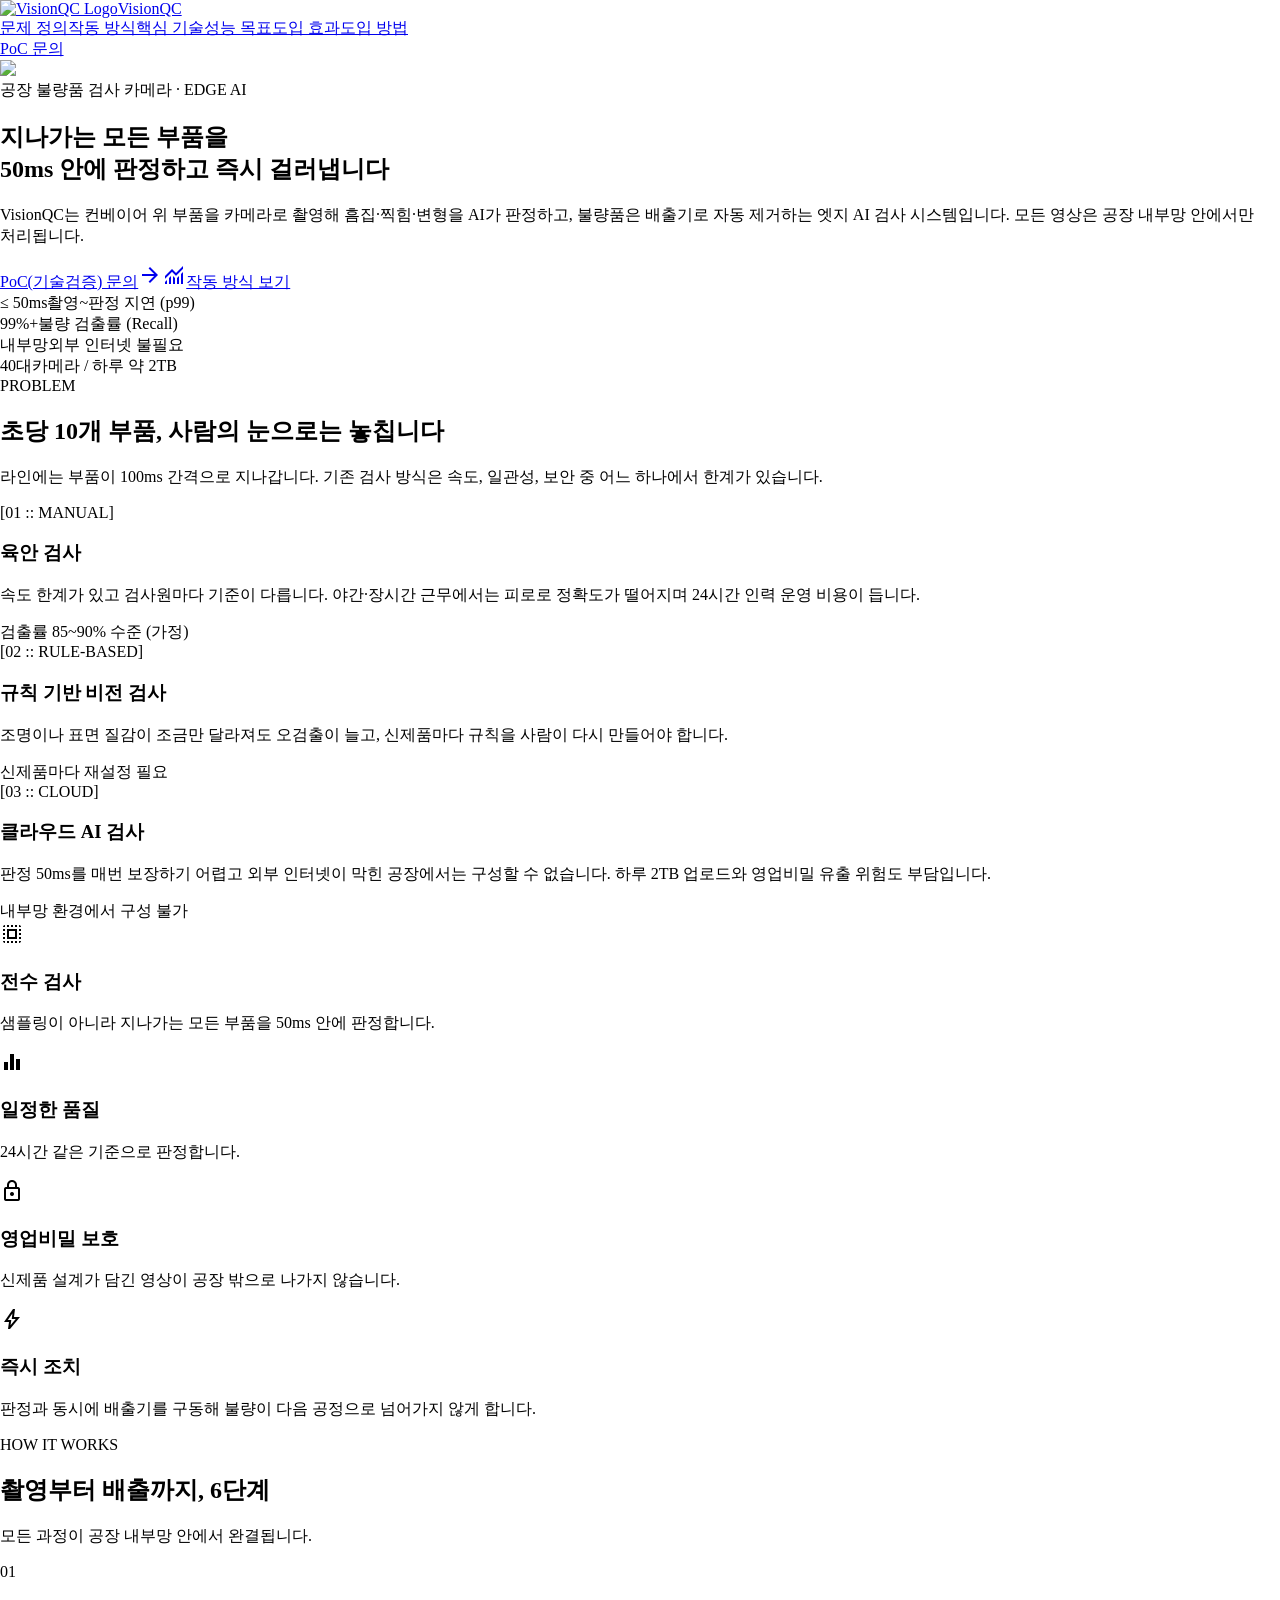
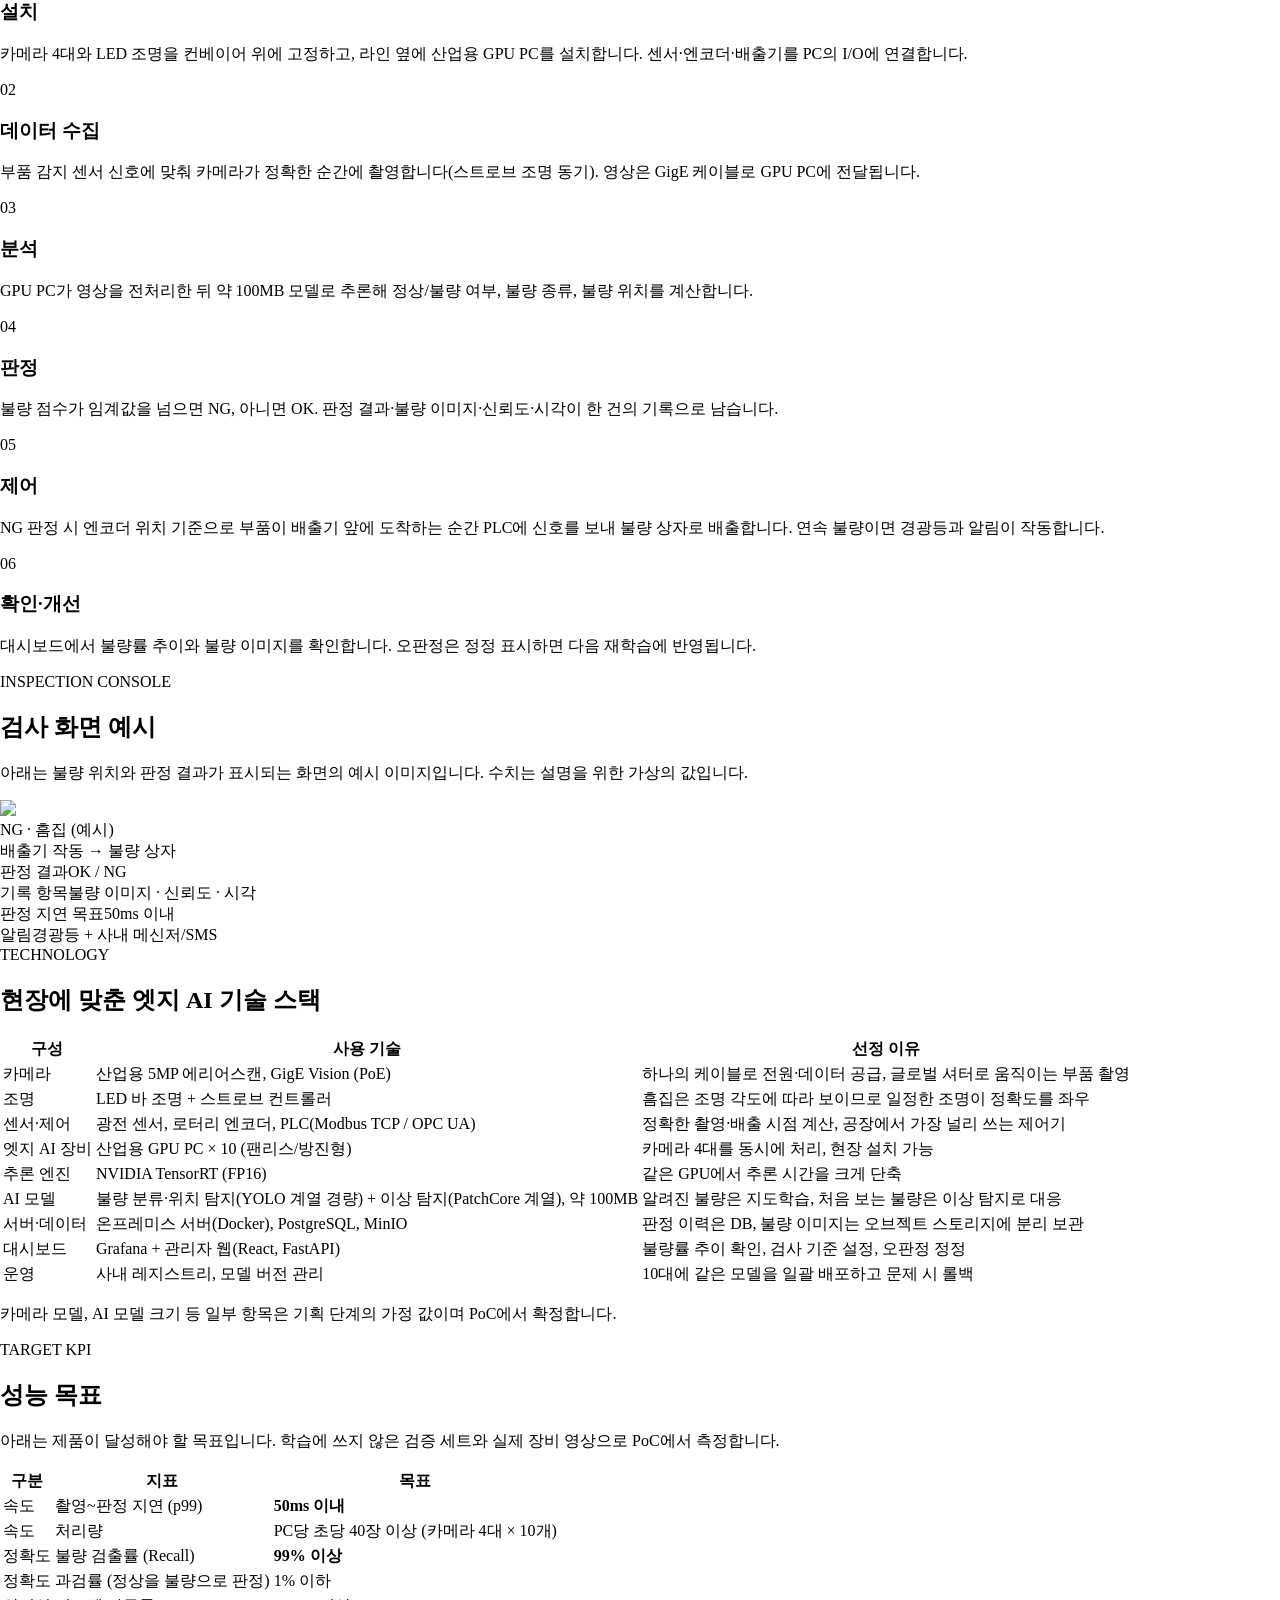
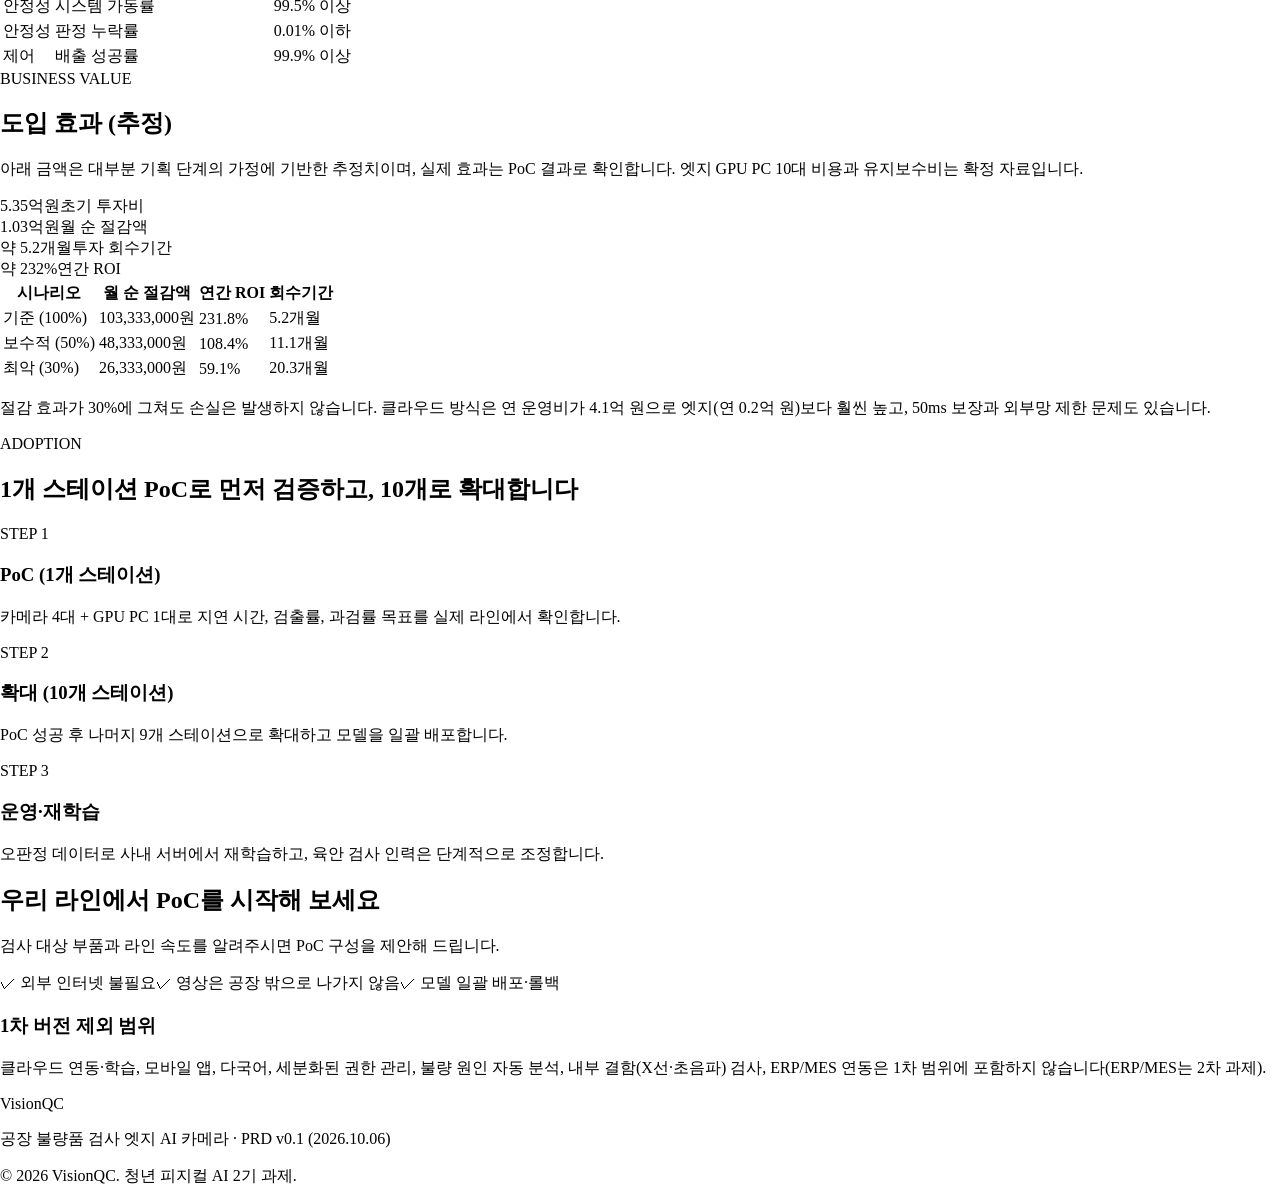
==== index.html @ b46a0034 "first commit" ====
<!DOCTYPE html><html class="dark" lang="ko"><head><title>VisionQC | 공장 불량품 검사 엣지 AI 카메라</title><meta name="description" content="초당 10개 부품을 50ms 안에 판정하고 불량품을 즉시 배출하는 공장 내부망 완결형 엣지 AI 비전 검사 시스템"><meta charset="utf-8"><meta content="width=device-width, initial-scale=1.0" name="viewport"><meta content="web_standard" name="shell-type"><link href="https://fonts.googleapis.com/css2?family=Material+Symbols+Outlined:opsz,wght,FILL,GRAD@20..48,100..700,0..1,-50..200" rel="stylesheet"><link href="https://fonts.googleapis.com" rel="preconnect"><link crossorigin="" href="https://fonts.gstatic.com" rel="preconnect"><link href="https://fonts.googleapis.com/css2?family=Hanken+Grotesk:wght@300;400;500;600;700&amp;family=JetBrains+Mono:wght@400;500;600;700&amp;family=Space+Grotesk:wght@400;500;600;700&amp;display=swap" rel="stylesheet">
<link href="https://fonts.googleapis.com/css2?family=Material+Symbols+Outlined:wght,FILL@100..700,0..1&amp;display=swap" rel="stylesheet"><style>@layer base{html,body{margin:0;padding:0;}body{overscroll-behavior:none;}main>:first-child{margin-top:0!important;}main>:last-child{margin-bottom:0!important;}}::-webkit-scrollbar{display:none;}</style><script src="https://cdn.tailwindcss.com"></script><script id="tailwind-config">tailwind.config={darkMode:"class",theme:{extend:{colors:{"surface":"#10131a","surface-tint":"#dec800","tertiary-container":"#ffdad8","surface-dim":"#10131a","on-surface-variant":"#cdc7aa","on-secondary":"#00363a","secondary-fixed":"#7df4ff","surface-container-low":"#191b23","on-primary-fixed":"#201c00","on-error":"#690005","on-secondary-fixed":"#002022","inverse-surface":"#e1e2ec","on-secondary-fixed-variant":"#004f54","inverse-primary":"#6a5f00","primary-container":"#fde400","on-surface":"#e1e2ec","on-background":"#e1e2ec","on-primary":"#373100","error-container":"#93000a","primary-fixed":"#fde400","on-error-container":"#ffdad6","on-primary-container":"#716500","on-tertiary-fixed":"#410006","outline-variant":"#4b4731","on-tertiary-fixed-variant":"#93001a","secondary":"#d3fbff","surface-container":"#1d1f27","surface-container-highest":"#32353d","on-secondary-container":"#00686f","on-primary-fixed-variant":"#504700","background":"#10131a","tertiary-fixed":"#ffdad8","surface-bright":"#363941","primary":"#ffffff","tertiary-fixed-dim":"#ffb3b0","error":"#ffb4ab","surface-container-lowest":"#0b0e15","surface-container-high":"#272a32","surface-variant":"#32353d","on-tertiary":"#68000f","tertiary":"#ffffff","secondary-container":"#00eefc","on-tertiary-container":"#cb0028","inverse-on-surface":"#2d3038","secondary-fixed-dim":"#00dbe9","primary-fixed-dim":"#dec800","outline":"#979177"},borderRadius:{"DEFAULT":"0.125rem","lg":"0.25rem","xl":"0.5rem","full":"0.75rem"},spacing:{"space-xl":"2.5rem","margin":"2rem","gutter":"1.25rem","space-md":"1rem","space-lg":"1.5rem","space-xs":"0.25rem","space-sm":"0.5rem"},fontFamily:{"display":["Space Grotesk"],"headline-lg-mobile":["Space Grotesk"],"headline-lg":["Space Grotesk"],"body-sm":["Hanken Grotesk"],"body-lg":["Hanken Grotesk"],"headline-sm":["Space Grotesk"],"headline-md":["Space Grotesk"],"label-md":["JetBrains Mono"],"label-sm":["JetBrains Mono"],"label-lg":["JetBrains Mono"],"body-md":["Hanken Grotesk"]},fontSize:{"display":["56px",{lineHeight:"64px",letterSpacing:"-0.03em",fontWeight:"700"}],"headline-lg-mobile":["30px",{lineHeight:"38px",letterSpacing:"-0.01em",fontWeight:"600"}],"headline-lg":["40px",{lineHeight:"48px",letterSpacing:"-0.02em",fontWeight:"600"}],"body-sm":["12px",{lineHeight:"18px",letterSpacing:"0.01em",fontWeight:"400"}],"body-lg":["18px",{lineHeight:"28px",letterSpacing:"0em",fontWeight:"400"}],"headline-sm":["20px",{lineHeight:"28px",letterSpacing:"0em",fontWeight:"500"}],"headline-md":["28px",{lineHeight:"36px",letterSpacing:"-0.01em",fontWeight:"600"}],"label-md":["11px",{lineHeight:"14px",letterSpacing:"0.1em",fontWeight:"500"}],"label-sm":["9px",{lineHeight:"12px",letterSpacing:"0.12em",fontWeight:"500"}],"label-lg":["13px",{lineHeight:"16px",letterSpacing:"0.08em",fontWeight:"600"}],"body-md":["14px",{lineHeight:"22px",letterSpacing:"0.01em",fontWeight:"400"}]}}}}</script></head><body class="bg-surface font-body-md text-on-surface antialiased selection:bg-primary-container selection:text-on-primary-container" style="scroll-behavior:smooth"><header class="fixed top-0 left-0 right-0 z-50 bg-[#0a0d14]/80 backdrop-blur-xl border-b border-white/10"><div class="h-16 max-w-7xl mx-auto px-margin flex items-center justify-between"><a href="#top" class="flex items-center gap-space-md"><img alt="VisionQC Logo" class="h-8 w-auto object-contain" src="https://lh3.googleusercontent.com/aida/[base64]"><span class="font-display text-headline-sm font-bold tracking-tight text-primary uppercase">Vision<span class="text-primary-container">QC</span></span></a><nav class="hidden md:flex items-center gap-space-lg font-body-md text-body-md"><a class="text-on-surface-variant hover:text-primary-container transition-colors tracking-wide" href="#problem">문제 정의</a><a class="text-on-surface-variant hover:text-primary-container transition-colors tracking-wide" href="#how">작동 방식</a><a class="text-on-surface-variant hover:text-primary-container transition-colors tracking-wide" href="#tech">핵심 기술</a><a class="text-on-surface-variant hover:text-primary-container transition-colors tracking-wide" href="#kpi">성능 목표</a><a class="text-on-surface-variant hover:text-primary-container transition-colors tracking-wide" href="#roi">도입 효과</a><a class="text-on-surface-variant hover:text-primary-container transition-colors tracking-wide" href="#poc">도입 방법</a></nav><a href="#poc" class="inline-flex items-center font-label-md text-label-md px-space-md py-2 rounded bg-primary-container text-on-primary font-bold uppercase tracking-wider hover:bg-surface-tint transition-all">PoC 문의</a></div></header><main class="w-full pt-16 bg-surface"><div class="flex flex-col w-full"><section id="top" class="relative w-full overflow-hidden bg-surface-container-lowest -mt-16 pt-16"><div class="absolute inset-0 z-0"><img class="w-full h-full object-cover object-center filter brightness-[0.78] contrast-125" data-alt="Cinematic ultra-detailed factory inspection conveyor belt system with advanced industrial camera scanning carbon composite automotive parts under precise yellow optical beams in a high-tech smart manufacturing facility. Dramatic shadows, brushed dark metal machinery, cybernetic ambient illumination." src="https://lh3.googleusercontent.com/aida-public/[base64]"><div class="absolute inset-0 bg-gradient-to-b from-[#0a0d14]/90 via-[#0a0d14]/75 to-[#0b0e15]"></div><div class="absolute inset-0 opacity-[0.03] pointer-events-none" style="background-image:radial-gradient(#fff 1px,transparent 1px);background-size:24px 24px"></div></div><div class="relative z-10 max-w-7xl mx-auto px-margin pt-24 pb-24 md:pt-32 md:pb-32 flex flex-col items-center text-center"><div class="inline-flex items-center gap-space-xs px-space-md py-1.5 rounded-full bg-surface-container/80 backdrop-blur-md mb-space-lg"><span class="relative flex h-2 w-2"><span class="animate-ping absolute inline-flex h-full w-full rounded-full bg-primary-container opacity-75"></span><span class="relative inline-flex rounded-full h-2 w-2 bg-primary-container"></span></span><span class="font-label-md text-label-md text-primary-container tracking-wider uppercase">공장 불량품 검사 카메라 · EDGE AI</span></div><h1 class="font-display text-headline-lg-mobile md:text-[60px] md:leading-[68px] text-primary tracking-tight mb-space-md max-w-5xl" style="word-break:keep-all">지나가는 모든 부품을<br><span class="text-primary-container drop-shadow-[0_0_24px_rgba(253,228,0,0.35)]">50ms 안에 판정</span>하고 즉시 걸러냅니다</h1><p class="font-body-lg text-body-lg text-on-surface-variant max-w-3xl mb-space-xl" style="word-break:keep-all">VisionQC는 컨베이어 위 부품을 카메라로 촬영해 흠집·찍힘·변형을 AI가 판정하고, 불량품은 배출기로 자동 제거하는 엣지 AI 검사 시스템입니다. 모든 영상은 공장 내부망 안에서만 처리됩니다.</p><div class="flex flex-col sm:flex-row items-center gap-space-md mb-space-xl w-full sm:w-auto"><a class="w-full sm:w-auto inline-flex items-center justify-center gap-space-sm font-label-lg text-label-lg px-8 py-4 rounded bg-primary-container text-on-primary hover:bg-surface-tint hover:shadow-[0_0_24px_rgba(253,228,0,0.5)] transition-all uppercase font-bold tracking-wider" href="#poc"><span>PoC(기술검증) 문의</span><span class="material-symbols-outlined text-[18px]">arrow_forward</span></a><a class="w-full sm:w-auto inline-flex items-center justify-center gap-space-sm font-label-lg text-label-lg px-8 py-4 rounded bg-surface-container-high/70 hover:bg-surface-container-highest text-primary hover:text-primary-container transition-all uppercase tracking-wider backdrop-blur-md" href="#how"><span class="material-symbols-outlined text-[18px]">monitoring</span><span>작동 방식 보기</span></a></div><div class="w-full max-w-4xl grid grid-cols-2 md:grid-cols-4 gap-gutter pt-space-lg"><div class="flex flex-col items-center p-space-md rounded bg-surface-container-low/70 backdrop-blur-md shadow-md"><span class="font-display text-headline-sm md:text-headline-md font-bold text-primary-container">≤ 50ms</span><span class="font-label-sm text-label-sm text-on-surface-variant uppercase mt-1 text-center">촬영~판정 지연 (p99)</span></div><div class="flex flex-col items-center p-space-md rounded bg-surface-container-low/70 backdrop-blur-md shadow-md"><span class="font-display text-headline-sm md:text-headline-md font-bold text-primary">99%+</span><span class="font-label-sm text-label-sm text-on-surface-variant uppercase mt-1 text-center">불량 검출률 (Recall)</span></div><div class="flex flex-col items-center p-space-md rounded bg-surface-container-low/70 backdrop-blur-md shadow-md"><span class="font-display text-headline-sm md:text-headline-md font-bold text-secondary-container">내부망</span><span class="font-label-sm text-label-sm text-on-surface-variant uppercase mt-1 text-center">외부 인터넷 불필요</span></div><div class="flex flex-col items-center p-space-md rounded bg-surface-container-low/70 backdrop-blur-md shadow-md"><span class="font-display text-headline-sm md:text-headline-md font-bold text-primary">40대</span><span class="font-label-sm text-label-sm text-on-surface-variant uppercase mt-1 text-center">카메라 / 하루 약 2TB</span></div></div></div><div class="w-full h-1 bg-gradient-to-r from-transparent via-primary-container/40 to-transparent"></div></section><section id="problem" class="w-full bg-surface-container-lowest py-space-xl md:py-28"><div class="max-w-7xl mx-auto px-margin"><div class="mb-space-xl"><span class="font-label-md text-label-md text-primary-container uppercase tracking-widest block mb-space-xs">PROBLEM</span><h2 class="font-display text-headline-md md:text-headline-lg font-bold text-primary tracking-tight" style="word-break:keep-all">초당 10개 부품, 사람의 눈으로는 놓칩니다</h2><p class="font-body-md text-body-md text-on-surface-variant max-w-2xl mt-space-sm">라인에는 부품이 100ms 간격으로 지나갑니다. 기존 검사 방식은 속도, 일관성, 보안 중 어느 하나에서 한계가 있습니다.</p></div><div class="grid grid-cols-1 md:grid-cols-3 gap-gutter mb-space-xl"><div class="relative flex flex-col p-space-lg rounded-lg bg-surface-container-low hover:bg-surface-container shadow-xl transition-all"><div class="absolute top-3 right-3 font-label-sm text-label-sm text-on-surface-variant/40">[01 :: MANUAL]</div><h3 class="font-display text-headline-sm text-primary font-semibold mb-space-sm leading-snug">육안 검사</h3><p class="font-body-md text-body-md text-on-surface-variant leading-relaxed mb-space-md">속도 한계가 있고 검사원마다 기준이 다릅니다. 야간·장시간 근무에서는 피로로 정확도가 떨어지며 24시간 인력 운영 비용이 듭니다.</p><div class="mt-auto pt-space-sm font-label-sm text-label-sm text-primary-container">검출률 85~90% 수준 (가정)</div></div><div class="relative flex flex-col p-space-lg rounded-lg bg-surface-container-low hover:bg-surface-container shadow-xl transition-all"><div class="absolute top-3 right-3 font-label-sm text-label-sm text-on-surface-variant/40">[02 :: RULE-BASED]</div><h3 class="font-display text-headline-sm text-primary font-semibold mb-space-sm leading-snug">규칙 기반 비전 검사</h3><p class="font-body-md text-body-md text-on-surface-variant leading-relaxed mb-space-md">조명이나 표면 질감이 조금만 달라져도 오검출이 늘고, 신제품마다 규칙을 사람이 다시 만들어야 합니다.</p><div class="mt-auto pt-space-sm font-label-sm text-label-sm text-primary-container">신제품마다 재설정 필요</div></div><div class="relative flex flex-col p-space-lg rounded-lg bg-surface-container-low hover:bg-surface-container shadow-xl transition-all"><div class="absolute top-3 right-3 font-label-sm text-label-sm text-on-surface-variant/40">[03 :: CLOUD]</div><h3 class="font-display text-headline-sm text-primary font-semibold mb-space-sm leading-snug">클라우드 AI 검사</h3><p class="font-body-md text-body-md text-on-surface-variant leading-relaxed mb-space-md">판정 50ms를 매번 보장하기 어렵고 외부 인터넷이 막힌 공장에서는 구성할 수 없습니다. 하루 2TB 업로드와 영업비밀 유출 위험도 부담입니다.</p><div class="mt-auto pt-space-sm font-label-sm text-label-sm text-primary-container">내부망 환경에서 구성 불가</div></div></div><div class="grid grid-cols-1 md:grid-cols-2 lg:grid-cols-4 gap-gutter"><div class="p-space-md rounded-lg bg-surface-container-low"><span class="material-symbols-outlined text-primary-container">select_all</span><h3 class="font-display text-headline-sm text-primary mt-space-xs">전수 검사</h3><p class="font-body-md text-body-md text-on-surface-variant mt-1">샘플링이 아니라 지나가는 모든 부품을 50ms 안에 판정합니다.</p></div><div class="p-space-md rounded-lg bg-surface-container-low"><span class="material-symbols-outlined text-primary-container">equalizer</span><h3 class="font-display text-headline-sm text-primary mt-space-xs">일정한 품질</h3><p class="font-body-md text-body-md text-on-surface-variant mt-1">24시간 같은 기준으로 판정합니다.</p></div><div class="p-space-md rounded-lg bg-surface-container-low"><span class="material-symbols-outlined text-primary-container">lock</span><h3 class="font-display text-headline-sm text-primary mt-space-xs">영업비밀 보호</h3><p class="font-body-md text-body-md text-on-surface-variant mt-1">신제품 설계가 담긴 영상이 공장 밖으로 나가지 않습니다.</p></div><div class="p-space-md rounded-lg bg-surface-container-low"><span class="material-symbols-outlined text-primary-container">bolt</span><h3 class="font-display text-headline-sm text-primary mt-space-xs">즉시 조치</h3><p class="font-body-md text-body-md text-on-surface-variant mt-1">판정과 동시에 배출기를 구동해 불량이 다음 공정으로 넘어가지 않게 합니다.</p></div></div></div></section><section id="how" class="w-full bg-surface-container py-space-xl md:py-28"><div class="max-w-7xl mx-auto px-margin"><div class="mb-space-xl"><span class="font-label-md text-label-md text-primary-container uppercase tracking-widest block mb-space-xs">HOW IT WORKS</span><h2 class="font-display text-headline-md md:text-headline-lg font-bold text-primary tracking-tight" style="word-break:keep-all">촬영부터 배출까지, 6단계</h2><p class="font-body-md text-body-md text-on-surface-variant max-w-2xl mt-space-sm">모든 과정이 공장 내부망 안에서 완결됩니다.</p></div><div class="grid grid-cols-1 md:grid-cols-3 gap-gutter"><div class="p-space-lg rounded-lg bg-surface-container-low shadow-lg"><span class="font-display text-headline-lg text-primary-container/40 font-black">01</span><h3 class="font-display text-headline-sm text-primary font-semibold my-space-sm">설치</h3><p class="font-body-md text-body-md text-on-surface-variant leading-relaxed">카메라 4대와 LED 조명을 컨베이어 위에 고정하고, 라인 옆에 산업용 GPU PC를 설치합니다. 센서·엔코더·배출기를 PC의 I/O에 연결합니다.</p></div><div class="p-space-lg rounded-lg bg-surface-container-low shadow-lg"><span class="font-display text-headline-lg text-primary-container/40 font-black">02</span><h3 class="font-display text-headline-sm text-primary font-semibold my-space-sm">데이터 수집</h3><p class="font-body-md text-body-md text-on-surface-variant leading-relaxed">부품 감지 센서 신호에 맞춰 카메라가 정확한 순간에 촬영합니다(스트로브 조명 동기). 영상은 GigE 케이블로 GPU PC에 전달됩니다.</p></div><div class="p-space-lg rounded-lg bg-surface-container-low shadow-lg"><span class="font-display text-headline-lg text-primary-container/40 font-black">03</span><h3 class="font-display text-headline-sm text-primary font-semibold my-space-sm">분석</h3><p class="font-body-md text-body-md text-on-surface-variant leading-relaxed">GPU PC가 영상을 전처리한 뒤 약 100MB 모델로 추론해 정상/불량 여부, 불량 종류, 불량 위치를 계산합니다.</p></div><div class="p-space-lg rounded-lg bg-surface-container-low shadow-lg"><span class="font-display text-headline-lg text-primary-container/40 font-black">04</span><h3 class="font-display text-headline-sm text-primary font-semibold my-space-sm">판정</h3><p class="font-body-md text-body-md text-on-surface-variant leading-relaxed">불량 점수가 임계값을 넘으면 NG, 아니면 OK. 판정 결과·불량 이미지·신뢰도·시각이 한 건의 기록으로 남습니다.</p></div><div class="p-space-lg rounded-lg bg-surface-container-low shadow-lg"><span class="font-display text-headline-lg text-primary-container/40 font-black">05</span><h3 class="font-display text-headline-sm text-primary font-semibold my-space-sm">제어</h3><p class="font-body-md text-body-md text-on-surface-variant leading-relaxed">NG 판정 시 엔코더 위치 기준으로 부품이 배출기 앞에 도착하는 순간 PLC에 신호를 보내 불량 상자로 배출합니다. 연속 불량이면 경광등과 알림이 작동합니다.</p></div><div class="p-space-lg rounded-lg bg-surface-container-low shadow-lg"><span class="font-display text-headline-lg text-primary-container/40 font-black">06</span><h3 class="font-display text-headline-sm text-primary font-semibold my-space-sm">확인·개선</h3><p class="font-body-md text-body-md text-on-surface-variant leading-relaxed">대시보드에서 불량률 추이와 불량 이미지를 확인합니다. 오판정은 정정 표시하면 다음 재학습에 반영됩니다.</p></div></div></div></section><section class="w-full bg-surface-container-lowest py-space-xl"><div class="max-w-7xl mx-auto px-margin"><div class="mb-space-xl"><span class="font-label-md text-label-md text-primary-container uppercase tracking-widest block mb-space-xs">INSPECTION CONSOLE</span><h2 class="font-display text-headline-md md:text-headline-lg font-bold text-primary tracking-tight" style="word-break:keep-all">검사 화면 예시</h2><p class="font-body-md text-body-md text-on-surface-variant max-w-2xl mt-space-sm">아래는 불량 위치와 판정 결과가 표시되는 화면의 예시 이미지입니다. 수치는 설명을 위한 가상의 값입니다.</p></div><div class="grid grid-cols-1 lg:grid-cols-12 gap-gutter bg-surface-container rounded-xl p-space-md"><div class="lg:col-span-8 relative bg-surface-container-high rounded-lg overflow-hidden min-h-[360px]"><img class="w-full h-full object-cover opacity-60" data-alt="Technical macro close-up view of an aluminum cast turbine gear part on an industrial inspection conveyor track under cold cyan and yellow laser line illumination with digital bounding box overlay aesthetics." src="https://lh3.googleusercontent.com/aida-public/[base64]"><div class="absolute top-[28%] left-[32%] w-[38%] h-[44%] shadow-[0_0_15px_rgba(253,228,0,0.3)]"><div class="absolute -top-1 -left-1 w-3 h-3 bg-primary-container"></div><div class="absolute -top-1 -right-1 w-3 h-3 bg-primary-container"></div><div class="absolute -bottom-1 -left-1 w-3 h-3 bg-primary-container"></div><div class="absolute -bottom-1 -right-1 w-3 h-3 bg-primary-container"></div><div class="absolute -top-6 left-0 bg-primary-container text-on-primary font-label-sm text-label-sm font-bold px-2 py-0.5 rounded">NG · 흠집 (예시)</div></div><div class="absolute bottom-3 left-3 bg-black/60 backdrop-blur px-2.5 py-1 rounded font-label-sm text-label-sm text-error font-bold">배출기 작동 → 불량 상자</div></div><div class="lg:col-span-4 flex flex-col gap-space-sm font-label-sm text-label-sm"><div class="p-space-md rounded-lg bg-surface-container-high/60"><span class="text-on-surface-variant block mb-1">판정 결과</span><span class="font-display text-headline-sm font-bold text-primary">OK / NG</span></div><div class="p-space-md rounded-lg bg-surface-container-high/60"><span class="text-on-surface-variant block mb-1">기록 항목</span><span class="font-display text-headline-sm font-bold text-primary-container">불량 이미지 · 신뢰도 · 시각</span></div><div class="p-space-md rounded-lg bg-surface-container-high/60"><span class="text-on-surface-variant block mb-1">판정 지연 목표</span><span class="font-display text-headline-sm font-bold text-secondary-container">50ms 이내</span></div><div class="p-space-md rounded-lg bg-surface-container-high/60"><span class="text-on-surface-variant block mb-1">알림</span><span class="font-display text-headline-sm font-bold text-primary">경광등 + 사내 메신저/SMS</span></div></div></div></div></section><section id="tech" class="w-full bg-surface-container py-space-xl md:py-28"><div class="max-w-7xl mx-auto px-margin"><div class="mb-space-xl"><span class="font-label-md text-label-md text-primary-container uppercase tracking-widest block mb-space-xs">TECHNOLOGY</span><h2 class="font-display text-headline-md md:text-headline-lg font-bold text-primary tracking-tight" style="word-break:keep-all">현장에 맞춘 엣지 AI 기술 스택</h2></div><div class="overflow-x-auto rounded-lg bg-surface-container-low"><table class="w-full min-w-[640px]"><thead class="bg-surface-container-high"><tr><th class="text-left font-label-md text-label-md text-on-surface-variant uppercase px-space-md py-space-sm">구성</th><th class="text-left font-label-md text-label-md text-on-surface-variant uppercase px-space-md py-space-sm">사용 기술</th><th class="text-left font-label-md text-label-md text-on-surface-variant uppercase px-space-md py-space-sm">선정 이유</th></tr></thead><tbody><tr class="border-t border-white/5"><td class="px-space-md py-space-sm font-body-md text-body-md text-primary align-top">카메라</td><td class="px-space-md py-space-sm font-body-md text-body-md text-on-surface-variant align-top">산업용 5MP 에리어스캔, GigE Vision (PoE)</td><td class="px-space-md py-space-sm font-body-md text-body-md text-on-surface-variant align-top">하나의 케이블로 전원·데이터 공급, 글로벌 셔터로 움직이는 부품 촬영</td></tr><tr class="border-t border-white/5"><td class="px-space-md py-space-sm font-body-md text-body-md text-primary align-top">조명</td><td class="px-space-md py-space-sm font-body-md text-body-md text-on-surface-variant align-top">LED 바 조명 + 스트로브 컨트롤러</td><td class="px-space-md py-space-sm font-body-md text-body-md text-on-surface-variant align-top">흠집은 조명 각도에 따라 보이므로 일정한 조명이 정확도를 좌우</td></tr><tr class="border-t border-white/5"><td class="px-space-md py-space-sm font-body-md text-body-md text-primary align-top">센서·제어</td><td class="px-space-md py-space-sm font-body-md text-body-md text-on-surface-variant align-top">광전 센서, 로터리 엔코더, PLC(Modbus TCP / OPC UA)</td><td class="px-space-md py-space-sm font-body-md text-body-md text-on-surface-variant align-top">정확한 촬영·배출 시점 계산, 공장에서 가장 널리 쓰는 제어기</td></tr><tr class="border-t border-white/5"><td class="px-space-md py-space-sm font-body-md text-body-md text-primary align-top">엣지 AI 장비</td><td class="px-space-md py-space-sm font-body-md text-body-md text-on-surface-variant align-top">산업용 GPU PC × 10 (팬리스/방진형)</td><td class="px-space-md py-space-sm font-body-md text-body-md text-on-surface-variant align-top">카메라 4대를 동시에 처리, 현장 설치 가능</td></tr><tr class="border-t border-white/5"><td class="px-space-md py-space-sm font-body-md text-body-md text-primary align-top">추론 엔진</td><td class="px-space-md py-space-sm font-body-md text-body-md text-on-surface-variant align-top">NVIDIA TensorRT (FP16)</td><td class="px-space-md py-space-sm font-body-md text-body-md text-on-surface-variant align-top">같은 GPU에서 추론 시간을 크게 단축</td></tr><tr class="border-t border-white/5"><td class="px-space-md py-space-sm font-body-md text-body-md text-primary align-top">AI 모델</td><td class="px-space-md py-space-sm font-body-md text-body-md text-on-surface-variant align-top">불량 분류·위치 탐지(YOLO 계열 경량) + 이상 탐지(PatchCore 계열), 약 100MB</td><td class="px-space-md py-space-sm font-body-md text-body-md text-on-surface-variant align-top">알려진 불량은 지도학습, 처음 보는 불량은 이상 탐지로 대응</td></tr><tr class="border-t border-white/5"><td class="px-space-md py-space-sm font-body-md text-body-md text-primary align-top">서버·데이터</td><td class="px-space-md py-space-sm font-body-md text-body-md text-on-surface-variant align-top">온프레미스 서버(Docker), PostgreSQL, MinIO</td><td class="px-space-md py-space-sm font-body-md text-body-md text-on-surface-variant align-top">판정 이력은 DB, 불량 이미지는 오브젝트 스토리지에 분리 보관</td></tr><tr class="border-t border-white/5"><td class="px-space-md py-space-sm font-body-md text-body-md text-primary align-top">대시보드</td><td class="px-space-md py-space-sm font-body-md text-body-md text-on-surface-variant align-top">Grafana + 관리자 웹(React, FastAPI)</td><td class="px-space-md py-space-sm font-body-md text-body-md text-on-surface-variant align-top">불량률 추이 확인, 검사 기준 설정, 오판정 정정</td></tr><tr class="border-t border-white/5"><td class="px-space-md py-space-sm font-body-md text-body-md text-primary align-top">운영</td><td class="px-space-md py-space-sm font-body-md text-body-md text-on-surface-variant align-top">사내 레지스트리, 모델 버전 관리</td><td class="px-space-md py-space-sm font-body-md text-body-md text-on-surface-variant align-top">10대에 같은 모델을 일괄 배포하고 문제 시 롤백</td></tr></tbody></table></div><p class="font-body-sm text-body-sm text-on-surface-variant mt-space-sm">카메라 모델, AI 모델 크기 등 일부 항목은 기획 단계의 가정 값이며 PoC에서 확정합니다.</p></div></section><section id="kpi" class="w-full bg-surface-container-lowest py-space-xl md:py-28"><div class="max-w-7xl mx-auto px-margin"><div class="mb-space-xl"><span class="font-label-md text-label-md text-primary-container uppercase tracking-widest block mb-space-xs">TARGET KPI</span><h2 class="font-display text-headline-md md:text-headline-lg font-bold text-primary tracking-tight" style="word-break:keep-all">성능 목표</h2><p class="font-body-md text-body-md text-on-surface-variant max-w-2xl mt-space-sm">아래는 제품이 달성해야 할 목표입니다. 학습에 쓰지 않은 검증 세트와 실제 장비 영상으로 PoC에서 측정합니다.</p></div><div class="overflow-x-auto rounded-lg bg-surface-container-low"><table class="w-full min-w-[640px]"><thead class="bg-surface-container-high"><tr><th class="text-left font-label-md text-label-md text-on-surface-variant uppercase px-space-md py-space-sm">구분</th><th class="text-left font-label-md text-label-md text-on-surface-variant uppercase px-space-md py-space-sm">지표</th><th class="text-left font-label-md text-label-md text-on-surface-variant uppercase px-space-md py-space-sm">목표</th></tr></thead><tbody><tr class="border-t border-white/5"><td class="px-space-md py-space-sm font-body-md text-body-md text-primary align-top">속도</td><td class="px-space-md py-space-sm font-body-md text-body-md text-on-surface-variant align-top">촬영~판정 지연 (p99)</td><td class="px-space-md py-space-sm font-body-md text-body-md text-on-surface-variant align-top"><b class="text-primary-container">50ms 이내</b></td></tr><tr class="border-t border-white/5"><td class="px-space-md py-space-sm font-body-md text-body-md text-primary align-top">속도</td><td class="px-space-md py-space-sm font-body-md text-body-md text-on-surface-variant align-top">처리량</td><td class="px-space-md py-space-sm font-body-md text-body-md text-on-surface-variant align-top">PC당 초당 40장 이상 (카메라 4대 × 10개)</td></tr><tr class="border-t border-white/5"><td class="px-space-md py-space-sm font-body-md text-body-md text-primary align-top">정확도</td><td class="px-space-md py-space-sm font-body-md text-body-md text-on-surface-variant align-top">불량 검출률 (Recall)</td><td class="px-space-md py-space-sm font-body-md text-body-md text-on-surface-variant align-top"><b class="text-primary-container">99% 이상</b></td></tr><tr class="border-t border-white/5"><td class="px-space-md py-space-sm font-body-md text-body-md text-primary align-top">정확도</td><td class="px-space-md py-space-sm font-body-md text-body-md text-on-surface-variant align-top">과검률 (정상을 불량으로 판정)</td><td class="px-space-md py-space-sm font-body-md text-body-md text-on-surface-variant align-top">1% 이하</td></tr><tr class="border-t border-white/5"><td class="px-space-md py-space-sm font-body-md text-body-md text-primary align-top">안정성</td><td class="px-space-md py-space-sm font-body-md text-body-md text-on-surface-variant align-top">시스템 가동률</td><td class="px-space-md py-space-sm font-body-md text-body-md text-on-surface-variant align-top">99.5% 이상</td></tr><tr class="border-t border-white/5"><td class="px-space-md py-space-sm font-body-md text-body-md text-primary align-top">안정성</td><td class="px-space-md py-space-sm font-body-md text-body-md text-on-surface-variant align-top">판정 누락률</td><td class="px-space-md py-space-sm font-body-md text-body-md text-on-surface-variant align-top">0.01% 이하</td></tr><tr class="border-t border-white/5"><td class="px-space-md py-space-sm font-body-md text-body-md text-primary align-top">제어</td><td class="px-space-md py-space-sm font-body-md text-body-md text-on-surface-variant align-top">배출 성공률</td><td class="px-space-md py-space-sm font-body-md text-body-md text-on-surface-variant align-top">99.9% 이상</td></tr></tbody></table></div></div></section><section id="roi" class="w-full bg-surface-container py-space-xl md:py-28"><div class="max-w-7xl mx-auto px-margin"><div class="mb-space-xl"><span class="font-label-md text-label-md text-primary-container uppercase tracking-widest block mb-space-xs">BUSINESS VALUE</span><h2 class="font-display text-headline-md md:text-headline-lg font-bold text-primary tracking-tight" style="word-break:keep-all">도입 효과 (추정)</h2><p class="font-body-md text-body-md text-on-surface-variant max-w-2xl mt-space-sm">아래 금액은 대부분 기획 단계의 가정에 기반한 추정치이며, 실제 효과는 PoC 결과로 확인합니다. 엣지 GPU PC 10대 비용과 유지보수비는 확정 자료입니다.</p></div><div class="grid grid-cols-2 lg:grid-cols-4 gap-gutter mb-space-lg"><div class="p-space-lg rounded-lg bg-surface-container-low text-center"><span class="font-display text-headline-md font-bold text-primary">5.35억원</span><span class="block font-label-sm text-label-sm text-on-surface-variant uppercase mt-1">초기 투자비</span></div><div class="p-space-lg rounded-lg bg-surface-container-low text-center"><span class="font-display text-headline-md font-bold text-primary-container">1.03억원</span><span class="block font-label-sm text-label-sm text-on-surface-variant uppercase mt-1">월 순 절감액</span></div><div class="p-space-lg rounded-lg bg-surface-container-low text-center"><span class="font-display text-headline-md font-bold text-secondary-container">약 5.2개월</span><span class="block font-label-sm text-label-sm text-on-surface-variant uppercase mt-1">투자 회수기간</span></div><div class="p-space-lg rounded-lg bg-surface-container-low text-center"><span class="font-display text-headline-md font-bold text-primary-container">약 232%</span><span class="block font-label-sm text-label-sm text-on-surface-variant uppercase mt-1">연간 ROI</span></div></div><div class="overflow-x-auto rounded-lg bg-surface-container-low"><table class="w-full min-w-[640px]"><thead class="bg-surface-container-high"><tr><th class="text-left font-label-md text-label-md text-on-surface-variant uppercase px-space-md py-space-sm">시나리오</th><th class="text-left font-label-md text-label-md text-on-surface-variant uppercase px-space-md py-space-sm">월 순 절감액</th><th class="text-left font-label-md text-label-md text-on-surface-variant uppercase px-space-md py-space-sm">연간 ROI</th><th class="text-left font-label-md text-label-md text-on-surface-variant uppercase px-space-md py-space-sm">회수기간</th></tr></thead><tbody><tr class="border-t border-white/5"><td class="px-space-md py-space-sm font-body-md text-body-md text-primary align-top">기준 (100%)</td><td class="px-space-md py-space-sm font-body-md text-body-md text-on-surface-variant align-top">103,333,000원</td><td class="px-space-md py-space-sm font-body-md text-body-md text-on-surface-variant align-top">231.8%</td><td class="px-space-md py-space-sm font-body-md text-body-md text-on-surface-variant align-top">5.2개월</td></tr><tr class="border-t border-white/5"><td class="px-space-md py-space-sm font-body-md text-body-md text-primary align-top">보수적 (50%)</td><td class="px-space-md py-space-sm font-body-md text-body-md text-on-surface-variant align-top">48,333,000원</td><td class="px-space-md py-space-sm font-body-md text-body-md text-on-surface-variant align-top">108.4%</td><td class="px-space-md py-space-sm font-body-md text-body-md text-on-surface-variant align-top">11.1개월</td></tr><tr class="border-t border-white/5"><td class="px-space-md py-space-sm font-body-md text-body-md text-primary align-top">최악 (30%)</td><td class="px-space-md py-space-sm font-body-md text-body-md text-on-surface-variant align-top">26,333,000원</td><td class="px-space-md py-space-sm font-body-md text-body-md text-on-surface-variant align-top">59.1%</td><td class="px-space-md py-space-sm font-body-md text-body-md text-on-surface-variant align-top">20.3개월</td></tr></tbody></table></div><p class="font-body-md text-body-md text-on-surface-variant mt-space-md">절감 효과가 30%에 그쳐도 손실은 발생하지 않습니다. 클라우드 방식은 연 운영비가 4.1억 원으로 엣지(연 0.2억 원)보다 훨씬 높고, 50ms 보장과 외부망 제한 문제도 있습니다.</p></div></section><section id="poc" class="w-full bg-surface-container-lowest py-space-xl md:py-28"><div class="max-w-5xl mx-auto px-margin"><div class="mb-space-xl"><span class="font-label-md text-label-md text-primary-container uppercase tracking-widest block mb-space-xs">ADOPTION</span><h2 class="font-display text-headline-md md:text-headline-lg font-bold text-primary tracking-tight" style="word-break:keep-all">1개 스테이션 PoC로 먼저 검증하고, 10개로 확대합니다</h2></div><div class="grid grid-cols-1 md:grid-cols-3 gap-gutter mb-space-xl"><div class="p-space-lg rounded-lg bg-surface-container-low"><span class="font-label-sm text-label-sm px-2 py-0.5 rounded bg-primary-container/10 text-primary-container">STEP 1</span><h3 class="font-display text-headline-sm text-primary font-semibold my-space-sm">PoC (1개 스테이션)</h3><p class="font-body-md text-body-md text-on-surface-variant">카메라 4대 + GPU PC 1대로 지연 시간, 검출률, 과검률 목표를 실제 라인에서 확인합니다.</p></div><div class="p-space-lg rounded-lg bg-surface-container-low"><span class="font-label-sm text-label-sm px-2 py-0.5 rounded bg-primary-container/10 text-primary-container">STEP 2</span><h3 class="font-display text-headline-sm text-primary font-semibold my-space-sm">확대 (10개 스테이션)</h3><p class="font-body-md text-body-md text-on-surface-variant">PoC 성공 후 나머지 9개 스테이션으로 확대하고 모델을 일괄 배포합니다.</p></div><div class="p-space-lg rounded-lg bg-surface-container-low"><span class="font-label-sm text-label-sm px-2 py-0.5 rounded bg-primary-container/10 text-primary-container">STEP 3</span><h3 class="font-display text-headline-sm text-primary font-semibold my-space-sm">운영·재학습</h3><p class="font-body-md text-body-md text-on-surface-variant">오판정 데이터로 사내 서버에서 재학습하고, 육안 검사 인력은 단계적으로 조정합니다.</p></div></div><div class="relative rounded-2xl bg-gradient-to-b from-surface-container-high to-surface-container-low p-space-xl text-center shadow-2xl"><h2 class="font-display text-headline-md md:text-headline-lg font-bold text-primary mb-space-sm" style="word-break:keep-all">우리 라인에서 <span class="text-primary-container">PoC</span>를 시작해 보세요</h2><p class="font-body-md text-body-md text-on-surface-variant max-w-xl mx-auto">검사 대상 부품과 라인 속도를 알려주시면 PoC 구성을 제안해 드립니다.</p><div class="mt-space-lg flex flex-wrap items-center justify-center gap-space-md text-on-surface-variant font-label-sm text-label-sm"><span>✓ 외부 인터넷 불필요</span><span>✓ 영상은 공장 밖으로 나가지 않음</span><span>✓ 모델 일괄 배포·롤백</span></div></div><div class="mt-space-xl"><h3 class="font-label-md text-label-md text-on-surface-variant uppercase tracking-widest mb-space-sm">1차 버전 제외 범위</h3><p class="font-body-md text-body-md text-on-surface-variant">클라우드 연동·학습, 모바일 앱, 다국어, 세분화된 권한 관리, 불량 원인 자동 분석, 내부 결함(X선·초음파) 검사, ERP/MES 연동은 1차 범위에 포함하지 않습니다(ERP/MES는 2차 과제).</p></div></div></section></div></main><footer class="w-full bg-surface-container-lowest border-t border-white/10"><div class="max-w-7xl mx-auto px-margin py-space-xl flex flex-col sm:flex-row justify-between gap-space-md font-body-sm text-body-sm text-on-surface-variant"><div><span class="font-display font-bold text-primary uppercase">Vision<span class="text-primary-container">QC</span></span><p class="mt-1">공장 불량품 검사 엣지 AI 카메라 · PRD v0.1 (2026.10.06)</p></div><p>© 2026 VisionQC. 청년 피지컬 AI 2기 과제.</p></div></footer></body></html>
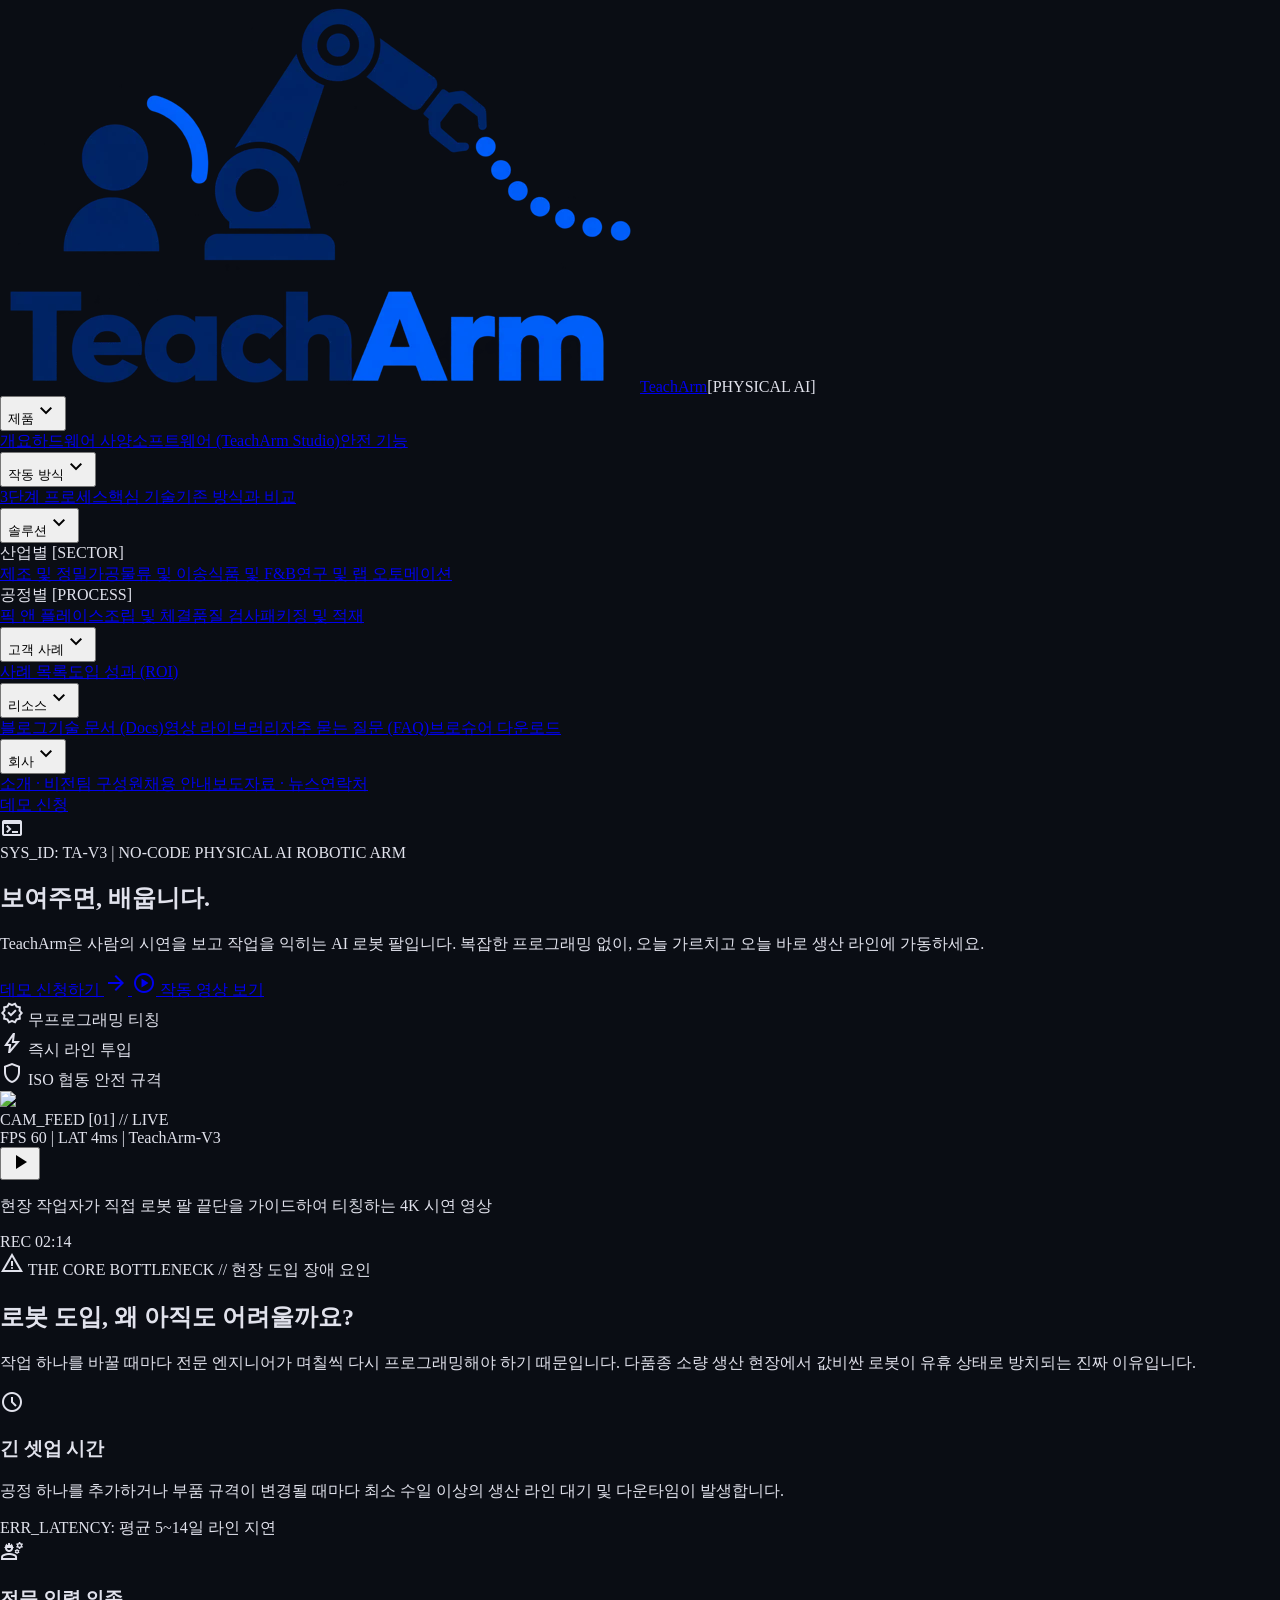
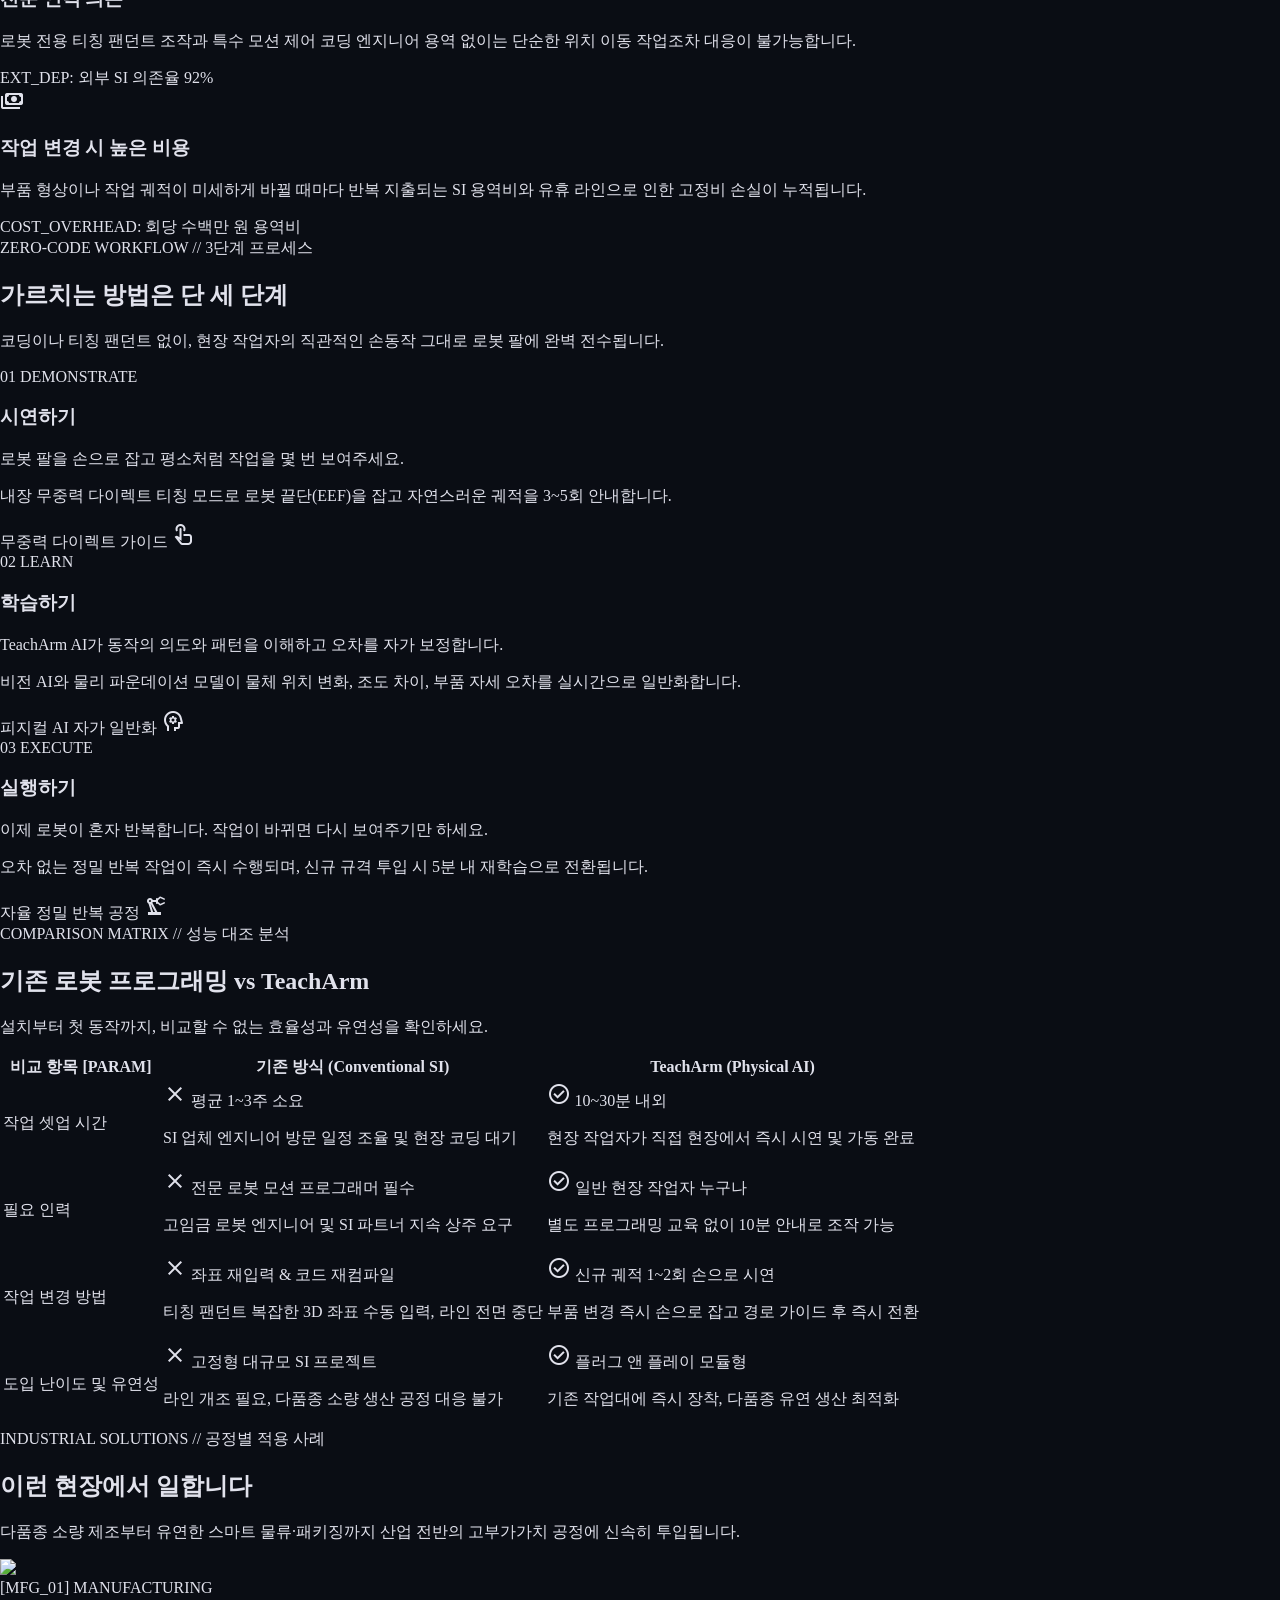
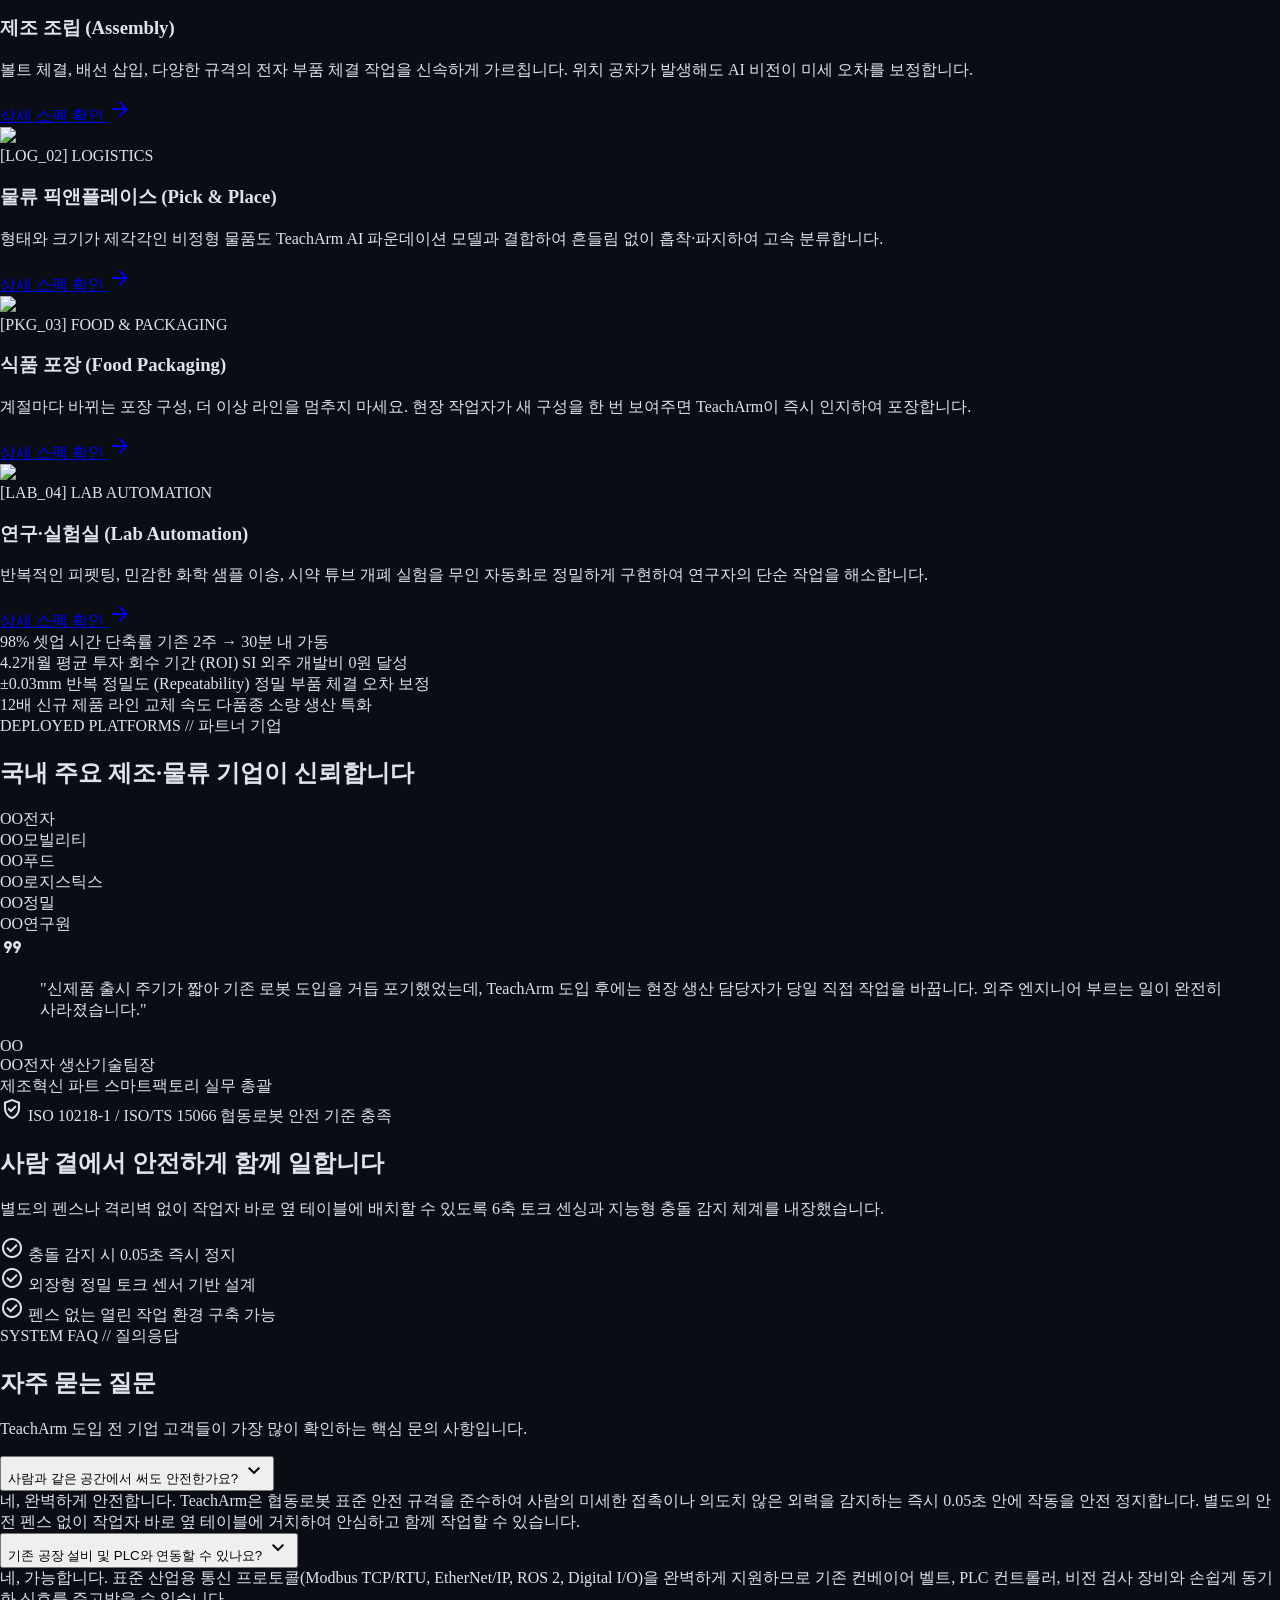
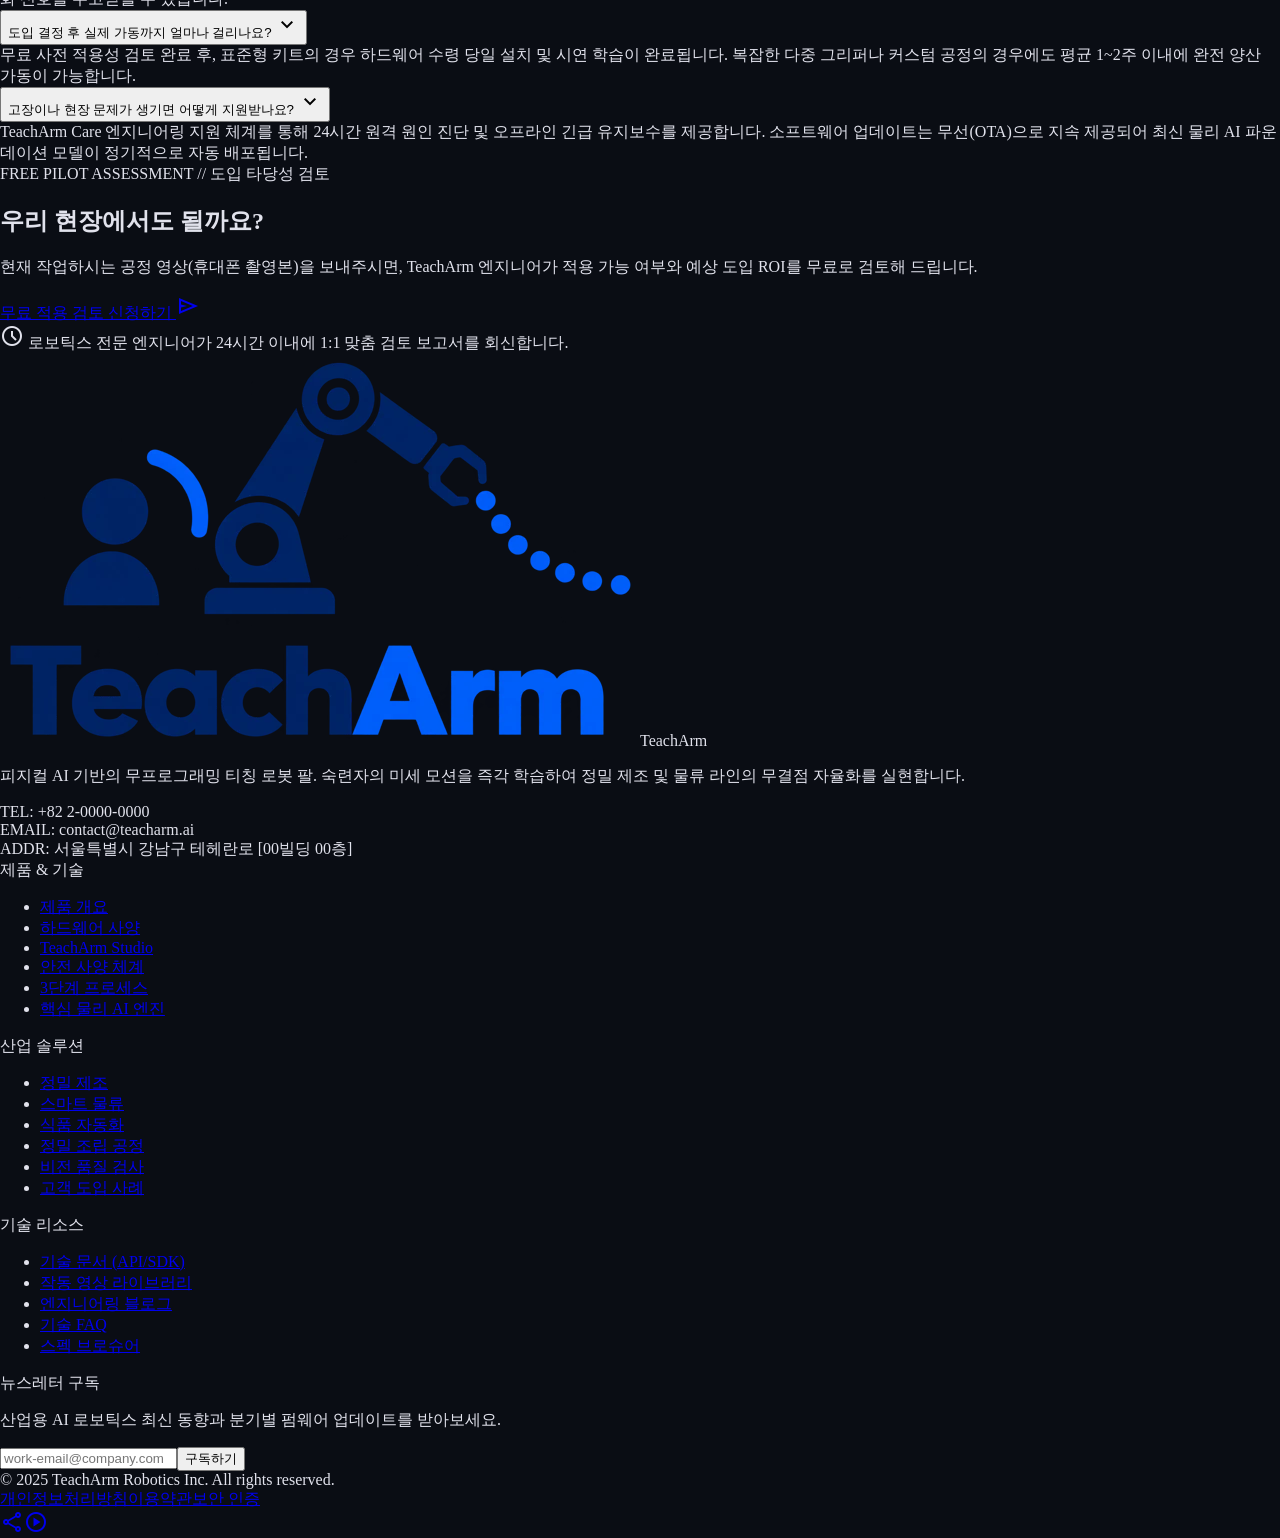
==== commit 02c61a12: "feat: TeachArm 랜딩 페이지와 기술(전처리) 페이지 추가 - Stitch에서 가져온 TeachArm 랜딩 페이지를 메인 index.html로 적용하고 로고 교체 - 파이" ====
--- a/index.html
+++ b/index.html
@@ -1,2 +1,759 @@
-<!DOCTYPE html><html class="dark" lang="ko"><head><title>VisionQC | 공장 불량품 검사 엣지 AI 카메라</title><meta name="description" content="초당 10개 부품을 50ms 안에 판정하고 불량품을 즉시 배출하는 공장 내부망 완결형 엣지 AI 비전 검사 시스템"><meta charset="utf-8"><meta content="width=device-width, initial-scale=1.0" name="viewport"><meta content="web_standard" name="shell-type"><link href="https://fonts.googleapis.com/css2?family=Material+Symbols+Outlined:opsz,wght,FILL,GRAD@20..48,100..700,0..1,-50..200" rel="stylesheet"><link href="https://fonts.googleapis.com" rel="preconnect"><link crossorigin="" href="https://fonts.gstatic.com" rel="preconnect"><link href="https://fonts.googleapis.com/css2?family=Hanken+Grotesk:wght@300;400;500;600;700&amp;family=JetBrains+Mono:wght@400;500;600;700&amp;family=Space+Grotesk:wght@400;500;600;700&amp;display=swap" rel="stylesheet">
-<link href="https://fonts.googleapis.com/css2?family=Material+Symbols+Outlined:wght,FILL@100..700,0..1&amp;display=swap" rel="stylesheet"><style>@layer base{html,body{margin:0;padding:0;}body{overscroll-behavior:none;}main>:first-child{margin-top:0!important;}main>:last-child{margin-bottom:0!important;}}::-webkit-scrollbar{display:none;}</style><script src="https://cdn.tailwindcss.com"></script><script id="tailwind-config">tailwind.config={darkMode:"class",theme:{extend:{colors:{"surface":"#10131a","surface-tint":"#dec800","tertiary-container":"#ffdad8","surface-dim":"#10131a","on-surface-variant":"#cdc7aa","on-secondary":"#00363a","secondary-fixed":"#7df4ff","surface-container-low":"#191b23","on-primary-fixed":"#201c00","on-error":"#690005","on-secondary-fixed":"#002022","inverse-surface":"#e1e2ec","on-secondary-fixed-variant":"#004f54","inverse-primary":"#6a5f00","primary-container":"#fde400","on-surface":"#e1e2ec","on-background":"#e1e2ec","on-primary":"#373100","error-container":"#93000a","primary-fixed":"#fde400","on-error-container":"#ffdad6","on-primary-container":"#716500","on-tertiary-fixed":"#410006","outline-variant":"#4b4731","on-tertiary-fixed-variant":"#93001a","secondary":"#d3fbff","surface-container":"#1d1f27","surface-container-highest":"#32353d","on-secondary-container":"#00686f","on-primary-fixed-variant":"#504700","background":"#10131a","tertiary-fixed":"#ffdad8","surface-bright":"#363941","primary":"#ffffff","tertiary-fixed-dim":"#ffb3b0","error":"#ffb4ab","surface-container-lowest":"#0b0e15","surface-container-high":"#272a32","surface-variant":"#32353d","on-tertiary":"#68000f","tertiary":"#ffffff","secondary-container":"#00eefc","on-tertiary-container":"#cb0028","inverse-on-surface":"#2d3038","secondary-fixed-dim":"#00dbe9","primary-fixed-dim":"#dec800","outline":"#979177"},borderRadius:{"DEFAULT":"0.125rem","lg":"0.25rem","xl":"0.5rem","full":"0.75rem"},spacing:{"space-xl":"2.5rem","margin":"2rem","gutter":"1.25rem","space-md":"1rem","space-lg":"1.5rem","space-xs":"0.25rem","space-sm":"0.5rem"},fontFamily:{"display":["Space Grotesk"],"headline-lg-mobile":["Space Grotesk"],"headline-lg":["Space Grotesk"],"body-sm":["Hanken Grotesk"],"body-lg":["Hanken Grotesk"],"headline-sm":["Space Grotesk"],"headline-md":["Space Grotesk"],"label-md":["JetBrains Mono"],"label-sm":["JetBrains Mono"],"label-lg":["JetBrains Mono"],"body-md":["Hanken Grotesk"]},fontSize:{"display":["56px",{lineHeight:"64px",letterSpacing:"-0.03em",fontWeight:"700"}],"headline-lg-mobile":["30px",{lineHeight:"38px",letterSpacing:"-0.01em",fontWeight:"600"}],"headline-lg":["40px",{lineHeight:"48px",letterSpacing:"-0.02em",fontWeight:"600"}],"body-sm":["12px",{lineHeight:"18px",letterSpacing:"0.01em",fontWeight:"400"}],"body-lg":["18px",{lineHeight:"28px",letterSpacing:"0em",fontWeight:"400"}],"headline-sm":["20px",{lineHeight:"28px",letterSpacing:"0em",fontWeight:"500"}],"headline-md":["28px",{lineHeight:"36px",letterSpacing:"-0.01em",fontWeight:"600"}],"label-md":["11px",{lineHeight:"14px",letterSpacing:"0.1em",fontWeight:"500"}],"label-sm":["9px",{lineHeight:"12px",letterSpacing:"0.12em",fontWeight:"500"}],"label-lg":["13px",{lineHeight:"16px",letterSpacing:"0.08em",fontWeight:"600"}],"body-md":["14px",{lineHeight:"22px",letterSpacing:"0.01em",fontWeight:"400"}]}}}}</script></head><body class="bg-surface font-body-md text-on-surface antialiased selection:bg-primary-container selection:text-on-primary-container" style="scroll-behavior:smooth"><header class="fixed top-0 left-0 right-0 z-50 bg-[#0a0d14]/80 backdrop-blur-xl border-b border-white/10"><div class="h-16 max-w-7xl mx-auto px-margin flex items-center justify-between"><a href="#top" class="flex items-center gap-space-md"><img alt="VisionQC Logo" class="h-8 w-auto object-contain" src="https://lh3.googleusercontent.com/aida/[base64]"><span class="font-display text-headline-sm font-bold tracking-tight text-primary uppercase">Vision<span class="text-primary-container">QC</span></span></a><nav class="hidden md:flex items-center gap-space-lg font-body-md text-body-md"><a class="text-on-surface-variant hover:text-primary-container transition-colors tracking-wide" href="#problem">문제 정의</a><a class="text-on-surface-variant hover:text-primary-container transition-colors tracking-wide" href="#how">작동 방식</a><a class="text-on-surface-variant hover:text-primary-container transition-colors tracking-wide" href="#tech">핵심 기술</a><a class="text-on-surface-variant hover:text-primary-container transition-colors tracking-wide" href="#kpi">성능 목표</a><a class="text-on-surface-variant hover:text-primary-container transition-colors tracking-wide" href="#roi">도입 효과</a><a class="text-on-surface-variant hover:text-primary-container transition-colors tracking-wide" href="#poc">도입 방법</a></nav><a href="#poc" class="inline-flex items-center font-label-md text-label-md px-space-md py-2 rounded bg-primary-container text-on-primary font-bold uppercase tracking-wider hover:bg-surface-tint transition-all">PoC 문의</a></div></header><main class="w-full pt-16 bg-surface"><div class="flex flex-col w-full"><section id="top" class="relative w-full overflow-hidden bg-surface-container-lowest -mt-16 pt-16"><div class="absolute inset-0 z-0"><img class="w-full h-full object-cover object-center filter brightness-[0.78] contrast-125" data-alt="Cinematic ultra-detailed factory inspection conveyor belt system with advanced industrial camera scanning carbon composite automotive parts under precise yellow optical beams in a high-tech smart manufacturing facility. Dramatic shadows, brushed dark metal machinery, cybernetic ambient illumination." src="https://lh3.googleusercontent.com/aida-public/[base64]"><div class="absolute inset-0 bg-gradient-to-b from-[#0a0d14]/90 via-[#0a0d14]/75 to-[#0b0e15]"></div><div class="absolute inset-0 opacity-[0.03] pointer-events-none" style="background-image:radial-gradient(#fff 1px,transparent 1px);background-size:24px 24px"></div></div><div class="relative z-10 max-w-7xl mx-auto px-margin pt-24 pb-24 md:pt-32 md:pb-32 flex flex-col items-center text-center"><div class="inline-flex items-center gap-space-xs px-space-md py-1.5 rounded-full bg-surface-container/80 backdrop-blur-md mb-space-lg"><span class="relative flex h-2 w-2"><span class="animate-ping absolute inline-flex h-full w-full rounded-full bg-primary-container opacity-75"></span><span class="relative inline-flex rounded-full h-2 w-2 bg-primary-container"></span></span><span class="font-label-md text-label-md text-primary-container tracking-wider uppercase">공장 불량품 검사 카메라 · EDGE AI</span></div><h1 class="font-display text-headline-lg-mobile md:text-[60px] md:leading-[68px] text-primary tracking-tight mb-space-md max-w-5xl" style="word-break:keep-all">지나가는 모든 부품을<br><span class="text-primary-container drop-shadow-[0_0_24px_rgba(253,228,0,0.35)]">50ms 안에 판정</span>하고 즉시 걸러냅니다</h1><p class="font-body-lg text-body-lg text-on-surface-variant max-w-3xl mb-space-xl" style="word-break:keep-all">VisionQC는 컨베이어 위 부품을 카메라로 촬영해 흠집·찍힘·변형을 AI가 판정하고, 불량품은 배출기로 자동 제거하는 엣지 AI 검사 시스템입니다. 모든 영상은 공장 내부망 안에서만 처리됩니다.</p><div class="flex flex-col sm:flex-row items-center gap-space-md mb-space-xl w-full sm:w-auto"><a class="w-full sm:w-auto inline-flex items-center justify-center gap-space-sm font-label-lg text-label-lg px-8 py-4 rounded bg-primary-container text-on-primary hover:bg-surface-tint hover:shadow-[0_0_24px_rgba(253,228,0,0.5)] transition-all uppercase font-bold tracking-wider" href="#poc"><span>PoC(기술검증) 문의</span><span class="material-symbols-outlined text-[18px]">arrow_forward</span></a><a class="w-full sm:w-auto inline-flex items-center justify-center gap-space-sm font-label-lg text-label-lg px-8 py-4 rounded bg-surface-container-high/70 hover:bg-surface-container-highest text-primary hover:text-primary-container transition-all uppercase tracking-wider backdrop-blur-md" href="#how"><span class="material-symbols-outlined text-[18px]">monitoring</span><span>작동 방식 보기</span></a></div><div class="w-full max-w-4xl grid grid-cols-2 md:grid-cols-4 gap-gutter pt-space-lg"><div class="flex flex-col items-center p-space-md rounded bg-surface-container-low/70 backdrop-blur-md shadow-md"><span class="font-display text-headline-sm md:text-headline-md font-bold text-primary-container">≤ 50ms</span><span class="font-label-sm text-label-sm text-on-surface-variant uppercase mt-1 text-center">촬영~판정 지연 (p99)</span></div><div class="flex flex-col items-center p-space-md rounded bg-surface-container-low/70 backdrop-blur-md shadow-md"><span class="font-display text-headline-sm md:text-headline-md font-bold text-primary">99%+</span><span class="font-label-sm text-label-sm text-on-surface-variant uppercase mt-1 text-center">불량 검출률 (Recall)</span></div><div class="flex flex-col items-center p-space-md rounded bg-surface-container-low/70 backdrop-blur-md shadow-md"><span class="font-display text-headline-sm md:text-headline-md font-bold text-secondary-container">내부망</span><span class="font-label-sm text-label-sm text-on-surface-variant uppercase mt-1 text-center">외부 인터넷 불필요</span></div><div class="flex flex-col items-center p-space-md rounded bg-surface-container-low/70 backdrop-blur-md shadow-md"><span class="font-display text-headline-sm md:text-headline-md font-bold text-primary">40대</span><span class="font-label-sm text-label-sm text-on-surface-variant uppercase mt-1 text-center">카메라 / 하루 약 2TB</span></div></div></div><div class="w-full h-1 bg-gradient-to-r from-transparent via-primary-container/40 to-transparent"></div></section><section id="problem" class="w-full bg-surface-container-lowest py-space-xl md:py-28"><div class="max-w-7xl mx-auto px-margin"><div class="mb-space-xl"><span class="font-label-md text-label-md text-primary-container uppercase tracking-widest block mb-space-xs">PROBLEM</span><h2 class="font-display text-headline-md md:text-headline-lg font-bold text-primary tracking-tight" style="word-break:keep-all">초당 10개 부품, 사람의 눈으로는 놓칩니다</h2><p class="font-body-md text-body-md text-on-surface-variant max-w-2xl mt-space-sm">라인에는 부품이 100ms 간격으로 지나갑니다. 기존 검사 방식은 속도, 일관성, 보안 중 어느 하나에서 한계가 있습니다.</p></div><div class="grid grid-cols-1 md:grid-cols-3 gap-gutter mb-space-xl"><div class="relative flex flex-col p-space-lg rounded-lg bg-surface-container-low hover:bg-surface-container shadow-xl transition-all"><div class="absolute top-3 right-3 font-label-sm text-label-sm text-on-surface-variant/40">[01 :: MANUAL]</div><h3 class="font-display text-headline-sm text-primary font-semibold mb-space-sm leading-snug">육안 검사</h3><p class="font-body-md text-body-md text-on-surface-variant leading-relaxed mb-space-md">속도 한계가 있고 검사원마다 기준이 다릅니다. 야간·장시간 근무에서는 피로로 정확도가 떨어지며 24시간 인력 운영 비용이 듭니다.</p><div class="mt-auto pt-space-sm font-label-sm text-label-sm text-primary-container">검출률 85~90% 수준 (가정)</div></div><div class="relative flex flex-col p-space-lg rounded-lg bg-surface-container-low hover:bg-surface-container shadow-xl transition-all"><div class="absolute top-3 right-3 font-label-sm text-label-sm text-on-surface-variant/40">[02 :: RULE-BASED]</div><h3 class="font-display text-headline-sm text-primary font-semibold mb-space-sm leading-snug">규칙 기반 비전 검사</h3><p class="font-body-md text-body-md text-on-surface-variant leading-relaxed mb-space-md">조명이나 표면 질감이 조금만 달라져도 오검출이 늘고, 신제품마다 규칙을 사람이 다시 만들어야 합니다.</p><div class="mt-auto pt-space-sm font-label-sm text-label-sm text-primary-container">신제품마다 재설정 필요</div></div><div class="relative flex flex-col p-space-lg rounded-lg bg-surface-container-low hover:bg-surface-container shadow-xl transition-all"><div class="absolute top-3 right-3 font-label-sm text-label-sm text-on-surface-variant/40">[03 :: CLOUD]</div><h3 class="font-display text-headline-sm text-primary font-semibold mb-space-sm leading-snug">클라우드 AI 검사</h3><p class="font-body-md text-body-md text-on-surface-variant leading-relaxed mb-space-md">판정 50ms를 매번 보장하기 어렵고 외부 인터넷이 막힌 공장에서는 구성할 수 없습니다. 하루 2TB 업로드와 영업비밀 유출 위험도 부담입니다.</p><div class="mt-auto pt-space-sm font-label-sm text-label-sm text-primary-container">내부망 환경에서 구성 불가</div></div></div><div class="grid grid-cols-1 md:grid-cols-2 lg:grid-cols-4 gap-gutter"><div class="p-space-md rounded-lg bg-surface-container-low"><span class="material-symbols-outlined text-primary-container">select_all</span><h3 class="font-display text-headline-sm text-primary mt-space-xs">전수 검사</h3><p class="font-body-md text-body-md text-on-surface-variant mt-1">샘플링이 아니라 지나가는 모든 부품을 50ms 안에 판정합니다.</p></div><div class="p-space-md rounded-lg bg-surface-container-low"><span class="material-symbols-outlined text-primary-container">equalizer</span><h3 class="font-display text-headline-sm text-primary mt-space-xs">일정한 품질</h3><p class="font-body-md text-body-md text-on-surface-variant mt-1">24시간 같은 기준으로 판정합니다.</p></div><div class="p-space-md rounded-lg bg-surface-container-low"><span class="material-symbols-outlined text-primary-container">lock</span><h3 class="font-display text-headline-sm text-primary mt-space-xs">영업비밀 보호</h3><p class="font-body-md text-body-md text-on-surface-variant mt-1">신제품 설계가 담긴 영상이 공장 밖으로 나가지 않습니다.</p></div><div class="p-space-md rounded-lg bg-surface-container-low"><span class="material-symbols-outlined text-primary-container">bolt</span><h3 class="font-display text-headline-sm text-primary mt-space-xs">즉시 조치</h3><p class="font-body-md text-body-md text-on-surface-variant mt-1">판정과 동시에 배출기를 구동해 불량이 다음 공정으로 넘어가지 않게 합니다.</p></div></div></div></section><section id="how" class="w-full bg-surface-container py-space-xl md:py-28"><div class="max-w-7xl mx-auto px-margin"><div class="mb-space-xl"><span class="font-label-md text-label-md text-primary-container uppercase tracking-widest block mb-space-xs">HOW IT WORKS</span><h2 class="font-display text-headline-md md:text-headline-lg font-bold text-primary tracking-tight" style="word-break:keep-all">촬영부터 배출까지, 6단계</h2><p class="font-body-md text-body-md text-on-surface-variant max-w-2xl mt-space-sm">모든 과정이 공장 내부망 안에서 완결됩니다.</p></div><div class="grid grid-cols-1 md:grid-cols-3 gap-gutter"><div class="p-space-lg rounded-lg bg-surface-container-low shadow-lg"><span class="font-display text-headline-lg text-primary-container/40 font-black">01</span><h3 class="font-display text-headline-sm text-primary font-semibold my-space-sm">설치</h3><p class="font-body-md text-body-md text-on-surface-variant leading-relaxed">카메라 4대와 LED 조명을 컨베이어 위에 고정하고, 라인 옆에 산업용 GPU PC를 설치합니다. 센서·엔코더·배출기를 PC의 I/O에 연결합니다.</p></div><div class="p-space-lg rounded-lg bg-surface-container-low shadow-lg"><span class="font-display text-headline-lg text-primary-container/40 font-black">02</span><h3 class="font-display text-headline-sm text-primary font-semibold my-space-sm">데이터 수집</h3><p class="font-body-md text-body-md text-on-surface-variant leading-relaxed">부품 감지 센서 신호에 맞춰 카메라가 정확한 순간에 촬영합니다(스트로브 조명 동기). 영상은 GigE 케이블로 GPU PC에 전달됩니다.</p></div><div class="p-space-lg rounded-lg bg-surface-container-low shadow-lg"><span class="font-display text-headline-lg text-primary-container/40 font-black">03</span><h3 class="font-display text-headline-sm text-primary font-semibold my-space-sm">분석</h3><p class="font-body-md text-body-md text-on-surface-variant leading-relaxed">GPU PC가 영상을 전처리한 뒤 약 100MB 모델로 추론해 정상/불량 여부, 불량 종류, 불량 위치를 계산합니다.</p></div><div class="p-space-lg rounded-lg bg-surface-container-low shadow-lg"><span class="font-display text-headline-lg text-primary-container/40 font-black">04</span><h3 class="font-display text-headline-sm text-primary font-semibold my-space-sm">판정</h3><p class="font-body-md text-body-md text-on-surface-variant leading-relaxed">불량 점수가 임계값을 넘으면 NG, 아니면 OK. 판정 결과·불량 이미지·신뢰도·시각이 한 건의 기록으로 남습니다.</p></div><div class="p-space-lg rounded-lg bg-surface-container-low shadow-lg"><span class="font-display text-headline-lg text-primary-container/40 font-black">05</span><h3 class="font-display text-headline-sm text-primary font-semibold my-space-sm">제어</h3><p class="font-body-md text-body-md text-on-surface-variant leading-relaxed">NG 판정 시 엔코더 위치 기준으로 부품이 배출기 앞에 도착하는 순간 PLC에 신호를 보내 불량 상자로 배출합니다. 연속 불량이면 경광등과 알림이 작동합니다.</p></div><div class="p-space-lg rounded-lg bg-surface-container-low shadow-lg"><span class="font-display text-headline-lg text-primary-container/40 font-black">06</span><h3 class="font-display text-headline-sm text-primary font-semibold my-space-sm">확인·개선</h3><p class="font-body-md text-body-md text-on-surface-variant leading-relaxed">대시보드에서 불량률 추이와 불량 이미지를 확인합니다. 오판정은 정정 표시하면 다음 재학습에 반영됩니다.</p></div></div></div></section><section class="w-full bg-surface-container-lowest py-space-xl"><div class="max-w-7xl mx-auto px-margin"><div class="mb-space-xl"><span class="font-label-md text-label-md text-primary-container uppercase tracking-widest block mb-space-xs">INSPECTION CONSOLE</span><h2 class="font-display text-headline-md md:text-headline-lg font-bold text-primary tracking-tight" style="word-break:keep-all">검사 화면 예시</h2><p class="font-body-md text-body-md text-on-surface-variant max-w-2xl mt-space-sm">아래는 불량 위치와 판정 결과가 표시되는 화면의 예시 이미지입니다. 수치는 설명을 위한 가상의 값입니다.</p></div><div class="grid grid-cols-1 lg:grid-cols-12 gap-gutter bg-surface-container rounded-xl p-space-md"><div class="lg:col-span-8 relative bg-surface-container-high rounded-lg overflow-hidden min-h-[360px]"><img class="w-full h-full object-cover opacity-60" data-alt="Technical macro close-up view of an aluminum cast turbine gear part on an industrial inspection conveyor track under cold cyan and yellow laser line illumination with digital bounding box overlay aesthetics." src="https://lh3.googleusercontent.com/aida-public/[base64]"><div class="absolute top-[28%] left-[32%] w-[38%] h-[44%] shadow-[0_0_15px_rgba(253,228,0,0.3)]"><div class="absolute -top-1 -left-1 w-3 h-3 bg-primary-container"></div><div class="absolute -top-1 -right-1 w-3 h-3 bg-primary-container"></div><div class="absolute -bottom-1 -left-1 w-3 h-3 bg-primary-container"></div><div class="absolute -bottom-1 -right-1 w-3 h-3 bg-primary-container"></div><div class="absolute -top-6 left-0 bg-primary-container text-on-primary font-label-sm text-label-sm font-bold px-2 py-0.5 rounded">NG · 흠집 (예시)</div></div><div class="absolute bottom-3 left-3 bg-black/60 backdrop-blur px-2.5 py-1 rounded font-label-sm text-label-sm text-error font-bold">배출기 작동 → 불량 상자</div></div><div class="lg:col-span-4 flex flex-col gap-space-sm font-label-sm text-label-sm"><div class="p-space-md rounded-lg bg-surface-container-high/60"><span class="text-on-surface-variant block mb-1">판정 결과</span><span class="font-display text-headline-sm font-bold text-primary">OK / NG</span></div><div class="p-space-md rounded-lg bg-surface-container-high/60"><span class="text-on-surface-variant block mb-1">기록 항목</span><span class="font-display text-headline-sm font-bold text-primary-container">불량 이미지 · 신뢰도 · 시각</span></div><div class="p-space-md rounded-lg bg-surface-container-high/60"><span class="text-on-surface-variant block mb-1">판정 지연 목표</span><span class="font-display text-headline-sm font-bold text-secondary-container">50ms 이내</span></div><div class="p-space-md rounded-lg bg-surface-container-high/60"><span class="text-on-surface-variant block mb-1">알림</span><span class="font-display text-headline-sm font-bold text-primary">경광등 + 사내 메신저/SMS</span></div></div></div></div></section><section id="tech" class="w-full bg-surface-container py-space-xl md:py-28"><div class="max-w-7xl mx-auto px-margin"><div class="mb-space-xl"><span class="font-label-md text-label-md text-primary-container uppercase tracking-widest block mb-space-xs">TECHNOLOGY</span><h2 class="font-display text-headline-md md:text-headline-lg font-bold text-primary tracking-tight" style="word-break:keep-all">현장에 맞춘 엣지 AI 기술 스택</h2></div><div class="overflow-x-auto rounded-lg bg-surface-container-low"><table class="w-full min-w-[640px]"><thead class="bg-surface-container-high"><tr><th class="text-left font-label-md text-label-md text-on-surface-variant uppercase px-space-md py-space-sm">구성</th><th class="text-left font-label-md text-label-md text-on-surface-variant uppercase px-space-md py-space-sm">사용 기술</th><th class="text-left font-label-md text-label-md text-on-surface-variant uppercase px-space-md py-space-sm">선정 이유</th></tr></thead><tbody><tr class="border-t border-white/5"><td class="px-space-md py-space-sm font-body-md text-body-md text-primary align-top">카메라</td><td class="px-space-md py-space-sm font-body-md text-body-md text-on-surface-variant align-top">산업용 5MP 에리어스캔, GigE Vision (PoE)</td><td class="px-space-md py-space-sm font-body-md text-body-md text-on-surface-variant align-top">하나의 케이블로 전원·데이터 공급, 글로벌 셔터로 움직이는 부품 촬영</td></tr><tr class="border-t border-white/5"><td class="px-space-md py-space-sm font-body-md text-body-md text-primary align-top">조명</td><td class="px-space-md py-space-sm font-body-md text-body-md text-on-surface-variant align-top">LED 바 조명 + 스트로브 컨트롤러</td><td class="px-space-md py-space-sm font-body-md text-body-md text-on-surface-variant align-top">흠집은 조명 각도에 따라 보이므로 일정한 조명이 정확도를 좌우</td></tr><tr class="border-t border-white/5"><td class="px-space-md py-space-sm font-body-md text-body-md text-primary align-top">센서·제어</td><td class="px-space-md py-space-sm font-body-md text-body-md text-on-surface-variant align-top">광전 센서, 로터리 엔코더, PLC(Modbus TCP / OPC UA)</td><td class="px-space-md py-space-sm font-body-md text-body-md text-on-surface-variant align-top">정확한 촬영·배출 시점 계산, 공장에서 가장 널리 쓰는 제어기</td></tr><tr class="border-t border-white/5"><td class="px-space-md py-space-sm font-body-md text-body-md text-primary align-top">엣지 AI 장비</td><td class="px-space-md py-space-sm font-body-md text-body-md text-on-surface-variant align-top">산업용 GPU PC × 10 (팬리스/방진형)</td><td class="px-space-md py-space-sm font-body-md text-body-md text-on-surface-variant align-top">카메라 4대를 동시에 처리, 현장 설치 가능</td></tr><tr class="border-t border-white/5"><td class="px-space-md py-space-sm font-body-md text-body-md text-primary align-top">추론 엔진</td><td class="px-space-md py-space-sm font-body-md text-body-md text-on-surface-variant align-top">NVIDIA TensorRT (FP16)</td><td class="px-space-md py-space-sm font-body-md text-body-md text-on-surface-variant align-top">같은 GPU에서 추론 시간을 크게 단축</td></tr><tr class="border-t border-white/5"><td class="px-space-md py-space-sm font-body-md text-body-md text-primary align-top">AI 모델</td><td class="px-space-md py-space-sm font-body-md text-body-md text-on-surface-variant align-top">불량 분류·위치 탐지(YOLO 계열 경량) + 이상 탐지(PatchCore 계열), 약 100MB</td><td class="px-space-md py-space-sm font-body-md text-body-md text-on-surface-variant align-top">알려진 불량은 지도학습, 처음 보는 불량은 이상 탐지로 대응</td></tr><tr class="border-t border-white/5"><td class="px-space-md py-space-sm font-body-md text-body-md text-primary align-top">서버·데이터</td><td class="px-space-md py-space-sm font-body-md text-body-md text-on-surface-variant align-top">온프레미스 서버(Docker), PostgreSQL, MinIO</td><td class="px-space-md py-space-sm font-body-md text-body-md text-on-surface-variant align-top">판정 이력은 DB, 불량 이미지는 오브젝트 스토리지에 분리 보관</td></tr><tr class="border-t border-white/5"><td class="px-space-md py-space-sm font-body-md text-body-md text-primary align-top">대시보드</td><td class="px-space-md py-space-sm font-body-md text-body-md text-on-surface-variant align-top">Grafana + 관리자 웹(React, FastAPI)</td><td class="px-space-md py-space-sm font-body-md text-body-md text-on-surface-variant align-top">불량률 추이 확인, 검사 기준 설정, 오판정 정정</td></tr><tr class="border-t border-white/5"><td class="px-space-md py-space-sm font-body-md text-body-md text-primary align-top">운영</td><td class="px-space-md py-space-sm font-body-md text-body-md text-on-surface-variant align-top">사내 레지스트리, 모델 버전 관리</td><td class="px-space-md py-space-sm font-body-md text-body-md text-on-surface-variant align-top">10대에 같은 모델을 일괄 배포하고 문제 시 롤백</td></tr></tbody></table></div><p class="font-body-sm text-body-sm text-on-surface-variant mt-space-sm">카메라 모델, AI 모델 크기 등 일부 항목은 기획 단계의 가정 값이며 PoC에서 확정합니다.</p></div></section><section id="kpi" class="w-full bg-surface-container-lowest py-space-xl md:py-28"><div class="max-w-7xl mx-auto px-margin"><div class="mb-space-xl"><span class="font-label-md text-label-md text-primary-container uppercase tracking-widest block mb-space-xs">TARGET KPI</span><h2 class="font-display text-headline-md md:text-headline-lg font-bold text-primary tracking-tight" style="word-break:keep-all">성능 목표</h2><p class="font-body-md text-body-md text-on-surface-variant max-w-2xl mt-space-sm">아래는 제품이 달성해야 할 목표입니다. 학습에 쓰지 않은 검증 세트와 실제 장비 영상으로 PoC에서 측정합니다.</p></div><div class="overflow-x-auto rounded-lg bg-surface-container-low"><table class="w-full min-w-[640px]"><thead class="bg-surface-container-high"><tr><th class="text-left font-label-md text-label-md text-on-surface-variant uppercase px-space-md py-space-sm">구분</th><th class="text-left font-label-md text-label-md text-on-surface-variant uppercase px-space-md py-space-sm">지표</th><th class="text-left font-label-md text-label-md text-on-surface-variant uppercase px-space-md py-space-sm">목표</th></tr></thead><tbody><tr class="border-t border-white/5"><td class="px-space-md py-space-sm font-body-md text-body-md text-primary align-top">속도</td><td class="px-space-md py-space-sm font-body-md text-body-md text-on-surface-variant align-top">촬영~판정 지연 (p99)</td><td class="px-space-md py-space-sm font-body-md text-body-md text-on-surface-variant align-top"><b class="text-primary-container">50ms 이내</b></td></tr><tr class="border-t border-white/5"><td class="px-space-md py-space-sm font-body-md text-body-md text-primary align-top">속도</td><td class="px-space-md py-space-sm font-body-md text-body-md text-on-surface-variant align-top">처리량</td><td class="px-space-md py-space-sm font-body-md text-body-md text-on-surface-variant align-top">PC당 초당 40장 이상 (카메라 4대 × 10개)</td></tr><tr class="border-t border-white/5"><td class="px-space-md py-space-sm font-body-md text-body-md text-primary align-top">정확도</td><td class="px-space-md py-space-sm font-body-md text-body-md text-on-surface-variant align-top">불량 검출률 (Recall)</td><td class="px-space-md py-space-sm font-body-md text-body-md text-on-surface-variant align-top"><b class="text-primary-container">99% 이상</b></td></tr><tr class="border-t border-white/5"><td class="px-space-md py-space-sm font-body-md text-body-md text-primary align-top">정확도</td><td class="px-space-md py-space-sm font-body-md text-body-md text-on-surface-variant align-top">과검률 (정상을 불량으로 판정)</td><td class="px-space-md py-space-sm font-body-md text-body-md text-on-surface-variant align-top">1% 이하</td></tr><tr class="border-t border-white/5"><td class="px-space-md py-space-sm font-body-md text-body-md text-primary align-top">안정성</td><td class="px-space-md py-space-sm font-body-md text-body-md text-on-surface-variant align-top">시스템 가동률</td><td class="px-space-md py-space-sm font-body-md text-body-md text-on-surface-variant align-top">99.5% 이상</td></tr><tr class="border-t border-white/5"><td class="px-space-md py-space-sm font-body-md text-body-md text-primary align-top">안정성</td><td class="px-space-md py-space-sm font-body-md text-body-md text-on-surface-variant align-top">판정 누락률</td><td class="px-space-md py-space-sm font-body-md text-body-md text-on-surface-variant align-top">0.01% 이하</td></tr><tr class="border-t border-white/5"><td class="px-space-md py-space-sm font-body-md text-body-md text-primary align-top">제어</td><td class="px-space-md py-space-sm font-body-md text-body-md text-on-surface-variant align-top">배출 성공률</td><td class="px-space-md py-space-sm font-body-md text-body-md text-on-surface-variant align-top">99.9% 이상</td></tr></tbody></table></div></div></section><section id="roi" class="w-full bg-surface-container py-space-xl md:py-28"><div class="max-w-7xl mx-auto px-margin"><div class="mb-space-xl"><span class="font-label-md text-label-md text-primary-container uppercase tracking-widest block mb-space-xs">BUSINESS VALUE</span><h2 class="font-display text-headline-md md:text-headline-lg font-bold text-primary tracking-tight" style="word-break:keep-all">도입 효과 (추정)</h2><p class="font-body-md text-body-md text-on-surface-variant max-w-2xl mt-space-sm">아래 금액은 대부분 기획 단계의 가정에 기반한 추정치이며, 실제 효과는 PoC 결과로 확인합니다. 엣지 GPU PC 10대 비용과 유지보수비는 확정 자료입니다.</p></div><div class="grid grid-cols-2 lg:grid-cols-4 gap-gutter mb-space-lg"><div class="p-space-lg rounded-lg bg-surface-container-low text-center"><span class="font-display text-headline-md font-bold text-primary">5.35억원</span><span class="block font-label-sm text-label-sm text-on-surface-variant uppercase mt-1">초기 투자비</span></div><div class="p-space-lg rounded-lg bg-surface-container-low text-center"><span class="font-display text-headline-md font-bold text-primary-container">1.03억원</span><span class="block font-label-sm text-label-sm text-on-surface-variant uppercase mt-1">월 순 절감액</span></div><div class="p-space-lg rounded-lg bg-surface-container-low text-center"><span class="font-display text-headline-md font-bold text-secondary-container">약 5.2개월</span><span class="block font-label-sm text-label-sm text-on-surface-variant uppercase mt-1">투자 회수기간</span></div><div class="p-space-lg rounded-lg bg-surface-container-low text-center"><span class="font-display text-headline-md font-bold text-primary-container">약 232%</span><span class="block font-label-sm text-label-sm text-on-surface-variant uppercase mt-1">연간 ROI</span></div></div><div class="overflow-x-auto rounded-lg bg-surface-container-low"><table class="w-full min-w-[640px]"><thead class="bg-surface-container-high"><tr><th class="text-left font-label-md text-label-md text-on-surface-variant uppercase px-space-md py-space-sm">시나리오</th><th class="text-left font-label-md text-label-md text-on-surface-variant uppercase px-space-md py-space-sm">월 순 절감액</th><th class="text-left font-label-md text-label-md text-on-surface-variant uppercase px-space-md py-space-sm">연간 ROI</th><th class="text-left font-label-md text-label-md text-on-surface-variant uppercase px-space-md py-space-sm">회수기간</th></tr></thead><tbody><tr class="border-t border-white/5"><td class="px-space-md py-space-sm font-body-md text-body-md text-primary align-top">기준 (100%)</td><td class="px-space-md py-space-sm font-body-md text-body-md text-on-surface-variant align-top">103,333,000원</td><td class="px-space-md py-space-sm font-body-md text-body-md text-on-surface-variant align-top">231.8%</td><td class="px-space-md py-space-sm font-body-md text-body-md text-on-surface-variant align-top">5.2개월</td></tr><tr class="border-t border-white/5"><td class="px-space-md py-space-sm font-body-md text-body-md text-primary align-top">보수적 (50%)</td><td class="px-space-md py-space-sm font-body-md text-body-md text-on-surface-variant align-top">48,333,000원</td><td class="px-space-md py-space-sm font-body-md text-body-md text-on-surface-variant align-top">108.4%</td><td class="px-space-md py-space-sm font-body-md text-body-md text-on-surface-variant align-top">11.1개월</td></tr><tr class="border-t border-white/5"><td class="px-space-md py-space-sm font-body-md text-body-md text-primary align-top">최악 (30%)</td><td class="px-space-md py-space-sm font-body-md text-body-md text-on-surface-variant align-top">26,333,000원</td><td class="px-space-md py-space-sm font-body-md text-body-md text-on-surface-variant align-top">59.1%</td><td class="px-space-md py-space-sm font-body-md text-body-md text-on-surface-variant align-top">20.3개월</td></tr></tbody></table></div><p class="font-body-md text-body-md text-on-surface-variant mt-space-md">절감 효과가 30%에 그쳐도 손실은 발생하지 않습니다. 클라우드 방식은 연 운영비가 4.1억 원으로 엣지(연 0.2억 원)보다 훨씬 높고, 50ms 보장과 외부망 제한 문제도 있습니다.</p></div></section><section id="poc" class="w-full bg-surface-container-lowest py-space-xl md:py-28"><div class="max-w-5xl mx-auto px-margin"><div class="mb-space-xl"><span class="font-label-md text-label-md text-primary-container uppercase tracking-widest block mb-space-xs">ADOPTION</span><h2 class="font-display text-headline-md md:text-headline-lg font-bold text-primary tracking-tight" style="word-break:keep-all">1개 스테이션 PoC로 먼저 검증하고, 10개로 확대합니다</h2></div><div class="grid grid-cols-1 md:grid-cols-3 gap-gutter mb-space-xl"><div class="p-space-lg rounded-lg bg-surface-container-low"><span class="font-label-sm text-label-sm px-2 py-0.5 rounded bg-primary-container/10 text-primary-container">STEP 1</span><h3 class="font-display text-headline-sm text-primary font-semibold my-space-sm">PoC (1개 스테이션)</h3><p class="font-body-md text-body-md text-on-surface-variant">카메라 4대 + GPU PC 1대로 지연 시간, 검출률, 과검률 목표를 실제 라인에서 확인합니다.</p></div><div class="p-space-lg rounded-lg bg-surface-container-low"><span class="font-label-sm text-label-sm px-2 py-0.5 rounded bg-primary-container/10 text-primary-container">STEP 2</span><h3 class="font-display text-headline-sm text-primary font-semibold my-space-sm">확대 (10개 스테이션)</h3><p class="font-body-md text-body-md text-on-surface-variant">PoC 성공 후 나머지 9개 스테이션으로 확대하고 모델을 일괄 배포합니다.</p></div><div class="p-space-lg rounded-lg bg-surface-container-low"><span class="font-label-sm text-label-sm px-2 py-0.5 rounded bg-primary-container/10 text-primary-container">STEP 3</span><h3 class="font-display text-headline-sm text-primary font-semibold my-space-sm">운영·재학습</h3><p class="font-body-md text-body-md text-on-surface-variant">오판정 데이터로 사내 서버에서 재학습하고, 육안 검사 인력은 단계적으로 조정합니다.</p></div></div><div class="relative rounded-2xl bg-gradient-to-b from-surface-container-high to-surface-container-low p-space-xl text-center shadow-2xl"><h2 class="font-display text-headline-md md:text-headline-lg font-bold text-primary mb-space-sm" style="word-break:keep-all">우리 라인에서 <span class="text-primary-container">PoC</span>를 시작해 보세요</h2><p class="font-body-md text-body-md text-on-surface-variant max-w-xl mx-auto">검사 대상 부품과 라인 속도를 알려주시면 PoC 구성을 제안해 드립니다.</p><div class="mt-space-lg flex flex-wrap items-center justify-center gap-space-md text-on-surface-variant font-label-sm text-label-sm"><span>✓ 외부 인터넷 불필요</span><span>✓ 영상은 공장 밖으로 나가지 않음</span><span>✓ 모델 일괄 배포·롤백</span></div></div><div class="mt-space-xl"><h3 class="font-label-md text-label-md text-on-surface-variant uppercase tracking-widest mb-space-sm">1차 버전 제외 범위</h3><p class="font-body-md text-body-md text-on-surface-variant">클라우드 연동·학습, 모바일 앱, 다국어, 세분화된 권한 관리, 불량 원인 자동 분석, 내부 결함(X선·초음파) 검사, ERP/MES 연동은 1차 범위에 포함하지 않습니다(ERP/MES는 2차 과제).</p></div></div></section></div></main><footer class="w-full bg-surface-container-lowest border-t border-white/10"><div class="max-w-7xl mx-auto px-margin py-space-xl flex flex-col sm:flex-row justify-between gap-space-md font-body-sm text-body-sm text-on-surface-variant"><div><span class="font-display font-bold text-primary uppercase">Vision<span class="text-primary-container">QC</span></span><p class="mt-1">공장 불량품 검사 엣지 AI 카메라 · PRD v0.1 (2026.10.06)</p></div><p>© 2026 VisionQC. 청년 피지컬 AI 2기 과제.</p></div></footer></body></html>+<!DOCTYPE html>
+
+<html class="dark" lang="ko"><head><meta charset="utf-8"/><meta content="width=device-width, initial-scale=1.0" name="viewport"/><meta content="web_standard" name="shell-type"/><title>TeachArm - Physical AI Robotic Arm</title><link href="https://fonts.googleapis.com" rel="preconnect"/><link crossorigin="" href="https://fonts.gstatic.com" rel="preconnect"/><link href="https://fonts.googleapis.com/css2?family=Hanken+Grotesk:ital,wght@0,300..900;1,300..900&amp;family=JetBrains+Mono:ital,wght@0,300..800;1,300..800&amp;family=Space+Grotesk:wght@300..700&amp;display=swap" rel="stylesheet"/><link href="https://fonts.googleapis.com/css2?family=Material+Symbols+Outlined:wght,FILL@100..700,0..1&amp;display=swap" rel="stylesheet"/><style>@layer base{html,body{margin:0;padding:0;background-color:#0A0D14;color:#E1E2EC;}body{overscroll-behavior:none;}main>:first-child{margin-top:0!important;}main>:last-child{margin-bottom:0!important;}}::-webkit-scrollbar{display:none;}</style><script src="https://cdn.tailwindcss.com?plugins=forms,container-queries"></script><script id="tailwind-config">
+  tailwind.config = {
+    darkMode: "class",
+    theme: {
+      extend: {
+        "colors": {
+          "surface-container-lowest": "#0b0e15",
+          "tertiary-container": "#ffdad8",
+          "on-tertiary-container": "#cb0028",
+          "on-tertiary": "#68000f",
+          "tertiary": "#ffffff",
+          "surface-dim": "#10131a",
+          "on-primary": "#0A0D14",
+          "text-primary": "#FFFFFF",
+          "tertiary-fixed-dim": "#ffb3b0",
+          "surface-container-highest": "#32353D",
+          "surface-container-low": "#191b23",
+          "outline-subtle": "rgba(255, 255, 255, 0.08)",
+          "on-surface-variant": "#94A3B8",
+          "background": "#0A0D14",
+          "on-error-container": "#ffdad6",
+          "primary-container": "#fde400",
+          "outline-variant": "rgba(255, 255, 255, 0.12)",
+          "inverse-primary": "#6a5f00",
+          "surface-canvas": "#0A0D14",
+          "inverse-on-surface": "#2d3038",
+          "on-primary-fixed": "#201c00",
+          "on-background": "#e1e2ec",
+          "primary-fixed": "#fde400",
+          "on-secondary-fixed": "#002022",
+          "surface-tint": "#dec800",
+          "primary": "#FFE600",
+          "fault-crimson": "#FF3344",
+          "surface-chassis": "#0F131C",
+          "laser-cyan": "#00F0FF",
+          "outline": "rgba(255, 255, 255, 0.15)",
+          "on-primary-container": "#0A0D14",
+          "secondary-container": "#00eefc",
+          "on-tertiary-fixed": "#410006",
+          "on-secondary-fixed-variant": "#004f54",
+          "surface-container-high": "#272a32",
+          "on-surface": "#e1e2ec",
+          "surface": "#10131a",
+          "inverse-surface": "#e1e2ec",
+          "surface-bright": "#363941",
+          "secondary-fixed-dim": "#00dbe9",
+          "on-secondary-container": "#00686f",
+          "secondary": "#94A3B8",
+          "tertiary-fixed": "#ffdad8",
+          "surface-variant": "#161B26",
+          "on-tertiary-fixed-variant": "#93001a",
+          "error-container": "#93000a",
+          "on-error": "#690005",
+          "on-secondary": "#00363a",
+          "primary-fixed-dim": "#dec800",
+          "error": "#FF3344",
+          "text-muted": "#94A3B8",
+          "surface-container": "#1d1f27",
+          "surface-elevated": "#161B26",
+          "on-primary-fixed-variant": "#504700",
+          "secondary-fixed": "#7df4ff"
+        },
+        "borderRadius": {
+          "DEFAULT": "0.125rem",
+          "lg": "0.25rem",
+          "xl": "0.5rem",
+          "full": "0.75rem"
+        },
+        "spacing": {
+          "space-lg": "1.5rem",
+          "space-xs": "0.25rem",
+          "space-sm": "0.5rem",
+          "gutter": "1.25rem",
+          "margin": "2rem",
+          "space-xl": "2.5rem",
+          "space-md": "1rem"
+        },
+        "fontFamily": {
+          "body-sm": ["Hanken Grotesk", "sans-serif"],
+          "body-lg": ["Hanken Grotesk", "sans-serif"],
+          "label-lg": ["JetBrains Mono", "monospace"],
+          "headline-sm": ["Space Grotesk", "sans-serif"],
+          "body-md": ["Hanken Grotesk", "sans-serif"],
+          "headline-md": ["Space Grotesk", "sans-serif"],
+          "headline-lg": ["Space Grotesk", "sans-serif"],
+          "headline-lg-mobile": ["Space Grotesk", "sans-serif"],
+          "label-md": ["JetBrains Mono", "monospace"],
+          "label-sm": ["JetBrains Mono", "monospace"],
+          "display": ["Space Grotesk", "sans-serif"],
+          "label-mono": ["JetBrains Mono", "monospace"],
+          "metric-code": ["JetBrains Mono", "monospace"],
+          "metric-display": ["JetBrains Mono", "monospace"],
+          "label-ui": ["Hanken Grotesk", "sans-serif"]
+        },
+        "fontSize": {
+          "body-sm": ["12px", { "lineHeight": "18px", "letterSpacing": "0.01em", "fontWeight": "400" }],
+          "body-lg": ["18px", { "lineHeight": "28px", "letterSpacing": "0em", "fontWeight": "400" }],
+          "label-lg": ["13px", { "lineHeight": "16px", "letterSpacing": "0.08em", "fontWeight": "600" }],
+          "headline-sm": ["20px", { "lineHeight": "28px", "letterSpacing": "0em", "fontWeight": "500" }],
+          "body-md": ["14px", { "lineHeight": "22px", "letterSpacing": "0.01em", "fontWeight": "400" }],
+          "headline-md": ["28px", { "lineHeight": "36px", "letterSpacing": "-0.01em", "fontWeight": "600" }],
+          "headline-lg": ["40px", { "lineHeight": "48px", "letterSpacing": "-0.02em", "fontWeight": "600" }],
+          "headline-lg-mobile": ["30px", { "lineHeight": "38px", "letterSpacing": "-0.01em", "fontWeight": "600" }],
+          "label-md": ["11px", { "lineHeight": "14px", "letterSpacing": "0.1em", "fontWeight": "500" }],
+          "label-sm": ["9px", { "lineHeight": "12px", "letterSpacing": "0.12em", "fontWeight": "500" }],
+          "display": ["56px", { "lineHeight": "64px", "letterSpacing": "-0.03em", "fontWeight": "700" }],
+          "label-mono": ["12px", { "lineHeight": "16px", "letterSpacing": "0.06em", "fontWeight": "500" }],
+          "metric-code": ["13px", { "lineHeight": "18px", "letterSpacing": "0.04em", "fontWeight": "500" }],
+          "metric-display": ["36px", { "lineHeight": "40px", "letterSpacing": "-0.02em", "fontWeight": "700" }],
+          "label-ui": ["14px", { "lineHeight": "20px", "fontWeight": "500" }]
+        }
+      }
+    }
+  };
+</script></head><body class="bg-surface-canvas font-body-md text-on-surface antialiased selection:bg-primary selection:text-surface-canvas"><header class="fixed top-0 left-0 right-0 z-50 bg-[#0A0D14]/90 backdrop-blur-md border-b border-white/[0.08] shadow-[0_4px_24px_rgba(0,0,0,0.6)]"><div class="max-w-[1200px] mx-auto px-6 h-20 flex items-center justify-between gap-4"><div class="flex items-center gap-3 shrink-0"><a class="flex items-center gap-3 group" data-path="landing" href="#"><img alt="TeachArm Logo" class="h-10 w-auto object-contain" src="images/teacharm-logo.webp"/><span class="font-headline-sm text-headline-sm font-bold text-text-primary tracking-tight group-hover:text-primary transition-colors">TeachArm</span></a><span class="hidden sm:inline-flex items-center px-2 py-0.5 rounded border border-primary/40 text-[10px] font-label-mono font-semibold tracking-widest bg-primary/10 text-primary uppercase">[PHYSICAL AI]</span></div><nav class="hidden xl:flex items-center gap-1" data-active-classes="text-primary font-semibold"><div class="relative group"><button class="flex items-center gap-1 px-3 py-2 text-text-muted hover:text-primary font-label-ui text-label-ui transition-colors" type="button"><span>제품</span><span class="material-symbols-outlined text-[16px] text-text-muted group-hover:text-primary">expand_more</span></button><div class="absolute left-0 top-full pt-2 hidden group-hover:block group-focus-within:block w-56 z-50"><div class="bg-surface-elevated border border-white/[0.12] rounded-lg shadow-[0_12px_32px_rgba(0,0,0,0.8)] p-2 flex flex-col gap-1"><a class="px-3 py-2 text-text-muted hover:bg-white/[0.05] hover:text-primary rounded font-label-ui text-label-ui transition-colors" data-path="product-overview" href="#">개요</a><a class="px-3 py-2 text-text-muted hover:bg-white/[0.05] hover:text-primary rounded font-label-ui text-label-ui transition-colors" data-path="hardware-specs" href="#">하드웨어 사양</a><a class="px-3 py-2 text-text-muted hover:bg-white/[0.05] hover:text-primary rounded font-label-ui text-label-ui transition-colors" data-path="teacharm-studio" href="#">소프트웨어 (TeachArm Studio)</a><a class="px-3 py-2 text-text-muted hover:bg-white/[0.05] hover:text-primary rounded font-label-ui text-label-ui transition-colors" data-path="safety-systems" href="#">안전 기능</a></div></div></div><div class="relative group"><button class="flex items-center gap-1 px-3 py-2 text-text-muted hover:text-primary font-label-ui text-label-ui transition-colors" type="button"><span>작동 방식</span><span class="material-symbols-outlined text-[16px] text-text-muted group-hover:text-primary">expand_more</span></button><div class="absolute left-0 top-full pt-2 hidden group-hover:block group-focus-within:block w-52 z-50"><div class="bg-surface-elevated border border-white/[0.12] rounded-lg shadow-[0_12px_32px_rgba(0,0,0,0.8)] p-2 flex flex-col gap-1"><a class="px-3 py-2 text-text-muted hover:bg-white/[0.05] hover:text-primary rounded font-label-ui text-label-ui transition-colors" data-path="three-step-process" href="#">3단계 프로세스</a><a class="px-3 py-2 text-text-muted hover:bg-white/[0.05] hover:text-primary rounded font-label-ui text-label-ui transition-colors" data-path="core-technology" href="technology.html">핵심 기술</a><a class="px-3 py-2 text-text-muted hover:bg-white/[0.05] hover:text-primary rounded font-label-ui text-label-ui transition-colors" data-path="method-comparison" href="#">기존 방식과 비교</a></div></div></div><div class="relative group"><button class="flex items-center gap-1 px-3 py-2 text-text-muted hover:text-primary font-label-ui text-label-ui transition-colors" type="button"><span>솔루션</span><span class="material-symbols-outlined text-[16px] text-text-muted group-hover:text-primary">expand_more</span></button><div class="absolute left-0 top-full pt-2 hidden group-hover:block group-focus-within:block w-60 z-50"><div class="bg-surface-elevated border border-white/[0.12] rounded-lg shadow-[0_12px_32px_rgba(0,0,0,0.8)] p-2 flex flex-col gap-1"><div class="px-3 py-1 font-label-mono text-[10px] tracking-wider uppercase text-laser-cyan font-semibold">산업별 [SECTOR]</div><a class="px-3 py-1.5 text-text-muted hover:bg-white/[0.05] hover:text-primary rounded font-label-ui text-label-ui transition-colors" data-path="solution-manufacturing" href="#">제조 및 정밀가공</a><a class="px-3 py-1.5 text-text-muted hover:bg-white/[0.05] hover:text-primary rounded font-label-ui text-label-ui transition-colors" data-path="solution-logistics" href="#">물류 및 이송</a><a class="px-3 py-1.5 text-text-muted hover:bg-white/[0.05] hover:text-primary rounded font-label-ui text-label-ui transition-colors" data-path="solution-food" href="#">식품 및 F&amp;B</a><a class="px-3 py-1.5 text-text-muted hover:bg-white/[0.05] hover:text-primary rounded font-label-ui text-label-ui transition-colors" data-path="solution-research" href="#">연구 및 랩 오토메이션</a><div class="my-1 border-t border-white/[0.08]"></div><div class="px-3 py-1 font-label-mono text-[10px] tracking-wider uppercase text-laser-cyan font-semibold">공정별 [PROCESS]</div><a class="px-3 py-1.5 text-text-muted hover:bg-white/[0.05] hover:text-primary rounded font-label-ui text-label-ui transition-colors" data-path="solution-pick-place" href="#">픽 앤 플레이스</a><a class="px-3 py-1.5 text-text-muted hover:bg-white/[0.05] hover:text-primary rounded font-label-ui text-label-ui transition-colors" data-path="solution-assembly" href="#">조립 및 체결</a><a class="px-3 py-1.5 text-text-muted hover:bg-white/[0.05] hover:text-primary rounded font-label-ui text-label-ui transition-colors" data-path="solution-inspection" href="#">품질 검사</a><a class="px-3 py-1.5 text-text-muted hover:bg-white/[0.05] hover:text-primary rounded font-label-ui text-label-ui transition-colors" data-path="solution-packaging" href="#">패키징 및 적재</a></div></div></div><div class="relative group"><button class="flex items-center gap-1 px-3 py-2 text-text-muted hover:text-primary font-label-ui text-label-ui transition-colors" type="button"><span>고객 사례</span><span class="material-symbols-outlined text-[16px] text-text-muted group-hover:text-primary">expand_more</span></button><div class="absolute left-0 top-full pt-2 hidden group-hover:block group-focus-within:block w-48 z-50"><div class="bg-surface-elevated border border-white/[0.12] rounded-lg shadow-[0_12px_32px_rgba(0,0,0,0.8)] p-2 flex flex-col gap-1"><a class="px-3 py-2 text-text-muted hover:bg-white/[0.05] hover:text-primary rounded font-label-ui text-label-ui transition-colors" data-path="case-studies" href="#">사례 목록</a><a class="px-3 py-2 text-text-muted hover:bg-white/[0.05] hover:text-primary rounded font-label-ui text-label-ui transition-colors" data-path="roi-impact" href="#">도입 성과 (ROI)</a></div></div></div><div class="relative group"><button class="flex items-center gap-1 px-3 py-2 text-text-muted hover:text-primary font-label-ui text-label-ui transition-colors" type="button"><span>리소스</span><span class="material-symbols-outlined text-[16px] text-text-muted group-hover:text-primary">expand_more</span></button><div class="absolute left-0 top-full pt-2 hidden group-hover:block group-focus-within:block w-52 z-50"><div class="bg-surface-elevated border border-white/[0.12] rounded-lg shadow-[0_12px_32px_rgba(0,0,0,0.8)] p-2 flex flex-col gap-1"><a class="px-3 py-2 text-text-muted hover:bg-white/[0.05] hover:text-primary rounded font-label-ui text-label-ui transition-colors" data-path="tech-blog" href="#">블로그</a><a class="px-3 py-2 text-text-muted hover:bg-white/[0.05] hover:text-primary rounded font-label-ui text-label-ui transition-colors" data-path="documentation" href="#">기술 문서 (Docs)</a><a class="px-3 py-2 text-text-muted hover:bg-white/[0.05] hover:text-primary rounded font-label-ui text-label-ui transition-colors" data-path="video-library" href="#">영상 라이브러리</a><a class="px-3 py-2 text-text-muted hover:bg-white/[0.05] hover:text-primary rounded font-label-ui text-label-ui transition-colors" data-path="faq" href="#">자주 묻는 질문 (FAQ)</a><a class="px-3 py-2 text-text-muted hover:bg-white/[0.05] hover:text-primary rounded font-label-ui text-label-ui transition-colors" data-path="brochure-download" href="#">브로슈어 다운로드</a></div></div></div><div class="relative group"><button class="flex items-center gap-1 px-3 py-2 text-text-muted hover:text-primary font-label-ui text-label-ui transition-colors" type="button"><span>회사</span><span class="material-symbols-outlined text-[16px] text-text-muted group-hover:text-primary">expand_more</span></button><div class="absolute left-0 top-full pt-2 hidden group-hover:block group-focus-within:block w-48 z-50"><div class="bg-surface-elevated border border-white/[0.12] rounded-lg shadow-[0_12px_32px_rgba(0,0,0,0.8)] p-2 flex flex-col gap-1"><a class="px-3 py-2 text-text-muted hover:bg-white/[0.05] hover:text-primary rounded font-label-ui text-label-ui transition-colors" data-path="about-company" href="#">소개 · 비전</a><a class="px-3 py-2 text-text-muted hover:bg-white/[0.05] hover:text-primary rounded font-label-ui text-label-ui transition-colors" data-path="team" href="#">팀 구성원</a><a class="px-3 py-2 text-text-muted hover:bg-white/[0.05] hover:text-primary rounded font-label-ui text-label-ui transition-colors" data-path="careers" href="#">채용 안내</a><a class="px-3 py-2 text-text-muted hover:bg-white/[0.05] hover:text-primary rounded font-label-ui text-label-ui transition-colors" data-path="news" href="#">보도자료 · 뉴스</a><a class="px-3 py-2 text-text-muted hover:bg-white/[0.05] hover:text-primary rounded font-label-ui text-label-ui transition-colors" data-path="contact" href="#">연락처</a></div></div></div></nav><div class="flex items-center gap-3 shrink-0"><a class="inline-flex items-center justify-center h-10 px-4 rounded-md bg-primary text-[#0A0D14] font-label-mono text-label-sm font-bold tracking-wider uppercase shadow-[0_0_15px_rgba(255,230,0,0.25)] hover:bg-primary-container hover:shadow-[0_0_20px_rgba(255,230,0,0.4)] transition-all active:scale-[0.98]" data-path="demo-request" href="#">데모 신청</a><div class="w-8 h-8 rounded border border-white/[0.15] bg-surface-elevated flex items-center justify-center shrink-0 text-laser-cyan"><span class="material-symbols-outlined text-[18px]">terminal</span></div></div></div></header><main class="w-full pt-20 bg-surface-canvas min-h-screen text-on-surface"><div class="flex flex-col w-full">
+<!-- SECTION 1: HERO -->
+<section class="w-full bg-surface-canvas border-b border-white/[0.08] relative overflow-hidden">
+<div class="absolute inset-0 opacity-[0.03] pointer-events-none" style="background-image: radial-gradient(#00F0FF 1px, transparent 1px); background-size: 24px 24px;"></div>
+<div class="max-w-[1200px] mx-auto px-6 py-16 lg:py-24 grid grid-cols-1 lg:grid-cols-12 gap-12 items-center relative z-10">
+<div class="lg:col-span-6 flex flex-col items-start gap-6">
+<div class="inline-flex items-center gap-2 px-3 py-1 rounded border border-white/[0.1] bg-surface-chassis font-label-mono text-label-sm">
+<span class="w-2 h-2 rounded-full bg-primary animate-pulse shadow-[0_0_8px_#FFE600]"></span>
+<span class="text-laser-cyan font-bold tracking-wider">SYS_ID: TA-V3</span>
+<span class="text-white/20">|</span>
+<span class="text-text-muted">NO-CODE PHYSICAL AI ROBOTIC ARM</span>
+</div>
+<h1 class="font-headline-lg text-headline-lg lg:text-display font-bold text-text-primary tracking-tight leading-[1.1]">
+          보여주면, <span class="text-primary underline decoration-primary/40 decoration-wavy underline-offset-8">배웁니다.</span>
+</h1>
+<p class="font-body-lg text-body-lg text-text-muted max-w-xl leading-relaxed">
+          TeachArm은 사람의 시연을 보고 작업을 익히는 AI 로봇 팔입니다. 복잡한 프로그래밍 없이, 오늘 가르치고 오늘 바로 생산 라인에 가동하세요.
+        </p>
+<div class="flex flex-wrap items-center gap-4 pt-2 w-full sm:w-auto">
+<a class="w-full sm:w-auto inline-flex items-center justify-center gap-2 px-6 py-3.5 rounded-md bg-primary text-[#0A0D14] font-label-mono text-label-sm font-bold tracking-wider uppercase shadow-[0_0_20px_rgba(255,230,0,0.3)] hover:brightness-105 transition-all active:scale-[0.98]" data-path="demo-request" href="#">
+<span>데모 신청하기</span>
+<span class="material-symbols-outlined text-[18px]">arrow_forward</span>
+</a>
+<a class="w-full sm:w-auto inline-flex items-center justify-center gap-2 px-6 py-3.5 rounded-md bg-surface-chassis border border-white/[0.12] text-text-primary font-label-mono text-label-sm font-medium hover:border-primary/50 hover:text-primary transition-all" href="#video-demo">
+<span class="material-symbols-outlined text-[20px] text-laser-cyan">play_circle</span>
+<span>작동 영상 보기</span>
+</a>
+</div>
+<div class="flex flex-wrap items-center gap-6 pt-4 text-text-muted font-label-mono text-label-sm border-t border-white/[0.08] w-full">
+<div class="flex items-center gap-2">
+<span class="material-symbols-outlined text-[18px] text-primary">verified</span>
+<span class="text-on-surface">무프로그래밍 티칭</span>
+</div>
+<div class="flex items-center gap-2">
+<span class="material-symbols-outlined text-[18px] text-laser-cyan">bolt</span>
+<span class="text-on-surface">즉시 라인 투입</span>
+</div>
+<div class="flex items-center gap-2">
+<span class="material-symbols-outlined text-[18px] text-primary">shield</span>
+<span class="text-on-surface">ISO 협동 안전 규격</span>
+</div>
+</div>
+</div>
+<div class="lg:col-span-6 w-full" id="video-demo">
+<div class="relative w-full aspect-video rounded-xl bg-surface-chassis border border-white/[0.12] shadow-[0_16px_40px_rgba(0,0,0,0.8)] overflow-hidden group">
+<div class="absolute top-2 left-2 w-3 h-3 border-t-2 border-l-2 border-laser-cyan/70 z-20 pointer-events-none"></div>
+<div class="absolute top-2 right-2 w-3 h-3 border-t-2 border-r-2 border-laser-cyan/70 z-20 pointer-events-none"></div>
+<div class="absolute bottom-2 left-2 w-3 h-3 border-b-2 border-l-2 border-laser-cyan/70 z-20 pointer-events-none"></div>
+<div class="absolute bottom-2 right-2 w-3 h-3 border-b-2 border-r-2 border-laser-cyan/70 z-20 pointer-events-none"></div>
+<img class="w-full h-full object-cover opacity-70 group-hover:scale-105 transition-transform duration-700 contrast-125" data-alt="High precision industrial collaborative robot arm being guided by a technician's hands in a pristine modern smart factory laboratory, bright neutral lighting, high-tech industrial aesthetic with carbon fiber and milled aluminum surfaces" src="https://lh3.googleusercontent.com/aida-public/[base64]"/>
+<div class="absolute inset-0 bg-gradient-to-t from-[#0A0D14]/95 via-[#0A0D14]/40 to-[#0A0D14]/30 flex flex-col justify-between p-5">
+<div class="flex items-center justify-between">
+<span class="inline-flex items-center gap-1.5 px-2.5 py-1 rounded bg-[#0A0D14]/80 border border-white/[0.1] text-laser-cyan font-label-mono text-[10px] tracking-wider uppercase backdrop-blur-md">
+<span class="w-1.5 h-1.5 rounded-full bg-laser-cyan animate-ping"></span>
+                CAM_FEED [01] // LIVE
+              </span>
+<div class="flex items-center gap-2 px-2.5 py-1 rounded bg-[#0A0D14]/80 border border-white/[0.1] font-metric-code text-[11px] text-text-muted backdrop-blur-md">
+<span class="text-primary font-bold">FPS 60</span>
+<span class="text-white/20">|</span>
+<span class="text-laser-cyan font-bold">LAT 4ms</span>
+<span class="text-white/20">|</span>
+<span class="text-text-primary">TeachArm-V3</span>
+</div>
+</div>
+<div class="flex flex-col items-center justify-center my-auto">
+<button aria-label="Play video" class="w-16 h-16 rounded-full bg-primary text-[#0A0D14] flex items-center justify-center shadow-[0_0_30px_rgba(255,230,0,0.5)] transform transition-transform group-hover:scale-110 active:scale-95" type="button">
+<span class="material-symbols-outlined text-[36px]" style="font-variation-settings: 'FILL' 1;">play_arrow</span>
+</button>
+</div>
+<div class="flex items-center justify-between text-on-surface border-t border-white/[0.08] pt-2">
+<p class="font-body-sm text-[12px] text-text-muted truncate">
+                현장 작업자가 직접 로봇 팔 끝단을 가이드하여 티칭하는 4K 시연 영상
+              </p>
+<span class="font-label-mono text-[11px] text-primary shrink-0 ml-4 font-bold">REC 02:14</span>
+</div>
+</div>
+</div>
+</div>
+</div>
+</section>
+<!-- SECTION 2: PROBLEM STATEMENT -->
+<section class="w-full bg-[#0F131C] py-20 border-b border-white/[0.08]">
+<div class="max-w-[1200px] mx-auto px-6">
+<div class="max-w-3xl mb-14">
+<span class="font-label-mono text-label-sm text-fault-crimson tracking-widest uppercase font-semibold flex items-center gap-2">
+<span class="material-symbols-outlined text-[16px]">warning</span>
+          THE CORE BOTTLENECK // 현장 도입 장애 요인
+        </span>
+<h2 class="font-headline-lg text-headline-lg font-bold text-text-primary tracking-tight mt-2 mb-4">
+          로봇 도입, 왜 아직도 어려울까요?
+        </h2>
+<p class="font-body-lg text-body-lg text-text-muted leading-relaxed">
+          작업 하나를 바꿀 때마다 전문 엔지니어가 며칠씩 다시 프로그래밍해야 하기 때문입니다. 다품종 소량 생산 현장에서 값비싼 로봇이 유휴 상태로 방치되는 진짜 이유입니다.
+        </p>
+</div>
+<div class="grid grid-cols-1 md:grid-cols-3 gap-6">
+<div class="bg-surface-elevated p-8 rounded-xl border border-white/[0.08] shadow-sm flex flex-col justify-between hover:border-fault-crimson/50 hover:shadow-[0_8px_24px_rgba(255,51,68,0.1)] transition-all">
+<div>
+<div class="w-12 h-12 rounded-lg bg-[#0A0D14] border border-white/[0.1] flex items-center justify-center text-primary mb-6">
+<span class="material-symbols-outlined text-[28px]">schedule</span>
+</div>
+<h3 class="font-headline-sm text-headline-sm font-semibold text-text-primary mb-3">긴 셋업 시간</h3>
+<p class="font-body-md text-body-md text-text-muted">
+              공정 하나를 추가하거나 부품 규격이 변경될 때마다 최소 수일 이상의 생산 라인 대기 및 다운타임이 발생합니다.
+            </p>
+</div>
+<div class="pt-6 mt-6 border-t border-white/[0.08] font-label-mono text-label-sm text-fault-crimson flex items-center gap-2 font-medium">
+<span class="w-1.5 h-1.5 rounded-full bg-fault-crimson animate-ping"></span>
+<span>ERR_LATENCY: 평균 5~14일 라인 지연</span>
+</div>
+</div>
+<div class="bg-surface-elevated p-8 rounded-xl border border-white/[0.08] shadow-sm flex flex-col justify-between hover:border-fault-crimson/50 hover:shadow-[0_8px_24px_rgba(255,51,68,0.1)] transition-all">
+<div>
+<div class="w-12 h-12 rounded-lg bg-[#0A0D14] border border-white/[0.1] flex items-center justify-center text-primary mb-6">
+<span class="material-symbols-outlined text-[28px]">engineering</span>
+</div>
+<h3 class="font-headline-sm text-headline-sm font-semibold text-text-primary mb-3">전문 인력 의존</h3>
+<p class="font-body-md text-body-md text-text-muted">
+              로봇 전용 티칭 팬던트 조작과 특수 모션 제어 코딩 엔지니어 용역 없이는 단순한 위치 이동 작업조차 대응이 불가능합니다.
+            </p>
+</div>
+<div class="pt-6 mt-6 border-t border-white/[0.08] font-label-mono text-label-sm text-fault-crimson flex items-center gap-2 font-medium">
+<span class="w-1.5 h-1.5 rounded-full bg-fault-crimson animate-ping"></span>
+<span>EXT_DEP: 외부 SI 의존율 92%</span>
+</div>
+</div>
+<div class="bg-surface-elevated p-8 rounded-xl border border-white/[0.08] shadow-sm flex flex-col justify-between hover:border-fault-crimson/50 hover:shadow-[0_8px_24px_rgba(255,51,68,0.1)] transition-all">
+<div>
+<div class="w-12 h-12 rounded-lg bg-[#0A0D14] border border-white/[0.1] flex items-center justify-center text-primary mb-6">
+<span class="material-symbols-outlined text-[28px]">payments</span>
+</div>
+<h3 class="font-headline-sm text-headline-sm font-semibold text-text-primary mb-3">작업 변경 시 높은 비용</h3>
+<p class="font-body-md text-body-md text-text-muted">
+              부품 형상이나 작업 궤적이 미세하게 바뀔 때마다 반복 지출되는 SI 용역비와 유휴 라인으로 인한 고정비 손실이 누적됩니다.
+            </p>
+</div>
+<div class="pt-6 mt-6 border-t border-white/[0.08] font-label-mono text-label-sm text-fault-crimson flex items-center gap-2 font-medium">
+<span class="w-1.5 h-1.5 rounded-full bg-fault-crimson animate-ping"></span>
+<span>COST_OVERHEAD: 회당 수백만 원 용역비</span>
+</div>
+</div>
+</div>
+</div>
+</section>
+<!-- SECTION 3: 3-STEP PROCESS -->
+<section class="w-full bg-surface-canvas py-20 border-b border-white/[0.08]">
+<div class="max-w-[1200px] mx-auto px-6">
+<div class="text-center max-w-2xl mx-auto mb-16">
+<span class="font-label-mono text-label-sm text-laser-cyan uppercase font-semibold tracking-widest">ZERO-CODE WORKFLOW // 3단계 프로세스</span>
+<h2 class="font-headline-lg text-headline-lg font-bold text-text-primary tracking-tight mt-2 mb-4">
+          가르치는 방법은 단 세 단계
+        </h2>
+<p class="font-body-lg text-body-lg text-text-muted">
+          코딩이나 티칭 팬던트 없이, 현장 작업자의 직관적인 손동작 그대로 로봇 팔에 완벽 전수됩니다.
+        </p>
+</div>
+<div class="grid grid-cols-1 md:grid-cols-3 gap-8 relative">
+<div class="bg-surface-chassis p-8 rounded-xl border border-white/[0.08] relative flex flex-col justify-between hover:border-primary/50 transition-all group">
+<div>
+<div class="flex items-center justify-between mb-6">
+<span class="font-metric-display text-metric-display text-primary font-bold">01</span>
+<span class="font-label-mono text-[10px] tracking-wider px-2.5 py-1 rounded bg-white/[0.04] border border-white/[0.1] text-laser-cyan uppercase">DEMONSTRATE</span>
+</div>
+<h3 class="font-headline-sm text-headline-sm font-semibold text-text-primary mb-3 group-hover:text-primary transition-colors">시연하기</h3>
+<p class="font-body-md text-body-md text-text-muted mb-4">
+              로봇 팔을 손으로 잡고 평소처럼 작업을 몇 번 보여주세요.
+            </p>
+<p class="font-body-sm text-body-sm text-text-muted bg-[#0A0D14] p-3.5 rounded-lg border border-white/[0.06] font-mono text-[12px]">
+              내장 무중력 다이렉트 티칭 모드로 로봇 끝단(EEF)을 잡고 자연스러운 궤적을 3~5회 안내합니다.
+            </p>
+</div>
+<div class="mt-8 pt-4 border-t border-white/[0.08] flex items-center justify-between text-laser-cyan font-label-mono text-label-sm">
+<span>무중력 다이렉트 가이드</span>
+<span class="material-symbols-outlined text-[18px]">touch_app</span>
+</div>
+</div>
+<div class="bg-surface-chassis p-8 rounded-xl border border-white/[0.08] relative flex flex-col justify-between hover:border-laser-cyan/50 transition-all group">
+<div>
+<div class="flex items-center justify-between mb-6">
+<span class="font-metric-display text-metric-display text-laser-cyan font-bold">02</span>
+<span class="font-label-mono text-[10px] tracking-wider px-2.5 py-1 rounded bg-white/[0.04] border border-white/[0.1] text-primary uppercase">LEARN</span>
+</div>
+<h3 class="font-headline-sm text-headline-sm font-semibold text-text-primary mb-3 group-hover:text-laser-cyan transition-colors">학습하기</h3>
+<p class="font-body-md text-body-md text-text-muted mb-4">
+              TeachArm AI가 동작의 의도와 패턴을 이해하고 오차를 자가 보정합니다.
+            </p>
+<p class="font-body-sm text-body-sm text-text-muted bg-[#0A0D14] p-3.5 rounded-lg border border-white/[0.06] font-mono text-[12px]">
+              비전 AI와 물리 파운데이션 모델이 물체 위치 변화, 조도 차이, 부품 자세 오차를 실시간으로 일반화합니다.
+            </p>
+</div>
+<div class="mt-8 pt-4 border-t border-white/[0.08] flex items-center justify-between text-primary font-label-mono text-label-sm">
+<span>피지컬 AI 자가 일반화</span>
+<span class="material-symbols-outlined text-[18px]">psychology</span>
+</div>
+</div>
+<div class="bg-surface-chassis p-8 rounded-xl border border-white/[0.08] relative flex flex-col justify-between hover:border-primary/50 transition-all group">
+<div>
+<div class="flex items-center justify-between mb-6">
+<span class="font-metric-display text-metric-display text-primary font-bold">03</span>
+<span class="font-label-mono text-[10px] tracking-wider px-2.5 py-1 rounded bg-white/[0.04] border border-white/[0.1] text-laser-cyan uppercase">EXECUTE</span>
+</div>
+<h3 class="font-headline-sm text-headline-sm font-semibold text-text-primary mb-3 group-hover:text-primary transition-colors">실행하기</h3>
+<p class="font-body-md text-body-md text-text-muted mb-4">
+              이제 로봇이 혼자 반복합니다. 작업이 바뀌면 다시 보여주기만 하세요.
+            </p>
+<p class="font-body-sm text-body-sm text-text-muted bg-[#0A0D14] p-3.5 rounded-lg border border-white/[0.06] font-mono text-[12px]">
+              오차 없는 정밀 반복 작업이 즉시 수행되며, 신규 규격 투입 시 5분 내 재학습으로 전환됩니다.
+            </p>
+</div>
+<div class="mt-8 pt-4 border-t border-white/[0.08] flex items-center justify-between text-laser-cyan font-label-mono text-label-sm">
+<span>자율 정밀 반복 공정</span>
+<span class="material-symbols-outlined text-[18px]">precision_manufacturing</span>
+</div>
+</div>
+</div>
+</div>
+</section>
+<!-- SECTION 4: METHOD COMPARISON TABLE -->
+<section class="w-full bg-[#0F131C] py-20 border-b border-white/[0.08]">
+<div class="max-w-[1200px] mx-auto px-6">
+<div class="max-w-2xl mb-12">
+<span class="font-label-mono text-label-sm text-primary uppercase font-semibold tracking-widest">COMPARISON MATRIX // 성능 대조 분석</span>
+<h2 class="font-headline-lg text-headline-lg font-bold text-text-primary tracking-tight mt-2 mb-4">
+          기존 로봇 프로그래밍 vs TeachArm
+        </h2>
+<p class="font-body-lg text-body-lg text-text-muted">
+          설치부터 첫 동작까지, 비교할 수 없는 효율성과 유연성을 확인하세요.
+        </p>
+</div>
+<div class="w-full overflow-x-auto rounded-xl border border-white/[0.1] bg-surface-canvas shadow-xl">
+<table class="w-full min-w-[700px] text-left border-collapse">
+<thead>
+<tr class="bg-surface-chassis text-text-muted font-label-mono text-label-sm border-b border-white/[0.1]">
+<th class="py-4 px-6 w-1/4 uppercase tracking-wider">비교 항목 [PARAM]</th>
+<th class="py-4 px-6 w-3/8 uppercase tracking-wider text-text-muted">기존 방식 (Conventional SI)</th>
+<th class="py-4 px-6 w-3/8 uppercase tracking-wider text-primary bg-primary/10 border-l border-r border-primary/20">TeachArm (Physical AI)</th>
+</tr>
+</thead>
+<tbody class="font-body-md text-body-md divide-y divide-white/[0.06]">
+<tr class="hover:bg-white/[0.02] transition-colors">
+<td class="py-5 px-6 font-semibold text-text-primary font-headline-sm text-[16px]">작업 셋업 시간</td>
+<td class="py-5 px-6 text-text-muted">
+<span class="inline-flex items-center gap-1.5 text-fault-crimson font-medium font-label-mono text-label-sm">
+<span class="material-symbols-outlined text-[16px]">close</span>
+                  평균 1~3주 소요
+                </span>
+<p class="text-body-sm text-text-muted/70 mt-1">SI 업체 엔지니어 방문 일정 조율 및 현장 코딩 대기</p>
+</td>
+<td class="py-5 px-6 bg-primary/[0.04] border-l border-r border-primary/20">
+<span class="inline-flex items-center gap-1.5 text-primary font-bold font-label-mono text-label-sm">
+<span class="material-symbols-outlined text-[18px]">check_circle</span>
+                  10~30분 내외
+                </span>
+<p class="text-body-sm text-text-primary mt-1">현장 작업자가 직접 현장에서 즉시 시연 및 가동 완료</p>
+</td>
+</tr>
+<tr class="hover:bg-white/[0.02] transition-colors bg-white/[0.01]">
+<td class="py-5 px-6 font-semibold text-text-primary font-headline-sm text-[16px]">필요 인력</td>
+<td class="py-5 px-6 text-text-muted">
+<span class="inline-flex items-center gap-1.5 text-fault-crimson font-medium font-label-mono text-label-sm">
+<span class="material-symbols-outlined text-[16px]">close</span>
+                  전문 로봇 모션 프로그래머 필수
+                </span>
+<p class="text-body-sm text-text-muted/70 mt-1">고임금 로봇 엔지니어 및 SI 파트너 지속 상주 요구</p>
+</td>
+<td class="py-5 px-6 bg-primary/[0.04] border-l border-r border-primary/20">
+<span class="inline-flex items-center gap-1.5 text-primary font-bold font-label-mono text-label-sm">
+<span class="material-symbols-outlined text-[18px]">check_circle</span>
+                  일반 현장 작업자 누구나
+                </span>
+<p class="text-body-sm text-text-primary mt-1">별도 프로그래밍 교육 없이 10분 안내로 조작 가능</p>
+</td>
+</tr>
+<tr class="hover:bg-white/[0.02] transition-colors">
+<td class="py-5 px-6 font-semibold text-text-primary font-headline-sm text-[16px]">작업 변경 방법</td>
+<td class="py-5 px-6 text-text-muted">
+<span class="inline-flex items-center gap-1.5 text-fault-crimson font-medium font-label-mono text-label-sm">
+<span class="material-symbols-outlined text-[16px]">close</span>
+                  좌표 재입력 &amp; 코드 재컴파일
+                </span>
+<p class="text-body-sm text-text-muted/70 mt-1">티칭 팬던트 복잡한 3D 좌표 수동 입력, 라인 전면 중단</p>
+</td>
+<td class="py-5 px-6 bg-primary/[0.04] border-l border-r border-primary/20">
+<span class="inline-flex items-center gap-1.5 text-primary font-bold font-label-mono text-label-sm">
+<span class="material-symbols-outlined text-[18px]">check_circle</span>
+                  신규 궤적 1~2회 손으로 시연
+                </span>
+<p class="text-body-sm text-text-primary mt-1">부품 변경 즉시 손으로 잡고 경로 가이드 후 즉시 전환</p>
+</td>
+</tr>
+<tr class="hover:bg-white/[0.02] transition-colors bg-white/[0.01]">
+<td class="py-5 px-6 font-semibold text-text-primary font-headline-sm text-[16px]">도입 난이도 및 유연성</td>
+<td class="py-5 px-6 text-text-muted">
+<span class="inline-flex items-center gap-1.5 text-fault-crimson font-medium font-label-mono text-label-sm">
+<span class="material-symbols-outlined text-[16px]">close</span>
+                  고정형 대규모 SI 프로젝트
+                </span>
+<p class="text-body-sm text-text-muted/70 mt-1">라인 개조 필요, 다품종 소량 생산 공정 대응 불가</p>
+</td>
+<td class="py-5 px-6 bg-primary/[0.04] border-l border-r border-primary/20">
+<span class="inline-flex items-center gap-1.5 text-primary font-bold font-label-mono text-label-sm">
+<span class="material-symbols-outlined text-[18px]">check_circle</span>
+                  플러그 앤 플레이 모듈형
+                </span>
+<p class="text-body-sm text-text-primary mt-1">기존 작업대에 즉시 장착, 다품종 유연 생산 최적화</p>
+</td>
+</tr>
+</tbody>
+</table>
+</div>
+</div>
+</section>
+<!-- SECTION 5: APPLICATIONS & SOLUTIONS -->
+<section class="w-full bg-surface-canvas py-20 border-b border-white/[0.08]">
+<div class="max-w-[1200px] mx-auto px-6">
+<div class="max-w-2xl mb-14">
+<span class="font-label-mono text-label-sm text-laser-cyan uppercase font-semibold tracking-widest">INDUSTRIAL SOLUTIONS // 공정별 적용 사례</span>
+<h2 class="font-headline-lg text-headline-lg font-bold text-text-primary tracking-tight mt-2 mb-4">
+          이런 현장에서 일합니다
+        </h2>
+<p class="font-body-lg text-body-lg text-text-muted">
+          다품종 소량 제조부터 유연한 스마트 물류·패키징까지 산업 전반의 고부가가치 공정에 신속히 투입됩니다.
+        </p>
+</div>
+<div class="grid grid-cols-1 md:grid-cols-2 gap-8">
+<!-- Card 1 -->
+<div class="rounded-xl bg-surface-chassis border border-white/[0.08] hover:border-laser-cyan/50 transition-all flex flex-col overflow-hidden group">
+<div class="w-full h-56 bg-surface-elevated relative overflow-hidden">
+<img class="w-full h-full object-cover group-hover:scale-105 transition-transform duration-500 opacity-80" data-alt="Close up precision electronics and automotive component mechanical assembly robotic arm workspace, clean industrial background with high precision tools and screws" src="https://lh3.googleusercontent.com/aida-public/[base64]"/>
+<div class="absolute top-4 left-4">
+<span class="font-label-mono text-[10px] tracking-wider px-2.5 py-1 rounded bg-[#0A0D14]/90 border border-laser-cyan/40 text-laser-cyan shadow-sm font-semibold uppercase">
+                [MFG_01] MANUFACTURING
+              </span>
+</div>
+</div>
+<div class="p-6 flex flex-col flex-1 justify-between">
+<div>
+<h3 class="font-headline-sm text-headline-sm font-semibold text-text-primary mb-2 group-hover:text-primary transition-colors">제조 조립 (Assembly)</h3>
+<p class="font-body-md text-body-md text-text-muted mb-4">
+                볼트 체결, 배선 삽입, 다양한 규격의 전자 부품 체결 작업을 신속하게 가르칩니다. 위치 공차가 발생해도 AI 비전이 미세 오차를 보정합니다.
+              </p>
+</div>
+<a class="inline-flex items-center gap-2 text-laser-cyan font-label-mono text-label-sm font-semibold hover:text-primary transition-colors" data-path="solution-assembly" href="#">
+<span>상세 스펙 확인</span>
+<span class="material-symbols-outlined text-[16px]">arrow_forward</span>
+</a>
+</div>
+</div>
+<!-- Card 2 -->
+<div class="rounded-xl bg-surface-chassis border border-white/[0.08] hover:border-laser-cyan/50 transition-all flex flex-col overflow-hidden group">
+<div class="w-full h-56 bg-surface-elevated relative overflow-hidden">
+<img class="w-full h-full object-cover group-hover:scale-105 transition-transform duration-500 opacity-80" data-alt="Logistics smart warehouse conveyor belt with collaborative robotic arm sorting heterogeneous parcels and packages with advanced optical vision scanner" src="https://lh3.googleusercontent.com/aida-public/[base64]"/>
+<div class="absolute top-4 left-4">
+<span class="font-label-mono text-[10px] tracking-wider px-2.5 py-1 rounded bg-[#0A0D14]/90 border border-laser-cyan/40 text-laser-cyan shadow-sm font-semibold uppercase">
+                [LOG_02] LOGISTICS
+              </span>
+</div>
+</div>
+<div class="p-6 flex flex-col flex-1 justify-between">
+<div>
+<h3 class="font-headline-sm text-headline-sm font-semibold text-text-primary mb-2 group-hover:text-primary transition-colors">물류 픽앤플레이스 (Pick &amp; Place)</h3>
+<p class="font-body-md text-body-md text-text-muted mb-4">
+                형태와 크기가 제각각인 비정형 물품도 TeachArm AI 파운데이션 모델과 결합하여 흔들림 없이 흡착·파지하여 고속 분류합니다.
+              </p>
+</div>
+<a class="inline-flex items-center gap-2 text-laser-cyan font-label-mono text-label-sm font-semibold hover:text-primary transition-colors" data-path="solution-pick-place" href="#">
+<span>상세 스펙 확인</span>
+<span class="material-symbols-outlined text-[16px]">arrow_forward</span>
+</a>
+</div>
+</div>
+<!-- Card 3 -->
+<div class="rounded-xl bg-surface-chassis border border-white/[0.08] hover:border-laser-cyan/50 transition-all flex flex-col overflow-hidden group">
+<div class="w-full h-56 bg-surface-elevated relative overflow-hidden">
+<img class="w-full h-full object-cover group-hover:scale-105 transition-transform duration-500 opacity-80" data-alt="Hygienic stainless steel food packaging production line with clean white robotic arm boxing fresh bakery and meal kits" src="https://lh3.googleusercontent.com/aida-public/[base64]"/>
+<div class="absolute top-4 left-4">
+<span class="font-label-mono text-[10px] tracking-wider px-2.5 py-1 rounded bg-[#0A0D14]/90 border border-laser-cyan/40 text-laser-cyan shadow-sm font-semibold uppercase">
+                [PKG_03] FOOD &amp; PACKAGING
+              </span>
+</div>
+</div>
+<div class="p-6 flex flex-col flex-1 justify-between">
+<div>
+<h3 class="font-headline-sm text-headline-sm font-semibold text-text-primary mb-2 group-hover:text-primary transition-colors">식품 포장 (Food Packaging)</h3>
+<p class="font-body-md text-body-md text-text-muted mb-4">
+                계절마다 바뀌는 포장 구성, 더 이상 라인을 멈추지 마세요. 현장 작업자가 새 구성을 한 번 보여주면 TeachArm이 즉시 인지하여 포장합니다.
+              </p>
+</div>
+<a class="inline-flex items-center gap-2 text-laser-cyan font-label-mono text-label-sm font-semibold hover:text-primary transition-colors" data-path="solution-packaging" href="#">
+<span>상세 스펙 확인</span>
+<span class="material-symbols-outlined text-[16px]">arrow_forward</span>
+</a>
+</div>
+</div>
+<!-- Card 4 -->
+<div class="rounded-xl bg-surface-chassis border border-white/[0.08] hover:border-laser-cyan/50 transition-all flex flex-col overflow-hidden group">
+<div class="w-full h-56 bg-surface-elevated relative overflow-hidden">
+<img class="w-full h-full object-cover group-hover:scale-105 transition-transform duration-500 opacity-80" data-alt="High tech biotechnology pharmaceutical laboratory cleanroom with robotic arm pipetting liquid samples into microplate trays" src="https://lh3.googleusercontent.com/aida-public/[base64]"/>
+<div class="absolute top-4 left-4">
+<span class="font-label-mono text-[10px] tracking-wider px-2.5 py-1 rounded bg-[#0A0D14]/90 border border-laser-cyan/40 text-laser-cyan shadow-sm font-semibold uppercase">
+                [LAB_04] LAB AUTOMATION
+              </span>
+</div>
+</div>
+<div class="p-6 flex flex-col flex-1 justify-between">
+<div>
+<h3 class="font-headline-sm text-headline-sm font-semibold text-text-primary mb-2 group-hover:text-primary transition-colors">연구·실험실 (Lab Automation)</h3>
+<p class="font-body-md text-body-md text-text-muted mb-4">
+                반복적인 피펫팅, 민감한 화학 샘플 이송, 시약 튜브 개폐 실험을 무인 자동화로 정밀하게 구현하여 연구자의 단순 작업을 해소합니다.
+              </p>
+</div>
+<a class="inline-flex items-center gap-2 text-laser-cyan font-label-mono text-label-sm font-semibold hover:text-primary transition-colors" data-path="solution-research" href="#">
+<span>상세 스펙 확인</span>
+<span class="material-symbols-outlined text-[16px]">arrow_forward</span>
+</a>
+</div>
+</div>
+</div>
+</div>
+</section>
+<!-- SECTION 6: KEY METRICS & ROI -->
+<section class="w-full bg-[#0F131C] py-16 border-b border-white/[0.08]">
+<div class="max-w-[1200px] mx-auto px-6">
+<div class="grid grid-cols-2 lg:grid-cols-4 gap-6">
+<div class="flex flex-col items-center text-center p-6 bg-surface-canvas rounded-xl border border-white/[0.08] relative overflow-hidden">
+<div class="absolute top-0 left-0 right-0 h-[2px] bg-primary"></div>
+<span class="font-metric-display text-metric-display text-primary font-bold mb-2 tracking-tight">98%</span>
+<span class="font-label-ui text-label-ui font-semibold text-text-primary">셋업 시간 단축률</span>
+<span class="font-label-mono text-label-sm text-text-muted mt-1">기존 2주 → 30분 내 가동</span>
+</div>
+<div class="flex flex-col items-center text-center p-6 bg-surface-canvas rounded-xl border border-white/[0.08] relative overflow-hidden">
+<div class="absolute top-0 left-0 right-0 h-[2px] bg-laser-cyan"></div>
+<span class="font-metric-display text-metric-display text-laser-cyan font-bold mb-2 tracking-tight">4.2개월</span>
+<span class="font-label-ui text-label-ui font-semibold text-text-primary">평균 투자 회수 기간 (ROI)</span>
+<span class="font-label-mono text-label-sm text-text-muted mt-1">SI 외주 개발비 0원 달성</span>
+</div>
+<div class="flex flex-col items-center text-center p-6 bg-surface-canvas rounded-xl border border-white/[0.08] relative overflow-hidden">
+<div class="absolute top-0 left-0 right-0 h-[2px] bg-primary"></div>
+<span class="font-metric-display text-metric-display text-primary font-bold mb-2 tracking-tight">±0.03mm</span>
+<span class="font-label-ui text-label-ui font-semibold text-text-primary">반복 정밀도 (Repeatability)</span>
+<span class="font-label-mono text-label-sm text-text-muted mt-1">정밀 부품 체결 오차 보정</span>
+</div>
+<div class="flex flex-col items-center text-center p-6 bg-surface-canvas rounded-xl border border-white/[0.08] relative overflow-hidden">
+<div class="absolute top-0 left-0 right-0 h-[2px] bg-laser-cyan"></div>
+<span class="font-metric-display text-metric-display text-laser-cyan font-bold mb-2 tracking-tight">12배</span>
+<span class="font-label-ui text-label-ui font-semibold text-text-primary">신규 제품 라인 교체 속도</span>
+<span class="font-label-mono text-label-sm text-text-muted mt-1">다품종 소량 생산 특화</span>
+</div>
+</div>
+</div>
+</section>
+<!-- SECTION 7: SOCIAL PROOF & TESTIMONIALS -->
+<section class="w-full bg-surface-canvas py-20 border-b border-white/[0.08]">
+<div class="max-w-[1200px] mx-auto px-6">
+<div class="text-center max-w-xl mx-auto mb-12">
+<span class="font-label-mono text-label-sm text-laser-cyan uppercase font-semibold tracking-widest">DEPLOYED PLATFORMS // 파트너 기업</span>
+<h2 class="font-headline-md text-headline-md font-bold text-text-primary tracking-tight mt-1">
+          국내 주요 제조·물류 기업이 신뢰합니다
+        </h2>
+</div>
+<!-- Partner Logos -->
+<div class="grid grid-cols-2 md:grid-cols-6 gap-4 mb-14">
+<div class="h-16 rounded-lg bg-surface-chassis border border-white/[0.06] flex items-center justify-center font-headline-sm text-headline-sm font-bold text-text-muted hover:text-primary hover:border-primary/40 transition-all font-mono">
+          OO전자
+        </div>
+<div class="h-16 rounded-lg bg-surface-chassis border border-white/[0.06] flex items-center justify-center font-headline-sm text-headline-sm font-bold text-text-muted hover:text-primary hover:border-primary/40 transition-all font-mono">
+          OO모빌리티
+        </div>
+<div class="h-16 rounded-lg bg-surface-chassis border border-white/[0.06] flex items-center justify-center font-headline-sm text-headline-sm font-bold text-text-muted hover:text-primary hover:border-primary/40 transition-all font-mono">
+          OO푸드
+        </div>
+<div class="h-16 rounded-lg bg-surface-chassis border border-white/[0.06] flex items-center justify-center font-headline-sm text-headline-sm font-bold text-text-muted hover:text-primary hover:border-primary/40 transition-all font-mono">
+          OO로지스틱스
+        </div>
+<div class="h-16 rounded-lg bg-surface-chassis border border-white/[0.06] flex items-center justify-center font-headline-sm text-headline-sm font-bold text-text-muted hover:text-primary hover:border-primary/40 transition-all font-mono">
+          OO정밀
+        </div>
+<div class="h-16 rounded-lg bg-surface-chassis border border-white/[0.06] flex items-center justify-center font-headline-sm text-headline-sm font-bold text-text-muted hover:text-primary hover:border-primary/40 transition-all font-mono">
+          OO연구원
+        </div>
+</div>
+<!-- Featured Testimonial -->
+<div class="max-w-3xl mx-auto bg-surface-chassis border border-white/[0.1] rounded-xl p-8 lg:p-10 shadow-xl relative">
+<span class="material-symbols-outlined text-[48px] text-primary/20 absolute top-6 right-8">format_quote</span>
+<blockquote class="font-headline-sm text-headline-sm text-text-primary font-semibold leading-relaxed mb-6">
+          "신제품 출시 주기가 짧아 기존 로봇 도입을 거듭 포기했었는데, TeachArm 도입 후에는 현장 생산 담당자가 당일 직접 작업을 바꿉니다. 외주 엔지니어 부르는 일이 완전히 사라졌습니다."
+        </blockquote>
+<div class="flex items-center gap-4">
+<div class="w-12 h-12 rounded-lg bg-surface-elevated border border-primary/40 flex items-center justify-center text-primary font-label-mono text-label-sm font-bold">
+            OO
+          </div>
+<div>
+<div class="font-label-ui text-label-ui font-bold text-text-primary">OO전자 생산기술팀장</div>
+<div class="font-body-sm text-body-sm text-text-muted">제조혁신 파트 스마트팩토리 실무 총괄</div>
+</div>
+</div>
+</div>
+</div>
+</section>
+<!-- SECTION 8: SAFETY SYSTEMS BANNER -->
+<section class="w-full bg-[#0F131C] py-14 border-b border-white/[0.08]">
+<div class="max-w-[1200px] mx-auto px-6">
+<div class="bg-surface-canvas border border-white/[0.1] rounded-xl p-8 lg:p-10 shadow-sm flex flex-col lg:flex-row items-center justify-between gap-8 relative overflow-hidden">
+<div class="absolute -right-20 -bottom-20 w-64 h-64 bg-primary/5 rounded-full blur-3xl pointer-events-none"></div>
+<div class="flex flex-col gap-3 max-w-2xl">
+<div class="inline-flex items-center gap-2">
+<span class="inline-flex items-center gap-1.5 px-3 py-1 rounded bg-[#0A0D14] border border-primary/40 text-primary font-label-mono text-label-sm font-bold">
+<span class="material-symbols-outlined text-[16px]">verified_user</span>
+              ISO 10218-1 / ISO/TS 15066 협동로봇 안전 기준 충족
+            </span>
+</div>
+<h2 class="font-headline-md text-headline-md font-bold text-text-primary tracking-tight">
+            사람 곁에서 안전하게 함께 일합니다
+          </h2>
+<p class="font-body-md text-body-md text-text-muted">
+            별도의 펜스나 격리벽 없이 작업자 바로 옆 테이블에 배치할 수 있도록 6축 토크 센싱과 지능형 충돌 감지 체계를 내장했습니다.
+          </p>
+</div>
+<div class="flex flex-wrap lg:flex-col gap-3 shrink-0 w-full lg:w-auto">
+<div class="flex items-center gap-2.5 px-4 py-2.5 rounded-lg bg-surface-chassis border border-white/[0.08] text-on-surface font-label-mono text-label-sm">
+<span class="material-symbols-outlined text-[20px] text-laser-cyan">check_circle</span>
+<span>충돌 감지 시 0.05초 즉시 정지</span>
+</div>
+<div class="flex items-center gap-2.5 px-4 py-2.5 rounded-lg bg-surface-chassis border border-white/[0.08] text-on-surface font-label-mono text-label-sm">
+<span class="material-symbols-outlined text-[20px] text-laser-cyan">check_circle</span>
+<span>외장형 정밀 토크 센서 기반 설계</span>
+</div>
+<div class="flex items-center gap-2.5 px-4 py-2.5 rounded-lg bg-surface-chassis border border-white/[0.08] text-on-surface font-label-mono text-label-sm">
+<span class="material-symbols-outlined text-[20px] text-laser-cyan">check_circle</span>
+<span>펜스 없는 열린 작업 환경 구축 가능</span>
+</div>
+</div>
+</div>
+</div>
+</section>
+<!-- SECTION 9: FAQ ACCORDION -->
+<section class="w-full bg-surface-canvas py-20 border-b border-white/[0.08]">
+<div class="max-w-[800px] mx-auto px-6">
+<div class="text-center mb-12">
+<span class="font-label-mono text-label-sm text-primary uppercase font-semibold tracking-widest">SYSTEM FAQ // 질의응답</span>
+<h2 class="font-headline-lg text-headline-lg font-bold text-text-primary tracking-tight mt-2 mb-3">
+          자주 묻는 질문
+        </h2>
+<p class="font-body-md text-body-md text-text-muted">
+          TeachArm 도입 전 기업 고객들이 가장 많이 확인하는 핵심 문의 사항입니다.
+        </p>
+</div>
+<div class="space-y-4" id="faq-accordion">
+<!-- Item 1 -->
+<div class="bg-surface-chassis border border-white/[0.08] rounded-xl overflow-hidden hover:border-white/[0.15] transition-colors">
+<button aria-expanded="true" class="faq-btn w-full p-6 text-left flex items-center justify-between gap-4 font-headline-sm text-headline-sm font-semibold text-text-primary hover:text-primary transition-colors" type="button">
+<span>사람과 같은 공간에서 써도 안전한가요?</span>
+<span class="material-symbols-outlined text-[24px] transform transition-transform duration-200 rotate-180 faq-icon text-primary">expand_more</span>
+</button>
+<div class="faq-content px-6 pb-6 pt-0 font-body-md text-body-md text-text-muted leading-relaxed border-t border-white/[0.04]">
+            네, 완벽하게 안전합니다. TeachArm은 협동로봇 표준 안전 규격을 준수하여 사람의 미세한 접촉이나 의도치 않은 외력을 감지하는 즉시 0.05초 안에 작동을 안전 정지합니다. 별도의 안전 펜스 없이 작업자 바로 옆 테이블에 거치하여 안심하고 함께 작업할 수 있습니다.
+          </div>
+</div>
+<!-- Item 2 -->
+<div class="bg-surface-chassis border border-white/[0.08] rounded-xl overflow-hidden hover:border-white/[0.15] transition-colors">
+<button aria-expanded="false" class="faq-btn w-full p-6 text-left flex items-center justify-between gap-4 font-headline-sm text-headline-sm font-semibold text-text-primary hover:text-primary transition-colors" type="button">
+<span>기존 공장 설비 및 PLC와 연동할 수 있나요?</span>
+<span class="material-symbols-outlined text-[24px] transform transition-transform duration-200 faq-icon text-text-muted">expand_more</span>
+</button>
+<div class="faq-content hidden px-6 pb-6 pt-0 font-body-md text-body-md text-text-muted leading-relaxed border-t border-white/[0.04]">
+            네, 가능합니다. 표준 산업용 통신 프로토콜(Modbus TCP/RTU, EtherNet/IP, ROS 2, Digital I/O)을 완벽하게 지원하므로 기존 컨베이어 벨트, PLC 컨트롤러, 비전 검사 장비와 손쉽게 동기화 신호를 주고받을 수 있습니다.
+          </div>
+</div>
+<!-- Item 3 -->
+<div class="bg-surface-chassis border border-white/[0.08] rounded-xl overflow-hidden hover:border-white/[0.15] transition-colors">
+<button aria-expanded="false" class="faq-btn w-full p-6 text-left flex items-center justify-between gap-4 font-headline-sm text-headline-sm font-semibold text-text-primary hover:text-primary transition-colors" type="button">
+<span>도입 결정 후 실제 가동까지 얼마나 걸리나요?</span>
+<span class="material-symbols-outlined text-[24px] transform transition-transform duration-200 faq-icon text-text-muted">expand_more</span>
+</button>
+<div class="faq-content hidden px-6 pb-6 pt-0 font-body-md text-body-md text-text-muted leading-relaxed border-t border-white/[0.04]">
+            무료 사전 적용성 검토 완료 후, 표준형 키트의 경우 하드웨어 수령 당일 설치 및 시연 학습이 완료됩니다. 복잡한 다중 그리퍼나 커스텀 공정의 경우에도 평균 1~2주 이내에 완전 양산 가동이 가능합니다.
+          </div>
+</div>
+<!-- Item 4 -->
+<div class="bg-surface-chassis border border-white/[0.08] rounded-xl overflow-hidden hover:border-white/[0.15] transition-colors">
+<button aria-expanded="false" class="faq-btn w-full p-6 text-left flex items-center justify-between gap-4 font-headline-sm text-headline-sm font-semibold text-text-primary hover:text-primary transition-colors" type="button">
+<span>고장이나 현장 문제가 생기면 어떻게 지원받나요?</span>
+<span class="material-symbols-outlined text-[24px] transform transition-transform duration-200 faq-icon text-text-muted">expand_more</span>
+</button>
+<div class="faq-content hidden px-6 pb-6 pt-0 font-body-md text-body-md text-text-muted leading-relaxed border-t border-white/[0.04]">
+            TeachArm Care 엔지니어링 지원 체계를 통해 24시간 원격 원인 진단 및 오프라인 긴급 유지보수를 제공합니다. 소프트웨어 업데이트는 무선(OTA)으로 지속 제공되어 최신 물리 AI 파운데이션 모델이 정기적으로 자동 배포됩니다.
+          </div>
+</div>
+</div>
+</div>
+</section>
+<!-- SECTION 10: FINAL CTA (HIGH CONTRAST CHARCOAL / OBSIDIAN) -->
+<section class="w-full bg-[#070A0F] py-20 text-on-surface border-b border-white/[0.08] relative overflow-hidden">
+<div class="absolute inset-0 bg-[linear-gradient(to_right,#00F0FF05_1px,transparent_1px),linear-gradient(to_bottom,#00F0FF05_1px,transparent_1px)] bg-[size:40px_40px]"></div>
+<div class="max-w-[1200px] mx-auto px-6 text-center relative z-10">
+<div class="max-w-2xl mx-auto flex flex-col items-center">
+<span class="font-label-mono text-label-sm text-laser-cyan uppercase tracking-widest mb-3 font-semibold px-3 py-1 rounded bg-[#0A0D14] border border-laser-cyan/30">
+          FREE PILOT ASSESSMENT // 도입 타당성 검토
+        </span>
+<h2 class="font-headline-lg text-headline-lg lg:text-display font-bold text-text-primary tracking-tight mb-4">
+          우리 현장에서도 될까요?
+        </h2>
+<p class="font-body-lg text-body-lg text-text-muted mb-10 max-w-xl">
+          현재 작업하시는 공정 영상(휴대폰 촬영본)을 보내주시면, TeachArm 엔지니어가 적용 가능 여부와 예상 도입 ROI를 무료로 검토해 드립니다.
+        </p>
+<a class="inline-flex items-center gap-3 px-8 py-4 rounded-md bg-primary text-[#0A0D14] font-label-mono text-label-sm font-bold tracking-wider uppercase shadow-[0_0_25px_rgba(255,230,0,0.4)] hover:brightness-105 transition-all transform active:scale-95" data-path="demo-request" href="#">
+<span>무료 적용 검토 신청하기</span>
+<span class="material-symbols-outlined text-[20px]">send</span>
+</a>
+<div class="flex items-center gap-2 mt-6 text-text-muted font-label-mono text-label-sm">
+<span class="material-symbols-outlined text-[16px] text-primary">schedule</span>
+<span>로보틱스 전문 엔지니어가 24시간 이내에 1:1 맞춤 검토 보고서를 회신합니다.</span>
+</div>
+</div>
+</div>
+</section>
+</div>
+<script>
+  (function() {
+    const faqButtons = document.querySelectorAll('.faq-btn');
+    faqButtons.forEach(btn => {
+      btn.addEventListener('click', () => {
+        const isExpanded = btn.getAttribute('aria-expanded') === 'true';
+        const content = btn.nextElementSibling;
+        const icon = btn.querySelector('.faq-icon');
+        
+        if (isExpanded) {
+          btn.setAttribute('aria-expanded', 'false');
+          content.classList.add('hidden');
+          icon.classList.remove('rotate-180');
+          icon.classList.remove('text-primary');
+          icon.classList.add('text-text-muted');
+        } else {
+          btn.setAttribute('aria-expanded', 'true');
+          content.classList.remove('hidden');
+          icon.classList.add('rotate-180');
+          icon.classList.add('text-primary');
+          icon.classList.remove('text-text-muted');
+        }
+      });
+    });
+  })();
+</script></main><footer class="w-full bg-[#07090E] border-t border-white/[0.08]"><div class="max-w-[1200px] mx-auto px-6 py-16"><div class="grid grid-cols-1 md:grid-cols-2 lg:grid-cols-6 gap-10 pb-12 border-b border-white/[0.08]"><div class="lg:col-span-2 flex flex-col gap-4"><div class="flex items-center gap-3"><img alt="TeachArm Logo" class="h-9 w-auto object-contain" src="images/teacharm-logo.webp"/><span class="font-headline-sm text-headline-sm font-bold text-text-primary">TeachArm</span></div><p class="font-body-sm text-body-sm text-text-muted max-w-sm">피지컬 AI 기반의 무프로그래밍 티칭 로봇 팔. 숙련자의 미세 모션을 즉각 학습하여 정밀 제조 및 물류 라인의 무결점 자율화를 실현합니다.</p><div class="flex flex-col gap-1.5 font-label-mono text-label-sm text-text-muted pt-2"><div><span class="text-laser-cyan font-bold">TEL:</span> +82 2-0000-0000</div><div><span class="text-laser-cyan font-bold">EMAIL:</span> contact@teacharm.ai</div><div><span class="text-laser-cyan font-bold">ADDR:</span> 서울특별시 강남구 테헤란로 [00빌딩 00층]</div></div></div><div><div class="font-label-mono text-label-sm font-bold uppercase tracking-wider text-text-primary mb-3">제품 &amp; 기술</div><ul class="space-y-2 font-body-sm text-body-sm text-text-muted"><li><a class="hover:text-primary transition-colors" data-path="product-overview" href="#">제품 개요</a></li><li><a class="hover:text-primary transition-colors" data-path="hardware-specs" href="#">하드웨어 사양</a></li><li><a class="hover:text-primary transition-colors" data-path="teacharm-studio" href="#">TeachArm Studio</a></li><li><a class="hover:text-primary transition-colors" data-path="safety-systems" href="#">안전 사양 체계</a></li><li><a class="hover:text-primary transition-colors" data-path="three-step-process" href="#">3단계 프로세스</a></li><li><a class="hover:text-primary transition-colors" data-path="core-technology" href="technology.html">핵심 물리 AI 엔진</a></li></ul></div><div><div class="font-label-mono text-label-sm font-bold uppercase tracking-wider text-text-primary mb-3">산업 솔루션</div><ul class="space-y-2 font-body-sm text-body-sm text-text-muted"><li><a class="hover:text-primary transition-colors" data-path="solution-manufacturing" href="#">정밀 제조</a></li><li><a class="hover:text-primary transition-colors" data-path="solution-logistics" href="#">스마트 물류</a></li><li><a class="hover:text-primary transition-colors" data-path="solution-food" href="#">식품 자동화</a></li><li><a class="hover:text-primary transition-colors" data-path="solution-assembly" href="#">정밀 조립 공정</a></li><li><a class="hover:text-primary transition-colors" data-path="solution-inspection" href="#">비전 품질 검사</a></li><li><a class="hover:text-primary transition-colors" data-path="case-studies" href="#">고객 도입 사례</a></li></ul></div><div><div class="font-label-mono text-label-sm font-bold uppercase tracking-wider text-text-primary mb-3">기술 리소스</div><ul class="space-y-2 font-body-sm text-body-sm text-text-muted"><li><a class="hover:text-primary transition-colors" data-path="documentation" href="#">기술 문서 (API/SDK)</a></li><li><a class="hover:text-primary transition-colors" data-path="video-library" href="#">작동 영상 라이브러리</a></li><li><a class="hover:text-primary transition-colors" data-path="tech-blog" href="#">엔지니어링 블로그</a></li><li><a class="hover:text-primary transition-colors" data-path="faq" href="#">기술 FAQ</a></li><li><a class="hover:text-primary transition-colors" data-path="brochure-download" href="#">스펙 브로슈어</a></li></ul></div><div><div class="font-label-mono text-label-sm font-bold uppercase tracking-wider text-text-primary mb-3">뉴스레터 구독</div><p class="font-body-sm text-body-sm text-text-muted mb-3">산업용 AI 로보틱스 최신 동향과 분기별 펌웨어 업데이트를 받아보세요.</p><form class="flex flex-col gap-2" onsubmit="return false;"><input class="h-10 px-3 bg-surface-chassis border border-white/[0.1] rounded text-body-sm focus:outline-none focus:border-primary text-text-primary placeholder:text-text-muted/60 font-mono text-[12px]" placeholder="work-email@company.com" type="email"/><button class="h-10 bg-primary text-[#0A0D14] rounded font-label-mono text-label-sm font-bold tracking-wider uppercase hover:bg-primary-container transition-colors shadow-sm" type="button">구독하기</button></form></div></div><div class="pt-8 flex flex-col md:flex-row items-center justify-between gap-4"><div class="font-label-mono text-label-sm text-text-muted">© 2025 TeachArm Robotics Inc. All rights reserved.</div><div class="flex items-center gap-6 font-body-sm text-body-sm text-text-muted"><a class="hover:text-primary transition-colors" data-path="privacy-policy" href="#">개인정보처리방침</a><a class="hover:text-primary transition-colors" data-path="terms-of-service" href="#">이용약관</a><a class="hover:text-primary transition-colors" data-path="security" href="#">보안 인증</a></div><div class="flex items-center gap-3"><a aria-label="LinkedIn" class="w-9 h-9 rounded border border-white/[0.1] bg-surface-chassis flex items-center justify-center text-text-muted hover:text-primary hover:border-primary transition-all" href="#"><span class="material-symbols-outlined text-[18px]">share</span></a><a aria-label="YouTube" class="w-9 h-9 rounded border border-white/[0.1] bg-surface-chassis flex items-center justify-center text-text-muted hover:text-primary hover:border-primary transition-all" href="#"><span class="material-symbols-outlined text-[18px]">play_circle</span></a></div></div></div></footer></body></html>
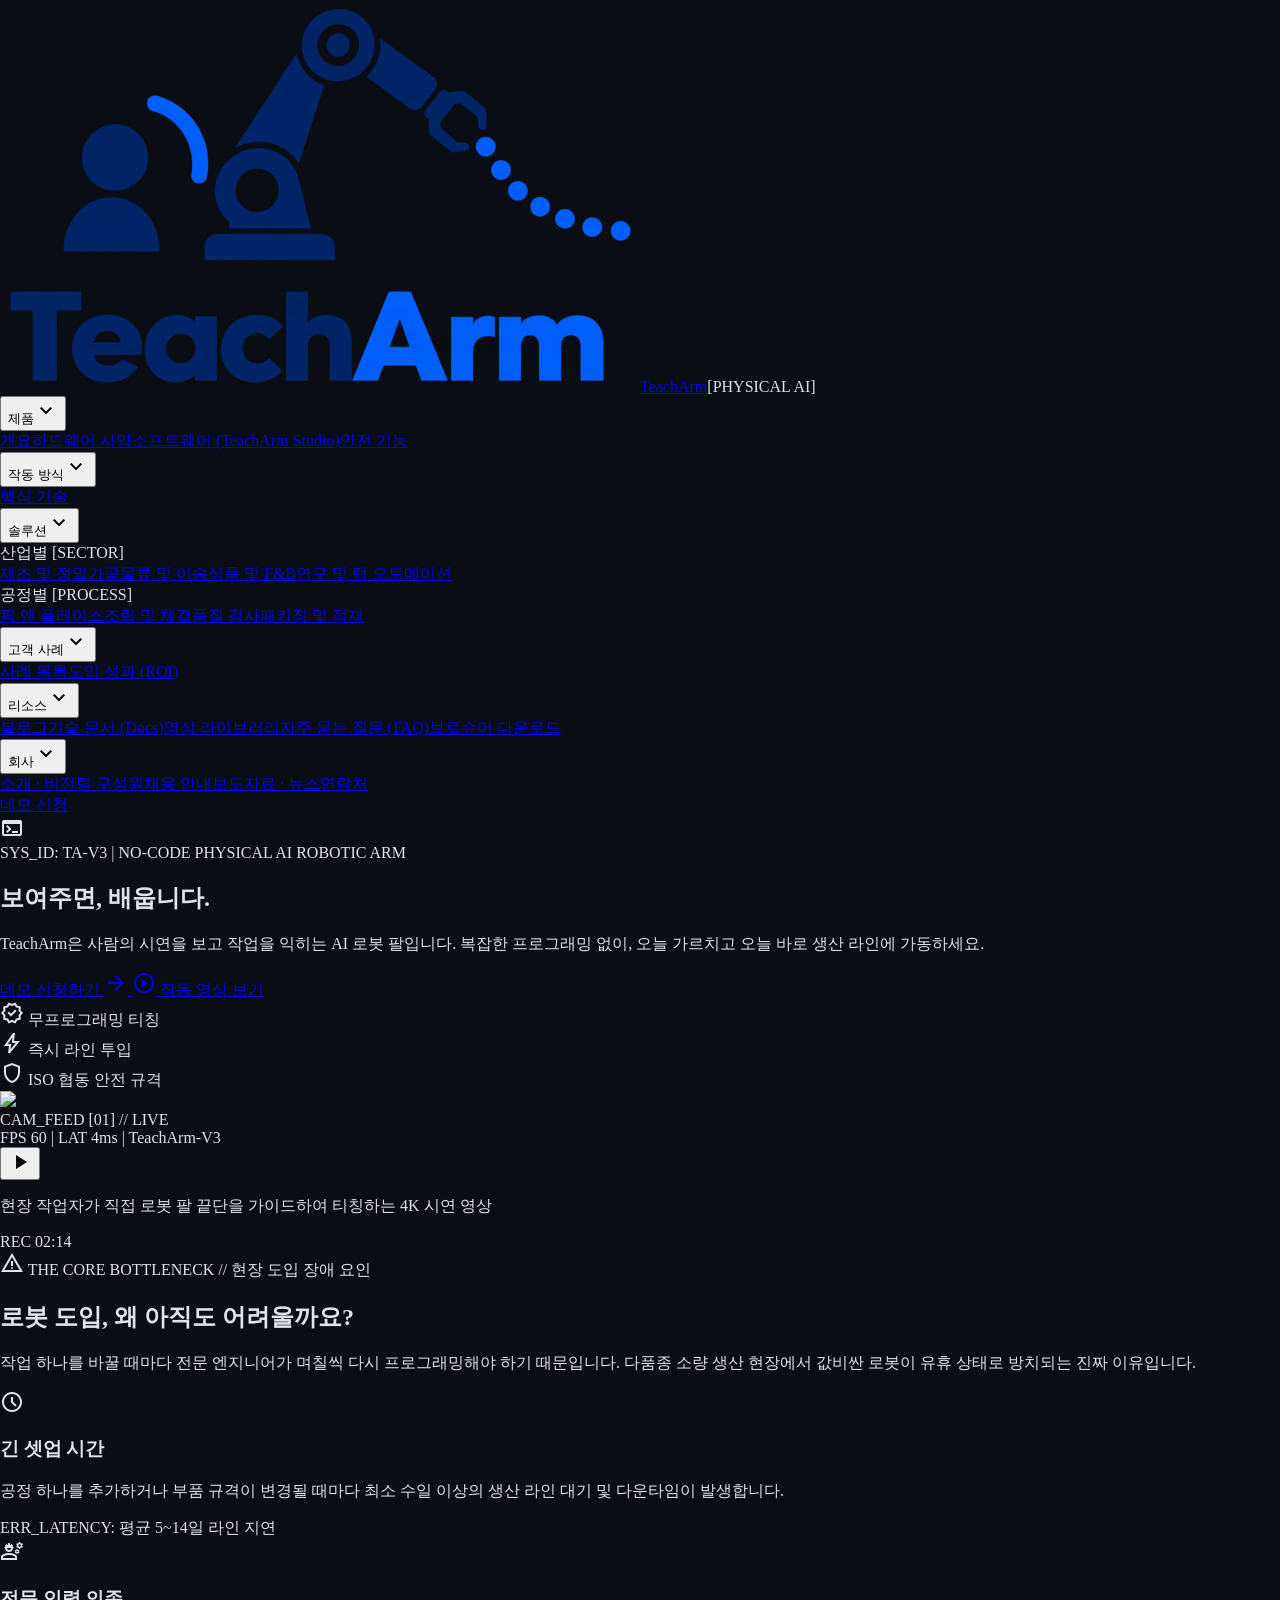
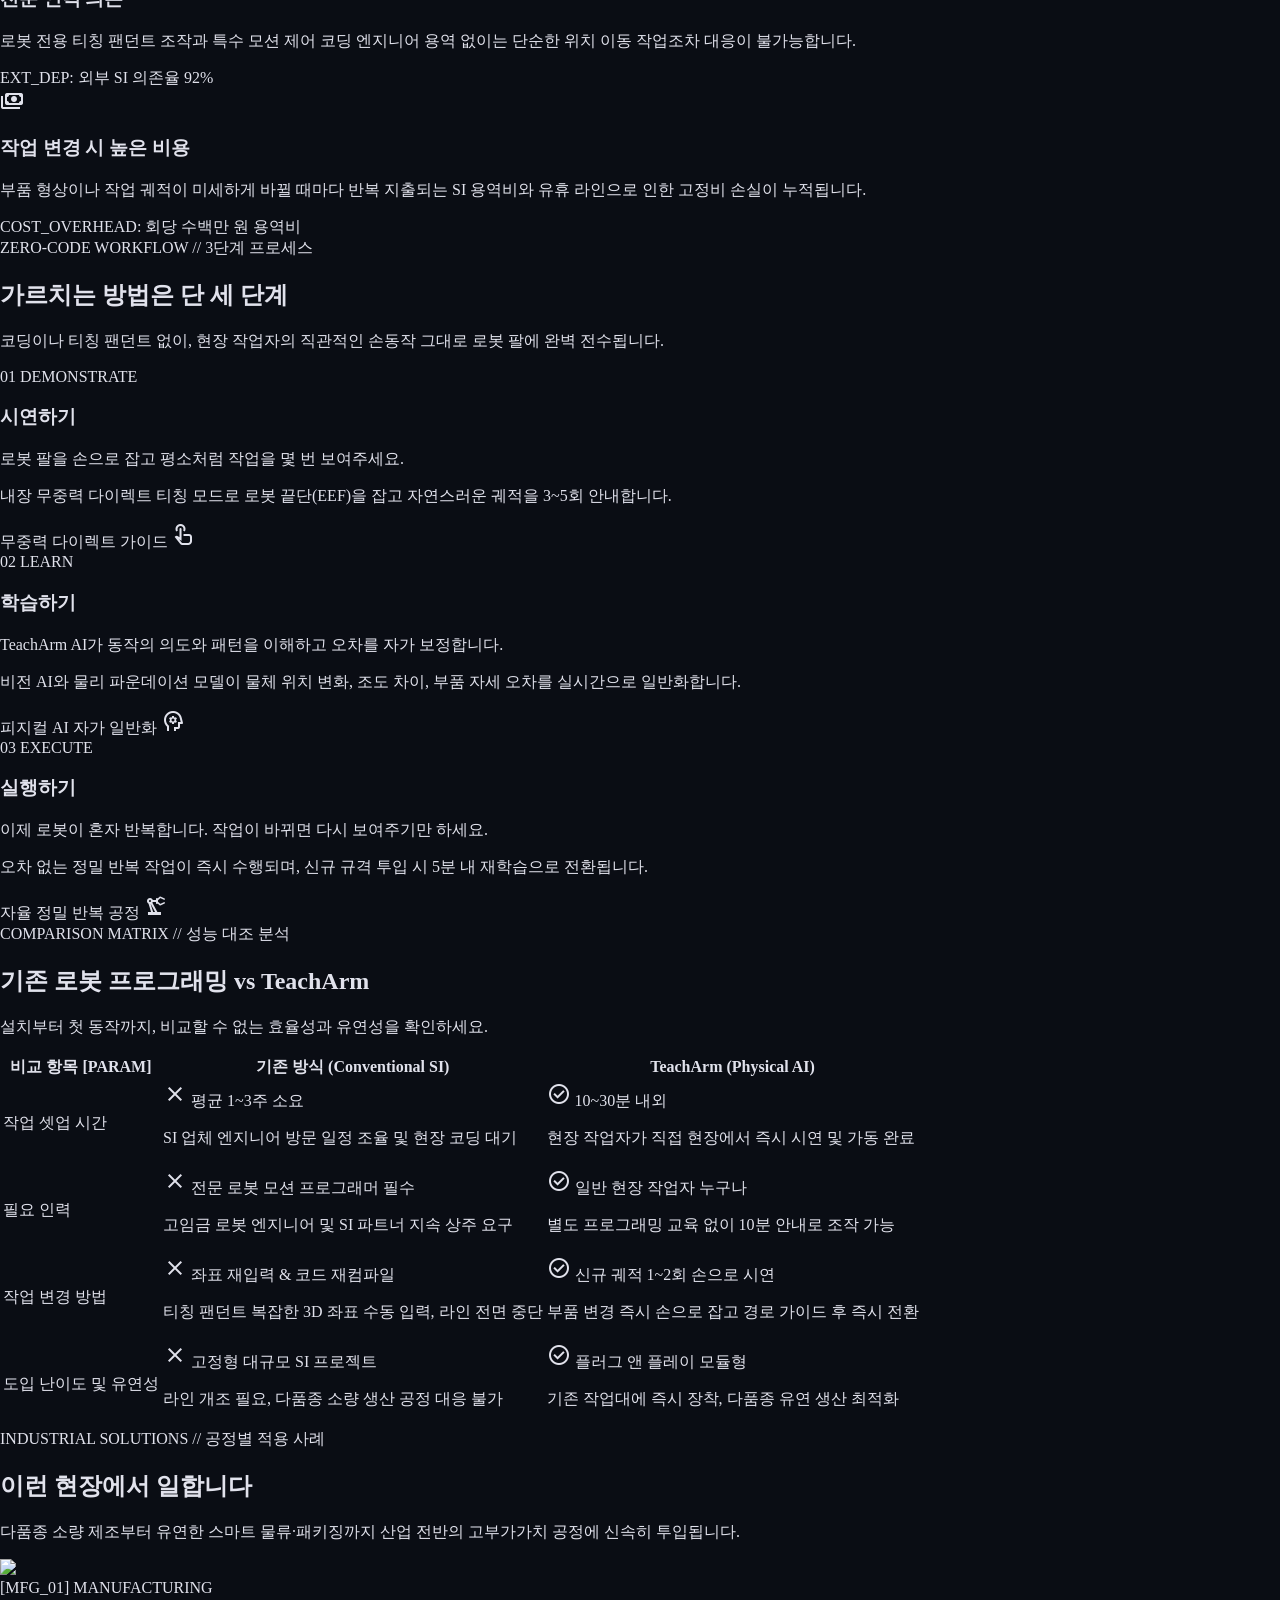
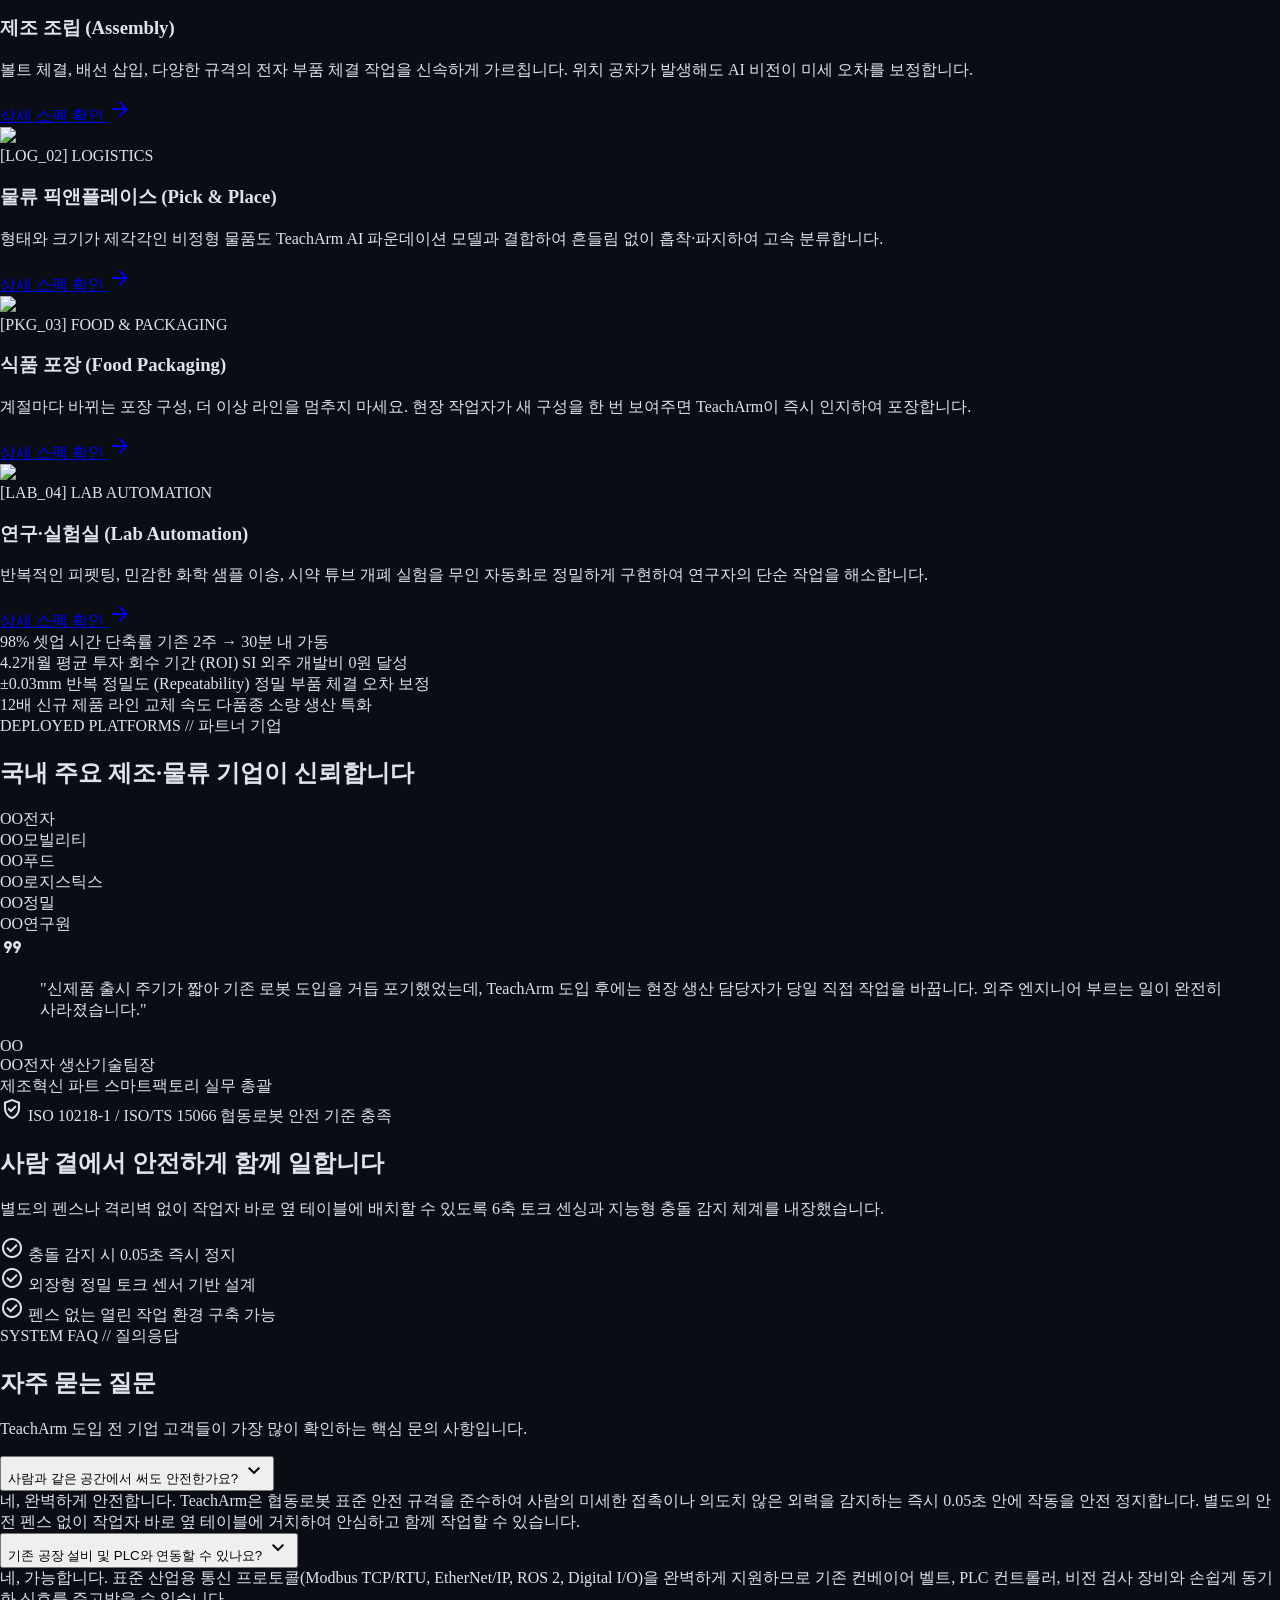
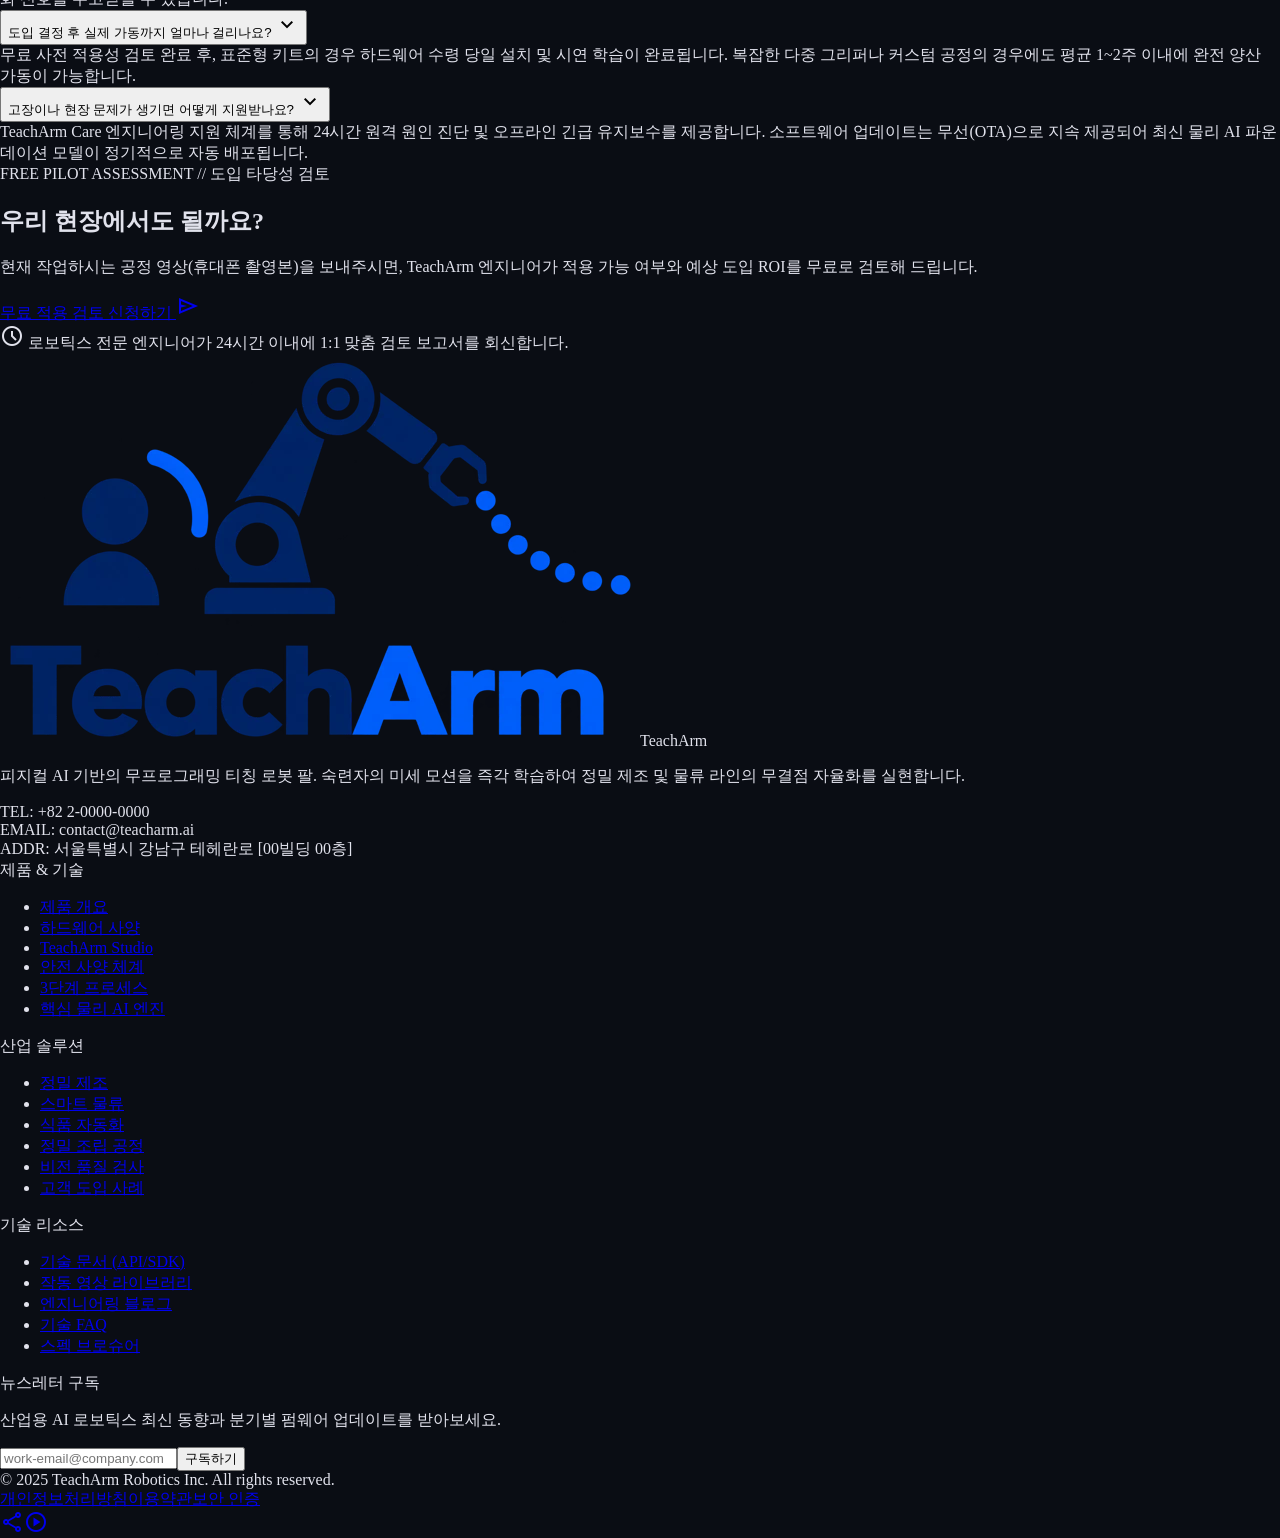
==== commit 88788367: "chore: 헤더 '작동 방식' 메뉴를 '핵심 기술'만 남기고 정리" ====
--- a/index.html
+++ b/index.html
@@ -114,7 +114,7 @@
       }
     }
   };
-</script></head><body class="bg-surface-canvas font-body-md text-on-surface antialiased selection:bg-primary selection:text-surface-canvas"><header class="fixed top-0 left-0 right-0 z-50 bg-[#0A0D14]/90 backdrop-blur-md border-b border-white/[0.08] shadow-[0_4px_24px_rgba(0,0,0,0.6)]"><div class="max-w-[1200px] mx-auto px-6 h-20 flex items-center justify-between gap-4"><div class="flex items-center gap-3 shrink-0"><a class="flex items-center gap-3 group" data-path="landing" href="#"><img alt="TeachArm Logo" class="h-10 w-auto object-contain" src="images/teacharm-logo.webp"/><span class="font-headline-sm text-headline-sm font-bold text-text-primary tracking-tight group-hover:text-primary transition-colors">TeachArm</span></a><span class="hidden sm:inline-flex items-center px-2 py-0.5 rounded border border-primary/40 text-[10px] font-label-mono font-semibold tracking-widest bg-primary/10 text-primary uppercase">[PHYSICAL AI]</span></div><nav class="hidden xl:flex items-center gap-1" data-active-classes="text-primary font-semibold"><div class="relative group"><button class="flex items-center gap-1 px-3 py-2 text-text-muted hover:text-primary font-label-ui text-label-ui transition-colors" type="button"><span>제품</span><span class="material-symbols-outlined text-[16px] text-text-muted group-hover:text-primary">expand_more</span></button><div class="absolute left-0 top-full pt-2 hidden group-hover:block group-focus-within:block w-56 z-50"><div class="bg-surface-elevated border border-white/[0.12] rounded-lg shadow-[0_12px_32px_rgba(0,0,0,0.8)] p-2 flex flex-col gap-1"><a class="px-3 py-2 text-text-muted hover:bg-white/[0.05] hover:text-primary rounded font-label-ui text-label-ui transition-colors" data-path="product-overview" href="#">개요</a><a class="px-3 py-2 text-text-muted hover:bg-white/[0.05] hover:text-primary rounded font-label-ui text-label-ui transition-colors" data-path="hardware-specs" href="#">하드웨어 사양</a><a class="px-3 py-2 text-text-muted hover:bg-white/[0.05] hover:text-primary rounded font-label-ui text-label-ui transition-colors" data-path="teacharm-studio" href="#">소프트웨어 (TeachArm Studio)</a><a class="px-3 py-2 text-text-muted hover:bg-white/[0.05] hover:text-primary rounded font-label-ui text-label-ui transition-colors" data-path="safety-systems" href="#">안전 기능</a></div></div></div><div class="relative group"><button class="flex items-center gap-1 px-3 py-2 text-text-muted hover:text-primary font-label-ui text-label-ui transition-colors" type="button"><span>작동 방식</span><span class="material-symbols-outlined text-[16px] text-text-muted group-hover:text-primary">expand_more</span></button><div class="absolute left-0 top-full pt-2 hidden group-hover:block group-focus-within:block w-52 z-50"><div class="bg-surface-elevated border border-white/[0.12] rounded-lg shadow-[0_12px_32px_rgba(0,0,0,0.8)] p-2 flex flex-col gap-1"><a class="px-3 py-2 text-text-muted hover:bg-white/[0.05] hover:text-primary rounded font-label-ui text-label-ui transition-colors" data-path="three-step-process" href="#">3단계 프로세스</a><a class="px-3 py-2 text-text-muted hover:bg-white/[0.05] hover:text-primary rounded font-label-ui text-label-ui transition-colors" data-path="core-technology" href="technology.html">핵심 기술</a><a class="px-3 py-2 text-text-muted hover:bg-white/[0.05] hover:text-primary rounded font-label-ui text-label-ui transition-colors" data-path="method-comparison" href="#">기존 방식과 비교</a></div></div></div><div class="relative group"><button class="flex items-center gap-1 px-3 py-2 text-text-muted hover:text-primary font-label-ui text-label-ui transition-colors" type="button"><span>솔루션</span><span class="material-symbols-outlined text-[16px] text-text-muted group-hover:text-primary">expand_more</span></button><div class="absolute left-0 top-full pt-2 hidden group-hover:block group-focus-within:block w-60 z-50"><div class="bg-surface-elevated border border-white/[0.12] rounded-lg shadow-[0_12px_32px_rgba(0,0,0,0.8)] p-2 flex flex-col gap-1"><div class="px-3 py-1 font-label-mono text-[10px] tracking-wider uppercase text-laser-cyan font-semibold">산업별 [SECTOR]</div><a class="px-3 py-1.5 text-text-muted hover:bg-white/[0.05] hover:text-primary rounded font-label-ui text-label-ui transition-colors" data-path="solution-manufacturing" href="#">제조 및 정밀가공</a><a class="px-3 py-1.5 text-text-muted hover:bg-white/[0.05] hover:text-primary rounded font-label-ui text-label-ui transition-colors" data-path="solution-logistics" href="#">물류 및 이송</a><a class="px-3 py-1.5 text-text-muted hover:bg-white/[0.05] hover:text-primary rounded font-label-ui text-label-ui transition-colors" data-path="solution-food" href="#">식품 및 F&amp;B</a><a class="px-3 py-1.5 text-text-muted hover:bg-white/[0.05] hover:text-primary rounded font-label-ui text-label-ui transition-colors" data-path="solution-research" href="#">연구 및 랩 오토메이션</a><div class="my-1 border-t border-white/[0.08]"></div><div class="px-3 py-1 font-label-mono text-[10px] tracking-wider uppercase text-laser-cyan font-semibold">공정별 [PROCESS]</div><a class="px-3 py-1.5 text-text-muted hover:bg-white/[0.05] hover:text-primary rounded font-label-ui text-label-ui transition-colors" data-path="solution-pick-place" href="#">픽 앤 플레이스</a><a class="px-3 py-1.5 text-text-muted hover:bg-white/[0.05] hover:text-primary rounded font-label-ui text-label-ui transition-colors" data-path="solution-assembly" href="#">조립 및 체결</a><a class="px-3 py-1.5 text-text-muted hover:bg-white/[0.05] hover:text-primary rounded font-label-ui text-label-ui transition-colors" data-path="solution-inspection" href="#">품질 검사</a><a class="px-3 py-1.5 text-text-muted hover:bg-white/[0.05] hover:text-primary rounded font-label-ui text-label-ui transition-colors" data-path="solution-packaging" href="#">패키징 및 적재</a></div></div></div><div class="relative group"><button class="flex items-center gap-1 px-3 py-2 text-text-muted hover:text-primary font-label-ui text-label-ui transition-colors" type="button"><span>고객 사례</span><span class="material-symbols-outlined text-[16px] text-text-muted group-hover:text-primary">expand_more</span></button><div class="absolute left-0 top-full pt-2 hidden group-hover:block group-focus-within:block w-48 z-50"><div class="bg-surface-elevated border border-white/[0.12] rounded-lg shadow-[0_12px_32px_rgba(0,0,0,0.8)] p-2 flex flex-col gap-1"><a class="px-3 py-2 text-text-muted hover:bg-white/[0.05] hover:text-primary rounded font-label-ui text-label-ui transition-colors" data-path="case-studies" href="#">사례 목록</a><a class="px-3 py-2 text-text-muted hover:bg-white/[0.05] hover:text-primary rounded font-label-ui text-label-ui transition-colors" data-path="roi-impact" href="#">도입 성과 (ROI)</a></div></div></div><div class="relative group"><button class="flex items-center gap-1 px-3 py-2 text-text-muted hover:text-primary font-label-ui text-label-ui transition-colors" type="button"><span>리소스</span><span class="material-symbols-outlined text-[16px] text-text-muted group-hover:text-primary">expand_more</span></button><div class="absolute left-0 top-full pt-2 hidden group-hover:block group-focus-within:block w-52 z-50"><div class="bg-surface-elevated border border-white/[0.12] rounded-lg shadow-[0_12px_32px_rgba(0,0,0,0.8)] p-2 flex flex-col gap-1"><a class="px-3 py-2 text-text-muted hover:bg-white/[0.05] hover:text-primary rounded font-label-ui text-label-ui transition-colors" data-path="tech-blog" href="#">블로그</a><a class="px-3 py-2 text-text-muted hover:bg-white/[0.05] hover:text-primary rounded font-label-ui text-label-ui transition-colors" data-path="documentation" href="#">기술 문서 (Docs)</a><a class="px-3 py-2 text-text-muted hover:bg-white/[0.05] hover:text-primary rounded font-label-ui text-label-ui transition-colors" data-path="video-library" href="#">영상 라이브러리</a><a class="px-3 py-2 text-text-muted hover:bg-white/[0.05] hover:text-primary rounded font-label-ui text-label-ui transition-colors" data-path="faq" href="#">자주 묻는 질문 (FAQ)</a><a class="px-3 py-2 text-text-muted hover:bg-white/[0.05] hover:text-primary rounded font-label-ui text-label-ui transition-colors" data-path="brochure-download" href="#">브로슈어 다운로드</a></div></div></div><div class="relative group"><button class="flex items-center gap-1 px-3 py-2 text-text-muted hover:text-primary font-label-ui text-label-ui transition-colors" type="button"><span>회사</span><span class="material-symbols-outlined text-[16px] text-text-muted group-hover:text-primary">expand_more</span></button><div class="absolute left-0 top-full pt-2 hidden group-hover:block group-focus-within:block w-48 z-50"><div class="bg-surface-elevated border border-white/[0.12] rounded-lg shadow-[0_12px_32px_rgba(0,0,0,0.8)] p-2 flex flex-col gap-1"><a class="px-3 py-2 text-text-muted hover:bg-white/[0.05] hover:text-primary rounded font-label-ui text-label-ui transition-colors" data-path="about-company" href="#">소개 · 비전</a><a class="px-3 py-2 text-text-muted hover:bg-white/[0.05] hover:text-primary rounded font-label-ui text-label-ui transition-colors" data-path="team" href="#">팀 구성원</a><a class="px-3 py-2 text-text-muted hover:bg-white/[0.05] hover:text-primary rounded font-label-ui text-label-ui transition-colors" data-path="careers" href="#">채용 안내</a><a class="px-3 py-2 text-text-muted hover:bg-white/[0.05] hover:text-primary rounded font-label-ui text-label-ui transition-colors" data-path="news" href="#">보도자료 · 뉴스</a><a class="px-3 py-2 text-text-muted hover:bg-white/[0.05] hover:text-primary rounded font-label-ui text-label-ui transition-colors" data-path="contact" href="#">연락처</a></div></div></div></nav><div class="flex items-center gap-3 shrink-0"><a class="inline-flex items-center justify-center h-10 px-4 rounded-md bg-primary text-[#0A0D14] font-label-mono text-label-sm font-bold tracking-wider uppercase shadow-[0_0_15px_rgba(255,230,0,0.25)] hover:bg-primary-container hover:shadow-[0_0_20px_rgba(255,230,0,0.4)] transition-all active:scale-[0.98]" data-path="demo-request" href="#">데모 신청</a><div class="w-8 h-8 rounded border border-white/[0.15] bg-surface-elevated flex items-center justify-center shrink-0 text-laser-cyan"><span class="material-symbols-outlined text-[18px]">terminal</span></div></div></div></header><main class="w-full pt-20 bg-surface-canvas min-h-screen text-on-surface"><div class="flex flex-col w-full">
+</script></head><body class="bg-surface-canvas font-body-md text-on-surface antialiased selection:bg-primary selection:text-surface-canvas"><header class="fixed top-0 left-0 right-0 z-50 bg-[#0A0D14]/90 backdrop-blur-md border-b border-white/[0.08] shadow-[0_4px_24px_rgba(0,0,0,0.6)]"><div class="max-w-[1200px] mx-auto px-6 h-20 flex items-center justify-between gap-4"><div class="flex items-center gap-3 shrink-0"><a class="flex items-center gap-3 group" data-path="landing" href="#"><img alt="TeachArm Logo" class="h-10 w-auto object-contain" src="images/teacharm-logo.webp"/><span class="font-headline-sm text-headline-sm font-bold text-text-primary tracking-tight group-hover:text-primary transition-colors">TeachArm</span></a><span class="hidden sm:inline-flex items-center px-2 py-0.5 rounded border border-primary/40 text-[10px] font-label-mono font-semibold tracking-widest bg-primary/10 text-primary uppercase">[PHYSICAL AI]</span></div><nav class="hidden xl:flex items-center gap-1" data-active-classes="text-primary font-semibold"><div class="relative group"><button class="flex items-center gap-1 px-3 py-2 text-text-muted hover:text-primary font-label-ui text-label-ui transition-colors" type="button"><span>제품</span><span class="material-symbols-outlined text-[16px] text-text-muted group-hover:text-primary">expand_more</span></button><div class="absolute left-0 top-full pt-2 hidden group-hover:block group-focus-within:block w-56 z-50"><div class="bg-surface-elevated border border-white/[0.12] rounded-lg shadow-[0_12px_32px_rgba(0,0,0,0.8)] p-2 flex flex-col gap-1"><a class="px-3 py-2 text-text-muted hover:bg-white/[0.05] hover:text-primary rounded font-label-ui text-label-ui transition-colors" data-path="product-overview" href="#">개요</a><a class="px-3 py-2 text-text-muted hover:bg-white/[0.05] hover:text-primary rounded font-label-ui text-label-ui transition-colors" data-path="hardware-specs" href="#">하드웨어 사양</a><a class="px-3 py-2 text-text-muted hover:bg-white/[0.05] hover:text-primary rounded font-label-ui text-label-ui transition-colors" data-path="teacharm-studio" href="#">소프트웨어 (TeachArm Studio)</a><a class="px-3 py-2 text-text-muted hover:bg-white/[0.05] hover:text-primary rounded font-label-ui text-label-ui transition-colors" data-path="safety-systems" href="#">안전 기능</a></div></div></div><div class="relative group"><button class="flex items-center gap-1 px-3 py-2 text-text-muted hover:text-primary font-label-ui text-label-ui transition-colors" type="button"><span>작동 방식</span><span class="material-symbols-outlined text-[16px] text-text-muted group-hover:text-primary">expand_more</span></button><div class="absolute left-0 top-full pt-2 hidden group-hover:block group-focus-within:block w-52 z-50"><div class="bg-surface-elevated border border-white/[0.12] rounded-lg shadow-[0_12px_32px_rgba(0,0,0,0.8)] p-2 flex flex-col gap-1"><a class="px-3 py-2 text-text-muted hover:bg-white/[0.05] hover:text-primary rounded font-label-ui text-label-ui transition-colors" data-path="core-technology" href="technology.html">핵심 기술</a></div></div></div><div class="relative group"><button class="flex items-center gap-1 px-3 py-2 text-text-muted hover:text-primary font-label-ui text-label-ui transition-colors" type="button"><span>솔루션</span><span class="material-symbols-outlined text-[16px] text-text-muted group-hover:text-primary">expand_more</span></button><div class="absolute left-0 top-full pt-2 hidden group-hover:block group-focus-within:block w-60 z-50"><div class="bg-surface-elevated border border-white/[0.12] rounded-lg shadow-[0_12px_32px_rgba(0,0,0,0.8)] p-2 flex flex-col gap-1"><div class="px-3 py-1 font-label-mono text-[10px] tracking-wider uppercase text-laser-cyan font-semibold">산업별 [SECTOR]</div><a class="px-3 py-1.5 text-text-muted hover:bg-white/[0.05] hover:text-primary rounded font-label-ui text-label-ui transition-colors" data-path="solution-manufacturing" href="#">제조 및 정밀가공</a><a class="px-3 py-1.5 text-text-muted hover:bg-white/[0.05] hover:text-primary rounded font-label-ui text-label-ui transition-colors" data-path="solution-logistics" href="#">물류 및 이송</a><a class="px-3 py-1.5 text-text-muted hover:bg-white/[0.05] hover:text-primary rounded font-label-ui text-label-ui transition-colors" data-path="solution-food" href="#">식품 및 F&amp;B</a><a class="px-3 py-1.5 text-text-muted hover:bg-white/[0.05] hover:text-primary rounded font-label-ui text-label-ui transition-colors" data-path="solution-research" href="#">연구 및 랩 오토메이션</a><div class="my-1 border-t border-white/[0.08]"></div><div class="px-3 py-1 font-label-mono text-[10px] tracking-wider uppercase text-laser-cyan font-semibold">공정별 [PROCESS]</div><a class="px-3 py-1.5 text-text-muted hover:bg-white/[0.05] hover:text-primary rounded font-label-ui text-label-ui transition-colors" data-path="solution-pick-place" href="#">픽 앤 플레이스</a><a class="px-3 py-1.5 text-text-muted hover:bg-white/[0.05] hover:text-primary rounded font-label-ui text-label-ui transition-colors" data-path="solution-assembly" href="#">조립 및 체결</a><a class="px-3 py-1.5 text-text-muted hover:bg-white/[0.05] hover:text-primary rounded font-label-ui text-label-ui transition-colors" data-path="solution-inspection" href="#">품질 검사</a><a class="px-3 py-1.5 text-text-muted hover:bg-white/[0.05] hover:text-primary rounded font-label-ui text-label-ui transition-colors" data-path="solution-packaging" href="#">패키징 및 적재</a></div></div></div><div class="relative group"><button class="flex items-center gap-1 px-3 py-2 text-text-muted hover:text-primary font-label-ui text-label-ui transition-colors" type="button"><span>고객 사례</span><span class="material-symbols-outlined text-[16px] text-text-muted group-hover:text-primary">expand_more</span></button><div class="absolute left-0 top-full pt-2 hidden group-hover:block group-focus-within:block w-48 z-50"><div class="bg-surface-elevated border border-white/[0.12] rounded-lg shadow-[0_12px_32px_rgba(0,0,0,0.8)] p-2 flex flex-col gap-1"><a class="px-3 py-2 text-text-muted hover:bg-white/[0.05] hover:text-primary rounded font-label-ui text-label-ui transition-colors" data-path="case-studies" href="#">사례 목록</a><a class="px-3 py-2 text-text-muted hover:bg-white/[0.05] hover:text-primary rounded font-label-ui text-label-ui transition-colors" data-path="roi-impact" href="#">도입 성과 (ROI)</a></div></div></div><div class="relative group"><button class="flex items-center gap-1 px-3 py-2 text-text-muted hover:text-primary font-label-ui text-label-ui transition-colors" type="button"><span>리소스</span><span class="material-symbols-outlined text-[16px] text-text-muted group-hover:text-primary">expand_more</span></button><div class="absolute left-0 top-full pt-2 hidden group-hover:block group-focus-within:block w-52 z-50"><div class="bg-surface-elevated border border-white/[0.12] rounded-lg shadow-[0_12px_32px_rgba(0,0,0,0.8)] p-2 flex flex-col gap-1"><a class="px-3 py-2 text-text-muted hover:bg-white/[0.05] hover:text-primary rounded font-label-ui text-label-ui transition-colors" data-path="tech-blog" href="#">블로그</a><a class="px-3 py-2 text-text-muted hover:bg-white/[0.05] hover:text-primary rounded font-label-ui text-label-ui transition-colors" data-path="documentation" href="#">기술 문서 (Docs)</a><a class="px-3 py-2 text-text-muted hover:bg-white/[0.05] hover:text-primary rounded font-label-ui text-label-ui transition-colors" data-path="video-library" href="#">영상 라이브러리</a><a class="px-3 py-2 text-text-muted hover:bg-white/[0.05] hover:text-primary rounded font-label-ui text-label-ui transition-colors" data-path="faq" href="#">자주 묻는 질문 (FAQ)</a><a class="px-3 py-2 text-text-muted hover:bg-white/[0.05] hover:text-primary rounded font-label-ui text-label-ui transition-colors" data-path="brochure-download" href="#">브로슈어 다운로드</a></div></div></div><div class="relative group"><button class="flex items-center gap-1 px-3 py-2 text-text-muted hover:text-primary font-label-ui text-label-ui transition-colors" type="button"><span>회사</span><span class="material-symbols-outlined text-[16px] text-text-muted group-hover:text-primary">expand_more</span></button><div class="absolute left-0 top-full pt-2 hidden group-hover:block group-focus-within:block w-48 z-50"><div class="bg-surface-elevated border border-white/[0.12] rounded-lg shadow-[0_12px_32px_rgba(0,0,0,0.8)] p-2 flex flex-col gap-1"><a class="px-3 py-2 text-text-muted hover:bg-white/[0.05] hover:text-primary rounded font-label-ui text-label-ui transition-colors" data-path="about-company" href="#">소개 · 비전</a><a class="px-3 py-2 text-text-muted hover:bg-white/[0.05] hover:text-primary rounded font-label-ui text-label-ui transition-colors" data-path="team" href="#">팀 구성원</a><a class="px-3 py-2 text-text-muted hover:bg-white/[0.05] hover:text-primary rounded font-label-ui text-label-ui transition-colors" data-path="careers" href="#">채용 안내</a><a class="px-3 py-2 text-text-muted hover:bg-white/[0.05] hover:text-primary rounded font-label-ui text-label-ui transition-colors" data-path="news" href="#">보도자료 · 뉴스</a><a class="px-3 py-2 text-text-muted hover:bg-white/[0.05] hover:text-primary rounded font-label-ui text-label-ui transition-colors" data-path="contact" href="#">연락처</a></div></div></div></nav><div class="flex items-center gap-3 shrink-0"><a class="inline-flex items-center justify-center h-10 px-4 rounded-md bg-primary text-[#0A0D14] font-label-mono text-label-sm font-bold tracking-wider uppercase shadow-[0_0_15px_rgba(255,230,0,0.25)] hover:bg-primary-container hover:shadow-[0_0_20px_rgba(255,230,0,0.4)] transition-all active:scale-[0.98]" data-path="demo-request" href="#">데모 신청</a><div class="w-8 h-8 rounded border border-white/[0.15] bg-surface-elevated flex items-center justify-center shrink-0 text-laser-cyan"><span class="material-symbols-outlined text-[18px]">terminal</span></div></div></div></header><main class="w-full pt-20 bg-surface-canvas min-h-screen text-on-surface"><div class="flex flex-col w-full">
 <!-- SECTION 1: HERO -->
 <section class="w-full bg-surface-canvas border-b border-white/[0.08] relative overflow-hidden">
 <div class="absolute inset-0 opacity-[0.03] pointer-events-none" style="background-image: radial-gradient(#00F0FF 1px, transparent 1px); background-size: 24px 24px;"></div>
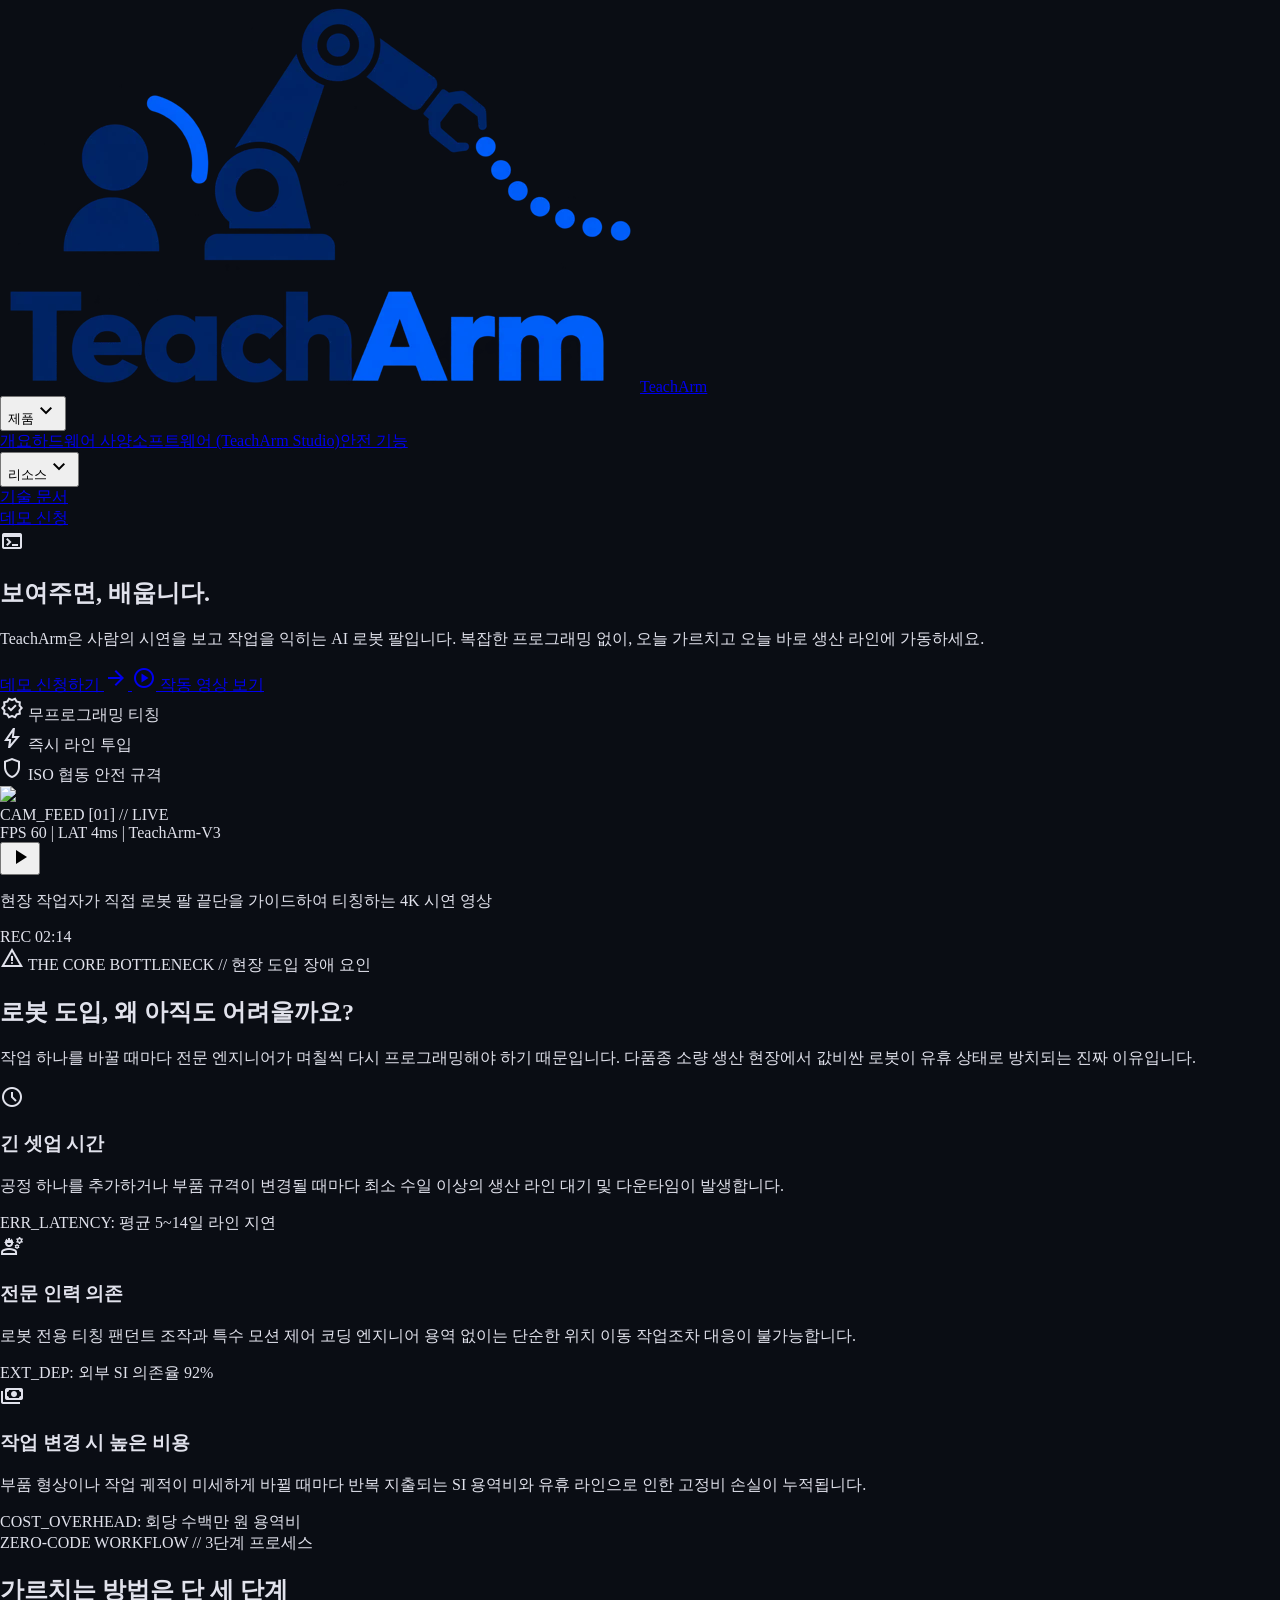
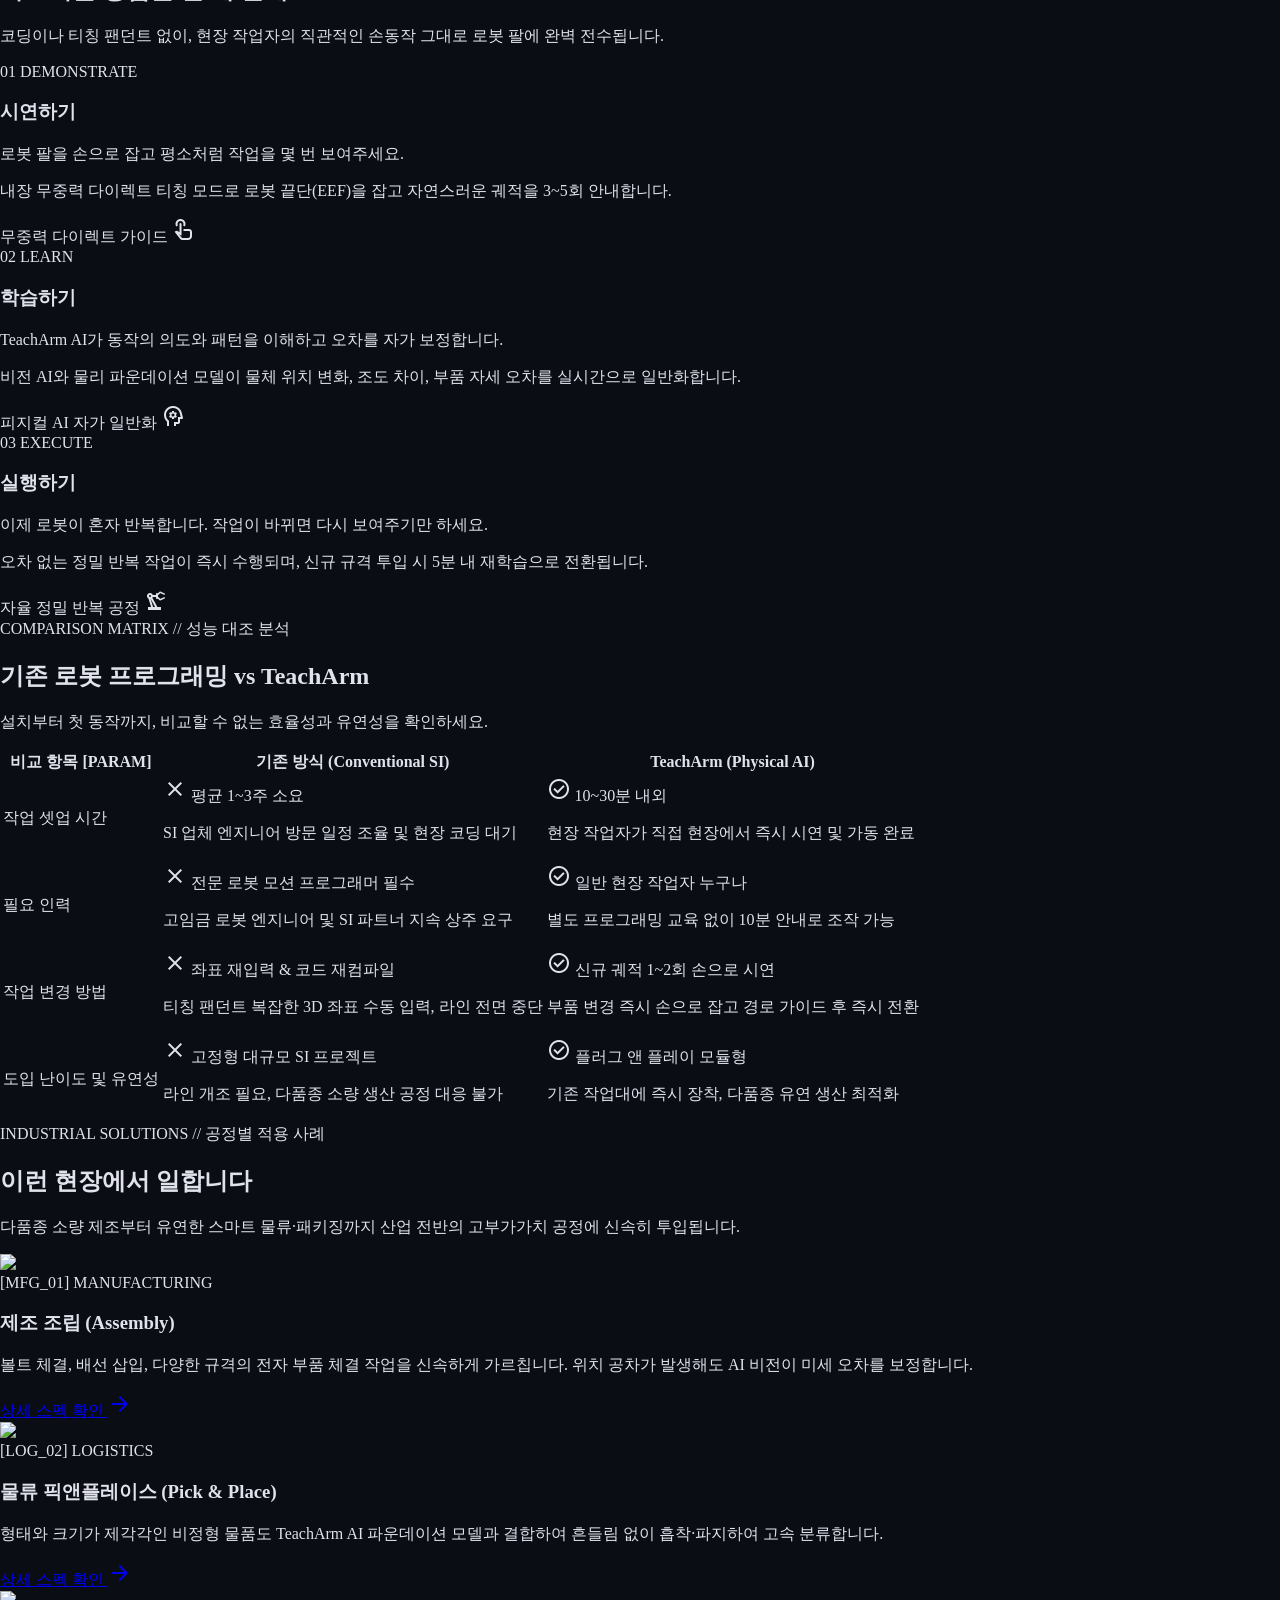
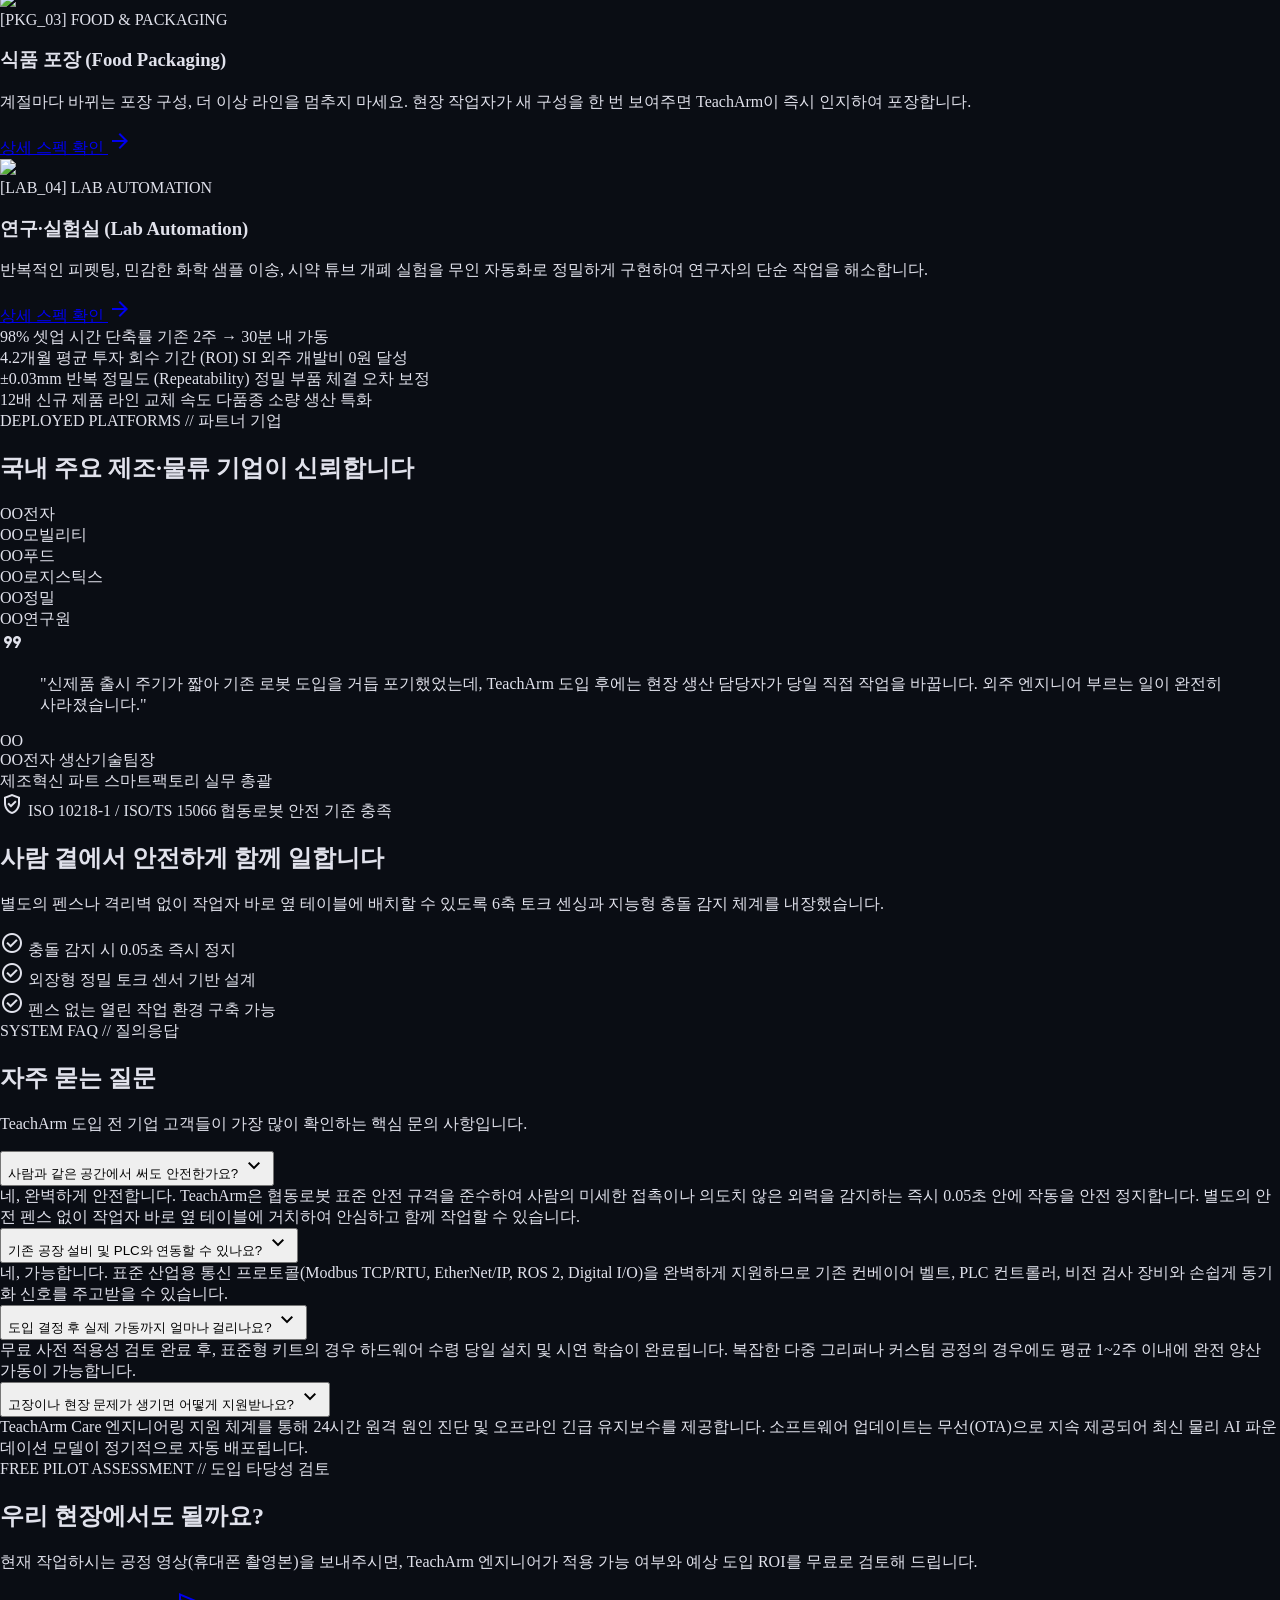
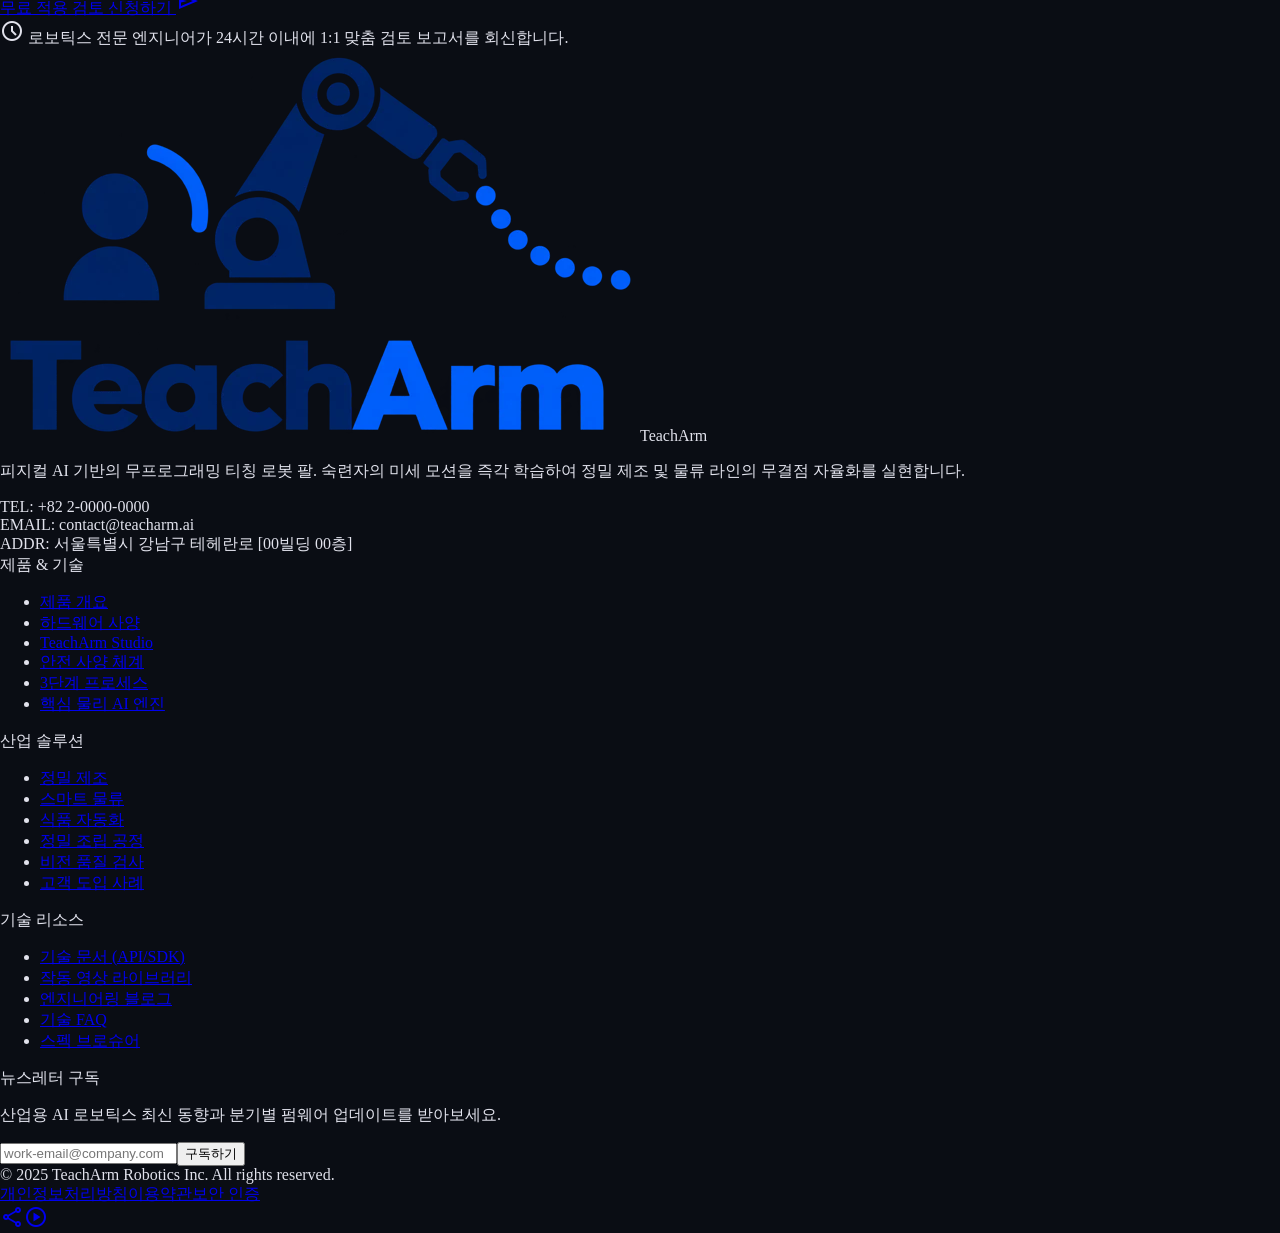
==== commit 802f3b1b: "feat: 기술 페이지에 03 학습 모델(비전 모델 선정) 섹션 추가 선정 모델 카드, 6개 모델 실측 결과 표, 탐지 후보 가중 점수를 추가하고 헤더 메뉴와 라벨 글자 크기를 정" ====
--- a/index.html
+++ b/index.html
@@ -114,18 +114,12 @@
       }
     }
   };
-</script></head><body class="bg-surface-canvas font-body-md text-on-surface antialiased selection:bg-primary selection:text-surface-canvas"><header class="fixed top-0 left-0 right-0 z-50 bg-[#0A0D14]/90 backdrop-blur-md border-b border-white/[0.08] shadow-[0_4px_24px_rgba(0,0,0,0.6)]"><div class="max-w-[1200px] mx-auto px-6 h-20 flex items-center justify-between gap-4"><div class="flex items-center gap-3 shrink-0"><a class="flex items-center gap-3 group" data-path="landing" href="#"><img alt="TeachArm Logo" class="h-10 w-auto object-contain" src="images/teacharm-logo.webp"/><span class="font-headline-sm text-headline-sm font-bold text-text-primary tracking-tight group-hover:text-primary transition-colors">TeachArm</span></a><span class="hidden sm:inline-flex items-center px-2 py-0.5 rounded border border-primary/40 text-[10px] font-label-mono font-semibold tracking-widest bg-primary/10 text-primary uppercase">[PHYSICAL AI]</span></div><nav class="hidden xl:flex items-center gap-1" data-active-classes="text-primary font-semibold"><div class="relative group"><button class="flex items-center gap-1 px-3 py-2 text-text-muted hover:text-primary font-label-ui text-label-ui transition-colors" type="button"><span>제품</span><span class="material-symbols-outlined text-[16px] text-text-muted group-hover:text-primary">expand_more</span></button><div class="absolute left-0 top-full pt-2 hidden group-hover:block group-focus-within:block w-56 z-50"><div class="bg-surface-elevated border border-white/[0.12] rounded-lg shadow-[0_12px_32px_rgba(0,0,0,0.8)] p-2 flex flex-col gap-1"><a class="px-3 py-2 text-text-muted hover:bg-white/[0.05] hover:text-primary rounded font-label-ui text-label-ui transition-colors" data-path="product-overview" href="#">개요</a><a class="px-3 py-2 text-text-muted hover:bg-white/[0.05] hover:text-primary rounded font-label-ui text-label-ui transition-colors" data-path="hardware-specs" href="#">하드웨어 사양</a><a class="px-3 py-2 text-text-muted hover:bg-white/[0.05] hover:text-primary rounded font-label-ui text-label-ui transition-colors" data-path="teacharm-studio" href="#">소프트웨어 (TeachArm Studio)</a><a class="px-3 py-2 text-text-muted hover:bg-white/[0.05] hover:text-primary rounded font-label-ui text-label-ui transition-colors" data-path="safety-systems" href="#">안전 기능</a></div></div></div><div class="relative group"><button class="flex items-center gap-1 px-3 py-2 text-text-muted hover:text-primary font-label-ui text-label-ui transition-colors" type="button"><span>작동 방식</span><span class="material-symbols-outlined text-[16px] text-text-muted group-hover:text-primary">expand_more</span></button><div class="absolute left-0 top-full pt-2 hidden group-hover:block group-focus-within:block w-52 z-50"><div class="bg-surface-elevated border border-white/[0.12] rounded-lg shadow-[0_12px_32px_rgba(0,0,0,0.8)] p-2 flex flex-col gap-1"><a class="px-3 py-2 text-text-muted hover:bg-white/[0.05] hover:text-primary rounded font-label-ui text-label-ui transition-colors" data-path="core-technology" href="technology.html">핵심 기술</a></div></div></div><div class="relative group"><button class="flex items-center gap-1 px-3 py-2 text-text-muted hover:text-primary font-label-ui text-label-ui transition-colors" type="button"><span>솔루션</span><span class="material-symbols-outlined text-[16px] text-text-muted group-hover:text-primary">expand_more</span></button><div class="absolute left-0 top-full pt-2 hidden group-hover:block group-focus-within:block w-60 z-50"><div class="bg-surface-elevated border border-white/[0.12] rounded-lg shadow-[0_12px_32px_rgba(0,0,0,0.8)] p-2 flex flex-col gap-1"><div class="px-3 py-1 font-label-mono text-[10px] tracking-wider uppercase text-laser-cyan font-semibold">산업별 [SECTOR]</div><a class="px-3 py-1.5 text-text-muted hover:bg-white/[0.05] hover:text-primary rounded font-label-ui text-label-ui transition-colors" data-path="solution-manufacturing" href="#">제조 및 정밀가공</a><a class="px-3 py-1.5 text-text-muted hover:bg-white/[0.05] hover:text-primary rounded font-label-ui text-label-ui transition-colors" data-path="solution-logistics" href="#">물류 및 이송</a><a class="px-3 py-1.5 text-text-muted hover:bg-white/[0.05] hover:text-primary rounded font-label-ui text-label-ui transition-colors" data-path="solution-food" href="#">식품 및 F&amp;B</a><a class="px-3 py-1.5 text-text-muted hover:bg-white/[0.05] hover:text-primary rounded font-label-ui text-label-ui transition-colors" data-path="solution-research" href="#">연구 및 랩 오토메이션</a><div class="my-1 border-t border-white/[0.08]"></div><div class="px-3 py-1 font-label-mono text-[10px] tracking-wider uppercase text-laser-cyan font-semibold">공정별 [PROCESS]</div><a class="px-3 py-1.5 text-text-muted hover:bg-white/[0.05] hover:text-primary rounded font-label-ui text-label-ui transition-colors" data-path="solution-pick-place" href="#">픽 앤 플레이스</a><a class="px-3 py-1.5 text-text-muted hover:bg-white/[0.05] hover:text-primary rounded font-label-ui text-label-ui transition-colors" data-path="solution-assembly" href="#">조립 및 체결</a><a class="px-3 py-1.5 text-text-muted hover:bg-white/[0.05] hover:text-primary rounded font-label-ui text-label-ui transition-colors" data-path="solution-inspection" href="#">품질 검사</a><a class="px-3 py-1.5 text-text-muted hover:bg-white/[0.05] hover:text-primary rounded font-label-ui text-label-ui transition-colors" data-path="solution-packaging" href="#">패키징 및 적재</a></div></div></div><div class="relative group"><button class="flex items-center gap-1 px-3 py-2 text-text-muted hover:text-primary font-label-ui text-label-ui transition-colors" type="button"><span>고객 사례</span><span class="material-symbols-outlined text-[16px] text-text-muted group-hover:text-primary">expand_more</span></button><div class="absolute left-0 top-full pt-2 hidden group-hover:block group-focus-within:block w-48 z-50"><div class="bg-surface-elevated border border-white/[0.12] rounded-lg shadow-[0_12px_32px_rgba(0,0,0,0.8)] p-2 flex flex-col gap-1"><a class="px-3 py-2 text-text-muted hover:bg-white/[0.05] hover:text-primary rounded font-label-ui text-label-ui transition-colors" data-path="case-studies" href="#">사례 목록</a><a class="px-3 py-2 text-text-muted hover:bg-white/[0.05] hover:text-primary rounded font-label-ui text-label-ui transition-colors" data-path="roi-impact" href="#">도입 성과 (ROI)</a></div></div></div><div class="relative group"><button class="flex items-center gap-1 px-3 py-2 text-text-muted hover:text-primary font-label-ui text-label-ui transition-colors" type="button"><span>리소스</span><span class="material-symbols-outlined text-[16px] text-text-muted group-hover:text-primary">expand_more</span></button><div class="absolute left-0 top-full pt-2 hidden group-hover:block group-focus-within:block w-52 z-50"><div class="bg-surface-elevated border border-white/[0.12] rounded-lg shadow-[0_12px_32px_rgba(0,0,0,0.8)] p-2 flex flex-col gap-1"><a class="px-3 py-2 text-text-muted hover:bg-white/[0.05] hover:text-primary rounded font-label-ui text-label-ui transition-colors" data-path="tech-blog" href="#">블로그</a><a class="px-3 py-2 text-text-muted hover:bg-white/[0.05] hover:text-primary rounded font-label-ui text-label-ui transition-colors" data-path="documentation" href="#">기술 문서 (Docs)</a><a class="px-3 py-2 text-text-muted hover:bg-white/[0.05] hover:text-primary rounded font-label-ui text-label-ui transition-colors" data-path="video-library" href="#">영상 라이브러리</a><a class="px-3 py-2 text-text-muted hover:bg-white/[0.05] hover:text-primary rounded font-label-ui text-label-ui transition-colors" data-path="faq" href="#">자주 묻는 질문 (FAQ)</a><a class="px-3 py-2 text-text-muted hover:bg-white/[0.05] hover:text-primary rounded font-label-ui text-label-ui transition-colors" data-path="brochure-download" href="#">브로슈어 다운로드</a></div></div></div><div class="relative group"><button class="flex items-center gap-1 px-3 py-2 text-text-muted hover:text-primary font-label-ui text-label-ui transition-colors" type="button"><span>회사</span><span class="material-symbols-outlined text-[16px] text-text-muted group-hover:text-primary">expand_more</span></button><div class="absolute left-0 top-full pt-2 hidden group-hover:block group-focus-within:block w-48 z-50"><div class="bg-surface-elevated border border-white/[0.12] rounded-lg shadow-[0_12px_32px_rgba(0,0,0,0.8)] p-2 flex flex-col gap-1"><a class="px-3 py-2 text-text-muted hover:bg-white/[0.05] hover:text-primary rounded font-label-ui text-label-ui transition-colors" data-path="about-company" href="#">소개 · 비전</a><a class="px-3 py-2 text-text-muted hover:bg-white/[0.05] hover:text-primary rounded font-label-ui text-label-ui transition-colors" data-path="team" href="#">팀 구성원</a><a class="px-3 py-2 text-text-muted hover:bg-white/[0.05] hover:text-primary rounded font-label-ui text-label-ui transition-colors" data-path="careers" href="#">채용 안내</a><a class="px-3 py-2 text-text-muted hover:bg-white/[0.05] hover:text-primary rounded font-label-ui text-label-ui transition-colors" data-path="news" href="#">보도자료 · 뉴스</a><a class="px-3 py-2 text-text-muted hover:bg-white/[0.05] hover:text-primary rounded font-label-ui text-label-ui transition-colors" data-path="contact" href="#">연락처</a></div></div></div></nav><div class="flex items-center gap-3 shrink-0"><a class="inline-flex items-center justify-center h-10 px-4 rounded-md bg-primary text-[#0A0D14] font-label-mono text-label-sm font-bold tracking-wider uppercase shadow-[0_0_15px_rgba(255,230,0,0.25)] hover:bg-primary-container hover:shadow-[0_0_20px_rgba(255,230,0,0.4)] transition-all active:scale-[0.98]" data-path="demo-request" href="#">데모 신청</a><div class="w-8 h-8 rounded border border-white/[0.15] bg-surface-elevated flex items-center justify-center shrink-0 text-laser-cyan"><span class="material-symbols-outlined text-[18px]">terminal</span></div></div></div></header><main class="w-full pt-20 bg-surface-canvas min-h-screen text-on-surface"><div class="flex flex-col w-full">
+</script></head><body class="bg-surface-canvas font-body-md text-on-surface antialiased selection:bg-primary selection:text-surface-canvas"><header class="fixed top-0 left-0 right-0 z-50 bg-[#0A0D14]/90 backdrop-blur-md border-b border-white/[0.08] shadow-[0_4px_24px_rgba(0,0,0,0.6)]"><div class="max-w-[1200px] mx-auto px-6 h-20 flex items-center justify-between gap-4"><div class="flex items-center gap-3 shrink-0"><a class="flex items-center gap-3 group" data-path="landing" href="#"><img alt="TeachArm Logo" class="h-10 w-auto object-contain" src="images/teacharm-logo.webp"/><span class="font-headline-sm text-headline-sm font-bold text-text-primary tracking-tight group-hover:text-primary transition-colors">TeachArm</span></a></div><nav class="hidden xl:flex items-center gap-1" data-active-classes="text-primary font-semibold"><div class="relative group"><button class="flex items-center gap-1 px-3 py-2 text-text-muted hover:text-primary font-label-ui text-label-ui transition-colors" type="button"><span>제품</span><span class="material-symbols-outlined text-[16px] text-text-muted group-hover:text-primary">expand_more</span></button><div class="absolute left-0 top-full pt-2 hidden group-hover:block group-focus-within:block w-56 z-50"><div class="bg-surface-elevated border border-white/[0.12] rounded-lg shadow-[0_12px_32px_rgba(0,0,0,0.8)] p-2 flex flex-col gap-1"><a class="px-3 py-2 text-text-muted hover:bg-white/[0.05] hover:text-primary rounded font-label-ui text-label-ui transition-colors" data-path="product-overview" href="#">개요</a><a class="px-3 py-2 text-text-muted hover:bg-white/[0.05] hover:text-primary rounded font-label-ui text-label-ui transition-colors" data-path="hardware-specs" href="#">하드웨어 사양</a><a class="px-3 py-2 text-text-muted hover:bg-white/[0.05] hover:text-primary rounded font-label-ui text-label-ui transition-colors" data-path="teacharm-studio" href="#">소프트웨어 (TeachArm Studio)</a><a class="px-3 py-2 text-text-muted hover:bg-white/[0.05] hover:text-primary rounded font-label-ui text-label-ui transition-colors" data-path="safety-systems" href="#">안전 기능</a></div></div></div><div class="relative group"><button class="flex items-center gap-1 px-3 py-2 text-text-muted hover:text-primary font-label-ui text-label-ui transition-colors" type="button"><span>리소스</span><span class="material-symbols-outlined text-[16px] text-text-muted group-hover:text-primary">expand_more</span></button><div class="absolute left-0 top-full pt-2 hidden group-hover:block group-focus-within:block w-52 z-50"><div class="bg-surface-elevated border border-white/[0.12] rounded-lg shadow-[0_12px_32px_rgba(0,0,0,0.8)] p-2 flex flex-col gap-1"><a class="px-3 py-2 text-text-muted hover:bg-white/[0.05] hover:text-primary rounded font-label-ui text-label-ui transition-colors" data-path="core-technology" href="technology.html">기술 문서</a></div></div></div></nav><div class="flex items-center gap-3 shrink-0"><a class="inline-flex items-center justify-center h-10 px-4 rounded-md bg-primary text-[#0A0D14] font-label-mono text-body-md font-bold tracking-wider uppercase shadow-[0_0_15px_rgba(255,230,0,0.25)] hover:bg-primary-container hover:shadow-[0_0_20px_rgba(255,230,0,0.4)] transition-all active:scale-[0.98]" data-path="demo-request" href="#">데모 신청</a><div class="w-8 h-8 rounded border border-white/[0.15] bg-surface-elevated flex items-center justify-center shrink-0 text-laser-cyan"><span class="material-symbols-outlined text-[18px]">terminal</span></div></div></div></header><main class="w-full pt-20 bg-surface-canvas min-h-screen text-on-surface"><div class="flex flex-col w-full">
 <!-- SECTION 1: HERO -->
 <section class="w-full bg-surface-canvas border-b border-white/[0.08] relative overflow-hidden">
 <div class="absolute inset-0 opacity-[0.03] pointer-events-none" style="background-image: radial-gradient(#00F0FF 1px, transparent 1px); background-size: 24px 24px;"></div>
 <div class="max-w-[1200px] mx-auto px-6 py-16 lg:py-24 grid grid-cols-1 lg:grid-cols-12 gap-12 items-center relative z-10">
 <div class="lg:col-span-6 flex flex-col items-start gap-6">
-<div class="inline-flex items-center gap-2 px-3 py-1 rounded border border-white/[0.1] bg-surface-chassis font-label-mono text-label-sm">
-<span class="w-2 h-2 rounded-full bg-primary animate-pulse shadow-[0_0_8px_#FFE600]"></span>
-<span class="text-laser-cyan font-bold tracking-wider">SYS_ID: TA-V3</span>
-<span class="text-white/20">|</span>
-<span class="text-text-muted">NO-CODE PHYSICAL AI ROBOTIC ARM</span>
-</div>
 <h1 class="font-headline-lg text-headline-lg lg:text-display font-bold text-text-primary tracking-tight leading-[1.1]">
           보여주면, <span class="text-primary underline decoration-primary/40 decoration-wavy underline-offset-8">배웁니다.</span>
 </h1>
@@ -133,11 +127,11 @@
           TeachArm은 사람의 시연을 보고 작업을 익히는 AI 로봇 팔입니다. 복잡한 프로그래밍 없이, 오늘 가르치고 오늘 바로 생산 라인에 가동하세요.
         </p>
 <div class="flex flex-wrap items-center gap-4 pt-2 w-full sm:w-auto">
-<a class="w-full sm:w-auto inline-flex items-center justify-center gap-2 px-6 py-3.5 rounded-md bg-primary text-[#0A0D14] font-label-mono text-label-sm font-bold tracking-wider uppercase shadow-[0_0_20px_rgba(255,230,0,0.3)] hover:brightness-105 transition-all active:scale-[0.98]" data-path="demo-request" href="#">
+<a class="w-full sm:w-auto inline-flex items-center justify-center gap-2 px-6 py-3.5 rounded-md bg-primary text-[#0A0D14] font-label-mono text-body-md font-bold tracking-wider uppercase shadow-[0_0_20px_rgba(255,230,0,0.3)] hover:brightness-105 transition-all active:scale-[0.98]" data-path="demo-request" href="#">
 <span>데모 신청하기</span>
 <span class="material-symbols-outlined text-[18px]">arrow_forward</span>
 </a>
-<a class="w-full sm:w-auto inline-flex items-center justify-center gap-2 px-6 py-3.5 rounded-md bg-surface-chassis border border-white/[0.12] text-text-primary font-label-mono text-label-sm font-medium hover:border-primary/50 hover:text-primary transition-all" href="#video-demo">
+<a class="w-full sm:w-auto inline-flex items-center justify-center gap-2 px-6 py-3.5 rounded-md bg-surface-chassis border border-white/[0.12] text-text-primary font-label-mono text-body-md font-medium hover:border-primary/50 hover:text-primary transition-all" href="#video-demo">
 <span class="material-symbols-outlined text-[20px] text-laser-cyan">play_circle</span>
 <span>작동 영상 보기</span>
 </a>
@@ -346,7 +340,7 @@
 <div class="w-full overflow-x-auto rounded-xl border border-white/[0.1] bg-surface-canvas shadow-xl">
 <table class="w-full min-w-[700px] text-left border-collapse">
 <thead>
-<tr class="bg-surface-chassis text-text-muted font-label-mono text-label-sm border-b border-white/[0.1]">
+<tr class="bg-surface-chassis text-text-muted font-label-mono text-body-md border-b border-white/[0.1]">
 <th class="py-4 px-6 w-1/4 uppercase tracking-wider">비교 항목 [PARAM]</th>
 <th class="py-4 px-6 w-3/8 uppercase tracking-wider text-text-muted">기존 방식 (Conventional SI)</th>
 <th class="py-4 px-6 w-3/8 uppercase tracking-wider text-primary bg-primary/10 border-l border-r border-primary/20">TeachArm (Physical AI)</th>
@@ -356,14 +350,14 @@
 <tr class="hover:bg-white/[0.02] transition-colors">
 <td class="py-5 px-6 font-semibold text-text-primary font-headline-sm text-[16px]">작업 셋업 시간</td>
 <td class="py-5 px-6 text-text-muted">
-<span class="inline-flex items-center gap-1.5 text-fault-crimson font-medium font-label-mono text-label-sm">
+<span class="inline-flex items-center gap-1.5 text-fault-crimson font-medium font-label-mono text-body-md">
 <span class="material-symbols-outlined text-[16px]">close</span>
                   평균 1~3주 소요
                 </span>
 <p class="text-body-sm text-text-muted/70 mt-1">SI 업체 엔지니어 방문 일정 조율 및 현장 코딩 대기</p>
 </td>
 <td class="py-5 px-6 bg-primary/[0.04] border-l border-r border-primary/20">
-<span class="inline-flex items-center gap-1.5 text-primary font-bold font-label-mono text-label-sm">
+<span class="inline-flex items-center gap-1.5 text-primary font-bold font-label-mono text-body-md">
 <span class="material-symbols-outlined text-[18px]">check_circle</span>
                   10~30분 내외
                 </span>
@@ -373,14 +367,14 @@
 <tr class="hover:bg-white/[0.02] transition-colors bg-white/[0.01]">
 <td class="py-5 px-6 font-semibold text-text-primary font-headline-sm text-[16px]">필요 인력</td>
 <td class="py-5 px-6 text-text-muted">
-<span class="inline-flex items-center gap-1.5 text-fault-crimson font-medium font-label-mono text-label-sm">
+<span class="inline-flex items-center gap-1.5 text-fault-crimson font-medium font-label-mono text-body-md">
 <span class="material-symbols-outlined text-[16px]">close</span>
                   전문 로봇 모션 프로그래머 필수
                 </span>
 <p class="text-body-sm text-text-muted/70 mt-1">고임금 로봇 엔지니어 및 SI 파트너 지속 상주 요구</p>
 </td>
 <td class="py-5 px-6 bg-primary/[0.04] border-l border-r border-primary/20">
-<span class="inline-flex items-center gap-1.5 text-primary font-bold font-label-mono text-label-sm">
+<span class="inline-flex items-center gap-1.5 text-primary font-bold font-label-mono text-body-md">
 <span class="material-symbols-outlined text-[18px]">check_circle</span>
                   일반 현장 작업자 누구나
                 </span>
@@ -390,14 +384,14 @@
 <tr class="hover:bg-white/[0.02] transition-colors">
 <td class="py-5 px-6 font-semibold text-text-primary font-headline-sm text-[16px]">작업 변경 방법</td>
 <td class="py-5 px-6 text-text-muted">
-<span class="inline-flex items-center gap-1.5 text-fault-crimson font-medium font-label-mono text-label-sm">
+<span class="inline-flex items-center gap-1.5 text-fault-crimson font-medium font-label-mono text-body-md">
 <span class="material-symbols-outlined text-[16px]">close</span>
                   좌표 재입력 &amp; 코드 재컴파일
                 </span>
 <p class="text-body-sm text-text-muted/70 mt-1">티칭 팬던트 복잡한 3D 좌표 수동 입력, 라인 전면 중단</p>
 </td>
 <td class="py-5 px-6 bg-primary/[0.04] border-l border-r border-primary/20">
-<span class="inline-flex items-center gap-1.5 text-primary font-bold font-label-mono text-label-sm">
+<span class="inline-flex items-center gap-1.5 text-primary font-bold font-label-mono text-body-md">
 <span class="material-symbols-outlined text-[18px]">check_circle</span>
                   신규 궤적 1~2회 손으로 시연
                 </span>
@@ -407,14 +401,14 @@
 <tr class="hover:bg-white/[0.02] transition-colors bg-white/[0.01]">
 <td class="py-5 px-6 font-semibold text-text-primary font-headline-sm text-[16px]">도입 난이도 및 유연성</td>
 <td class="py-5 px-6 text-text-muted">
-<span class="inline-flex items-center gap-1.5 text-fault-crimson font-medium font-label-mono text-label-sm">
+<span class="inline-flex items-center gap-1.5 text-fault-crimson font-medium font-label-mono text-body-md">
 <span class="material-symbols-outlined text-[16px]">close</span>
                   고정형 대규모 SI 프로젝트
                 </span>
 <p class="text-body-sm text-text-muted/70 mt-1">라인 개조 필요, 다품종 소량 생산 공정 대응 불가</p>
 </td>
 <td class="py-5 px-6 bg-primary/[0.04] border-l border-r border-primary/20">
-<span class="inline-flex items-center gap-1.5 text-primary font-bold font-label-mono text-label-sm">
+<span class="inline-flex items-center gap-1.5 text-primary font-bold font-label-mono text-body-md">
 <span class="material-symbols-outlined text-[18px]">check_circle</span>
                   플러그 앤 플레이 모듈형
                 </span>
@@ -456,7 +450,7 @@
                 볼트 체결, 배선 삽입, 다양한 규격의 전자 부품 체결 작업을 신속하게 가르칩니다. 위치 공차가 발생해도 AI 비전이 미세 오차를 보정합니다.
               </p>
 </div>
-<a class="inline-flex items-center gap-2 text-laser-cyan font-label-mono text-label-sm font-semibold hover:text-primary transition-colors" data-path="solution-assembly" href="#">
+<a class="inline-flex items-center gap-2 text-laser-cyan font-label-mono text-body-md font-semibold hover:text-primary transition-colors" data-path="solution-assembly" href="#">
 <span>상세 스펙 확인</span>
 <span class="material-symbols-outlined text-[16px]">arrow_forward</span>
 </a>
@@ -479,7 +473,7 @@
                 형태와 크기가 제각각인 비정형 물품도 TeachArm AI 파운데이션 모델과 결합하여 흔들림 없이 흡착·파지하여 고속 분류합니다.
               </p>
 </div>
-<a class="inline-flex items-center gap-2 text-laser-cyan font-label-mono text-label-sm font-semibold hover:text-primary transition-colors" data-path="solution-pick-place" href="#">
+<a class="inline-flex items-center gap-2 text-laser-cyan font-label-mono text-body-md font-semibold hover:text-primary transition-colors" data-path="solution-pick-place" href="#">
 <span>상세 스펙 확인</span>
 <span class="material-symbols-outlined text-[16px]">arrow_forward</span>
 </a>
@@ -502,7 +496,7 @@
                 계절마다 바뀌는 포장 구성, 더 이상 라인을 멈추지 마세요. 현장 작업자가 새 구성을 한 번 보여주면 TeachArm이 즉시 인지하여 포장합니다.
               </p>
 </div>
-<a class="inline-flex items-center gap-2 text-laser-cyan font-label-mono text-label-sm font-semibold hover:text-primary transition-colors" data-path="solution-packaging" href="#">
+<a class="inline-flex items-center gap-2 text-laser-cyan font-label-mono text-body-md font-semibold hover:text-primary transition-colors" data-path="solution-packaging" href="#">
 <span>상세 스펙 확인</span>
 <span class="material-symbols-outlined text-[16px]">arrow_forward</span>
 </a>
@@ -525,7 +519,7 @@
                 반복적인 피펫팅, 민감한 화학 샘플 이송, 시약 튜브 개폐 실험을 무인 자동화로 정밀하게 구현하여 연구자의 단순 작업을 해소합니다.
               </p>
 </div>
-<a class="inline-flex items-center gap-2 text-laser-cyan font-label-mono text-label-sm font-semibold hover:text-primary transition-colors" data-path="solution-research" href="#">
+<a class="inline-flex items-center gap-2 text-laser-cyan font-label-mono text-body-md font-semibold hover:text-primary transition-colors" data-path="solution-research" href="#">
 <span>상세 스펙 확인</span>
 <span class="material-symbols-outlined text-[16px]">arrow_forward</span>
 </a>
@@ -719,7 +713,7 @@
 <p class="font-body-lg text-body-lg text-text-muted mb-10 max-w-xl">
           현재 작업하시는 공정 영상(휴대폰 촬영본)을 보내주시면, TeachArm 엔지니어가 적용 가능 여부와 예상 도입 ROI를 무료로 검토해 드립니다.
         </p>
-<a class="inline-flex items-center gap-3 px-8 py-4 rounded-md bg-primary text-[#0A0D14] font-label-mono text-label-sm font-bold tracking-wider uppercase shadow-[0_0_25px_rgba(255,230,0,0.4)] hover:brightness-105 transition-all transform active:scale-95" data-path="demo-request" href="#">
+<a class="inline-flex items-center gap-3 px-8 py-4 rounded-md bg-primary text-[#0A0D14] font-label-mono text-body-md font-bold tracking-wider uppercase shadow-[0_0_25px_rgba(255,230,0,0.4)] hover:brightness-105 transition-all transform active:scale-95" data-path="demo-request" href="#">
 <span>무료 적용 검토 신청하기</span>
 <span class="material-symbols-outlined text-[20px]">send</span>
 </a>
@@ -756,4 +750,4 @@
       });
     });
   })();
-</script></main><footer class="w-full bg-[#07090E] border-t border-white/[0.08]"><div class="max-w-[1200px] mx-auto px-6 py-16"><div class="grid grid-cols-1 md:grid-cols-2 lg:grid-cols-6 gap-10 pb-12 border-b border-white/[0.08]"><div class="lg:col-span-2 flex flex-col gap-4"><div class="flex items-center gap-3"><img alt="TeachArm Logo" class="h-9 w-auto object-contain" src="images/teacharm-logo.webp"/><span class="font-headline-sm text-headline-sm font-bold text-text-primary">TeachArm</span></div><p class="font-body-sm text-body-sm text-text-muted max-w-sm">피지컬 AI 기반의 무프로그래밍 티칭 로봇 팔. 숙련자의 미세 모션을 즉각 학습하여 정밀 제조 및 물류 라인의 무결점 자율화를 실현합니다.</p><div class="flex flex-col gap-1.5 font-label-mono text-label-sm text-text-muted pt-2"><div><span class="text-laser-cyan font-bold">TEL:</span> +82 2-0000-0000</div><div><span class="text-laser-cyan font-bold">EMAIL:</span> contact@teacharm.ai</div><div><span class="text-laser-cyan font-bold">ADDR:</span> 서울특별시 강남구 테헤란로 [00빌딩 00층]</div></div></div><div><div class="font-label-mono text-label-sm font-bold uppercase tracking-wider text-text-primary mb-3">제품 &amp; 기술</div><ul class="space-y-2 font-body-sm text-body-sm text-text-muted"><li><a class="hover:text-primary transition-colors" data-path="product-overview" href="#">제품 개요</a></li><li><a class="hover:text-primary transition-colors" data-path="hardware-specs" href="#">하드웨어 사양</a></li><li><a class="hover:text-primary transition-colors" data-path="teacharm-studio" href="#">TeachArm Studio</a></li><li><a class="hover:text-primary transition-colors" data-path="safety-systems" href="#">안전 사양 체계</a></li><li><a class="hover:text-primary transition-colors" data-path="three-step-process" href="#">3단계 프로세스</a></li><li><a class="hover:text-primary transition-colors" data-path="core-technology" href="technology.html">핵심 물리 AI 엔진</a></li></ul></div><div><div class="font-label-mono text-label-sm font-bold uppercase tracking-wider text-text-primary mb-3">산업 솔루션</div><ul class="space-y-2 font-body-sm text-body-sm text-text-muted"><li><a class="hover:text-primary transition-colors" data-path="solution-manufacturing" href="#">정밀 제조</a></li><li><a class="hover:text-primary transition-colors" data-path="solution-logistics" href="#">스마트 물류</a></li><li><a class="hover:text-primary transition-colors" data-path="solution-food" href="#">식품 자동화</a></li><li><a class="hover:text-primary transition-colors" data-path="solution-assembly" href="#">정밀 조립 공정</a></li><li><a class="hover:text-primary transition-colors" data-path="solution-inspection" href="#">비전 품질 검사</a></li><li><a class="hover:text-primary transition-colors" data-path="case-studies" href="#">고객 도입 사례</a></li></ul></div><div><div class="font-label-mono text-label-sm font-bold uppercase tracking-wider text-text-primary mb-3">기술 리소스</div><ul class="space-y-2 font-body-sm text-body-sm text-text-muted"><li><a class="hover:text-primary transition-colors" data-path="documentation" href="#">기술 문서 (API/SDK)</a></li><li><a class="hover:text-primary transition-colors" data-path="video-library" href="#">작동 영상 라이브러리</a></li><li><a class="hover:text-primary transition-colors" data-path="tech-blog" href="#">엔지니어링 블로그</a></li><li><a class="hover:text-primary transition-colors" data-path="faq" href="#">기술 FAQ</a></li><li><a class="hover:text-primary transition-colors" data-path="brochure-download" href="#">스펙 브로슈어</a></li></ul></div><div><div class="font-label-mono text-label-sm font-bold uppercase tracking-wider text-text-primary mb-3">뉴스레터 구독</div><p class="font-body-sm text-body-sm text-text-muted mb-3">산업용 AI 로보틱스 최신 동향과 분기별 펌웨어 업데이트를 받아보세요.</p><form class="flex flex-col gap-2" onsubmit="return false;"><input class="h-10 px-3 bg-surface-chassis border border-white/[0.1] rounded text-body-sm focus:outline-none focus:border-primary text-text-primary placeholder:text-text-muted/60 font-mono text-[12px]" placeholder="work-email@company.com" type="email"/><button class="h-10 bg-primary text-[#0A0D14] rounded font-label-mono text-label-sm font-bold tracking-wider uppercase hover:bg-primary-container transition-colors shadow-sm" type="button">구독하기</button></form></div></div><div class="pt-8 flex flex-col md:flex-row items-center justify-between gap-4"><div class="font-label-mono text-label-sm text-text-muted">© 2025 TeachArm Robotics Inc. All rights reserved.</div><div class="flex items-center gap-6 font-body-sm text-body-sm text-text-muted"><a class="hover:text-primary transition-colors" data-path="privacy-policy" href="#">개인정보처리방침</a><a class="hover:text-primary transition-colors" data-path="terms-of-service" href="#">이용약관</a><a class="hover:text-primary transition-colors" data-path="security" href="#">보안 인증</a></div><div class="flex items-center gap-3"><a aria-label="LinkedIn" class="w-9 h-9 rounded border border-white/[0.1] bg-surface-chassis flex items-center justify-center text-text-muted hover:text-primary hover:border-primary transition-all" href="#"><span class="material-symbols-outlined text-[18px]">share</span></a><a aria-label="YouTube" class="w-9 h-9 rounded border border-white/[0.1] bg-surface-chassis flex items-center justify-center text-text-muted hover:text-primary hover:border-primary transition-all" href="#"><span class="material-symbols-outlined text-[18px]">play_circle</span></a></div></div></div></footer></body></html>+</script></main><footer class="w-full bg-[#07090E] border-t border-white/[0.08]"><div class="max-w-[1200px] mx-auto px-6 py-16"><div class="grid grid-cols-1 md:grid-cols-2 lg:grid-cols-6 gap-10 pb-12 border-b border-white/[0.08]"><div class="lg:col-span-2 flex flex-col gap-4"><div class="flex items-center gap-3"><img alt="TeachArm Logo" class="h-9 w-auto object-contain" src="images/teacharm-logo.webp"/><span class="font-headline-sm text-headline-sm font-bold text-text-primary">TeachArm</span></div><p class="font-body-sm text-body-sm text-text-muted max-w-sm">피지컬 AI 기반의 무프로그래밍 티칭 로봇 팔. 숙련자의 미세 모션을 즉각 학습하여 정밀 제조 및 물류 라인의 무결점 자율화를 실현합니다.</p><div class="flex flex-col gap-1.5 font-label-mono text-label-sm text-text-muted pt-2"><div><span class="text-laser-cyan font-bold">TEL:</span> +82 2-0000-0000</div><div><span class="text-laser-cyan font-bold">EMAIL:</span> contact@teacharm.ai</div><div><span class="text-laser-cyan font-bold">ADDR:</span> 서울특별시 강남구 테헤란로 [00빌딩 00층]</div></div></div><div><div class="font-label-mono text-label-sm font-bold uppercase tracking-wider text-text-primary mb-3">제품 &amp; 기술</div><ul class="space-y-2 font-body-sm text-body-sm text-text-muted"><li><a class="hover:text-primary transition-colors" data-path="product-overview" href="#">제품 개요</a></li><li><a class="hover:text-primary transition-colors" data-path="hardware-specs" href="#">하드웨어 사양</a></li><li><a class="hover:text-primary transition-colors" data-path="teacharm-studio" href="#">TeachArm Studio</a></li><li><a class="hover:text-primary transition-colors" data-path="safety-systems" href="#">안전 사양 체계</a></li><li><a class="hover:text-primary transition-colors" data-path="three-step-process" href="#">3단계 프로세스</a></li><li><a class="hover:text-primary transition-colors" data-path="core-technology" href="technology.html">핵심 물리 AI 엔진</a></li></ul></div><div><div class="font-label-mono text-label-sm font-bold uppercase tracking-wider text-text-primary mb-3">산업 솔루션</div><ul class="space-y-2 font-body-sm text-body-sm text-text-muted"><li><a class="hover:text-primary transition-colors" data-path="solution-manufacturing" href="#">정밀 제조</a></li><li><a class="hover:text-primary transition-colors" data-path="solution-logistics" href="#">스마트 물류</a></li><li><a class="hover:text-primary transition-colors" data-path="solution-food" href="#">식품 자동화</a></li><li><a class="hover:text-primary transition-colors" data-path="solution-assembly" href="#">정밀 조립 공정</a></li><li><a class="hover:text-primary transition-colors" data-path="solution-inspection" href="#">비전 품질 검사</a></li><li><a class="hover:text-primary transition-colors" data-path="case-studies" href="#">고객 도입 사례</a></li></ul></div><div><div class="font-label-mono text-label-sm font-bold uppercase tracking-wider text-text-primary mb-3">기술 리소스</div><ul class="space-y-2 font-body-sm text-body-sm text-text-muted"><li><a class="hover:text-primary transition-colors" data-path="documentation" href="#">기술 문서 (API/SDK)</a></li><li><a class="hover:text-primary transition-colors" data-path="video-library" href="#">작동 영상 라이브러리</a></li><li><a class="hover:text-primary transition-colors" data-path="tech-blog" href="#">엔지니어링 블로그</a></li><li><a class="hover:text-primary transition-colors" data-path="faq" href="#">기술 FAQ</a></li><li><a class="hover:text-primary transition-colors" data-path="brochure-download" href="#">스펙 브로슈어</a></li></ul></div><div><div class="font-label-mono text-label-sm font-bold uppercase tracking-wider text-text-primary mb-3">뉴스레터 구독</div><p class="font-body-sm text-body-sm text-text-muted mb-3">산업용 AI 로보틱스 최신 동향과 분기별 펌웨어 업데이트를 받아보세요.</p><form class="flex flex-col gap-2" onsubmit="return false;"><input class="h-10 px-3 bg-surface-chassis border border-white/[0.1] rounded text-body-sm focus:outline-none focus:border-primary text-text-primary placeholder:text-text-muted/60 font-mono text-[12px]" placeholder="work-email@company.com" type="email"/><button class="h-10 bg-primary text-[#0A0D14] rounded font-label-mono text-body-md font-bold tracking-wider uppercase hover:bg-primary-container transition-colors shadow-sm" type="button">구독하기</button></form></div></div><div class="pt-8 flex flex-col md:flex-row items-center justify-between gap-4"><div class="font-label-mono text-label-sm text-text-muted">© 2025 TeachArm Robotics Inc. All rights reserved.</div><div class="flex items-center gap-6 font-body-sm text-body-sm text-text-muted"><a class="hover:text-primary transition-colors" data-path="privacy-policy" href="#">개인정보처리방침</a><a class="hover:text-primary transition-colors" data-path="terms-of-service" href="#">이용약관</a><a class="hover:text-primary transition-colors" data-path="security" href="#">보안 인증</a></div><div class="flex items-center gap-3"><a aria-label="LinkedIn" class="w-9 h-9 rounded border border-white/[0.1] bg-surface-chassis flex items-center justify-center text-text-muted hover:text-primary hover:border-primary transition-all" href="#"><span class="material-symbols-outlined text-[18px]">share</span></a><a aria-label="YouTube" class="w-9 h-9 rounded border border-white/[0.1] bg-surface-chassis flex items-center justify-center text-text-muted hover:text-primary hover:border-primary transition-all" href="#"><span class="material-symbols-outlined text-[18px]">play_circle</span></a></div></div></div></footer></body></html>
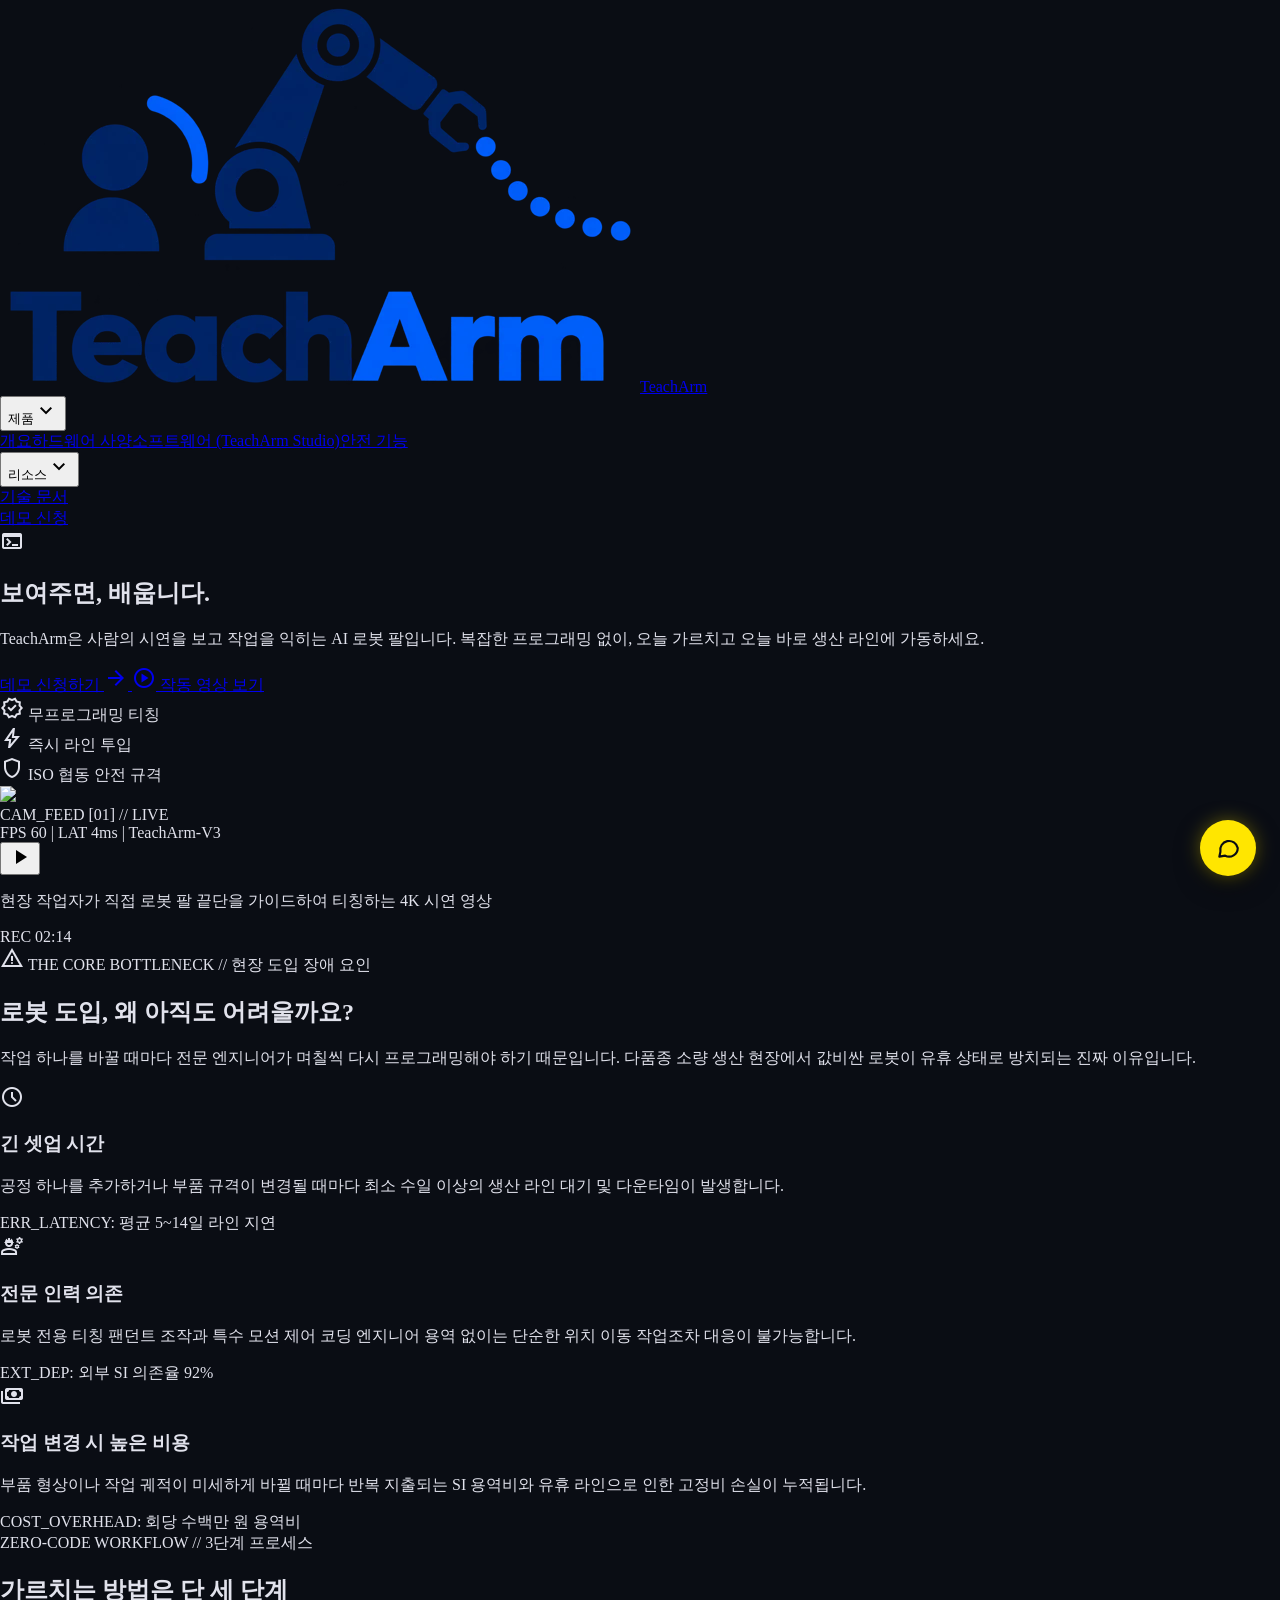
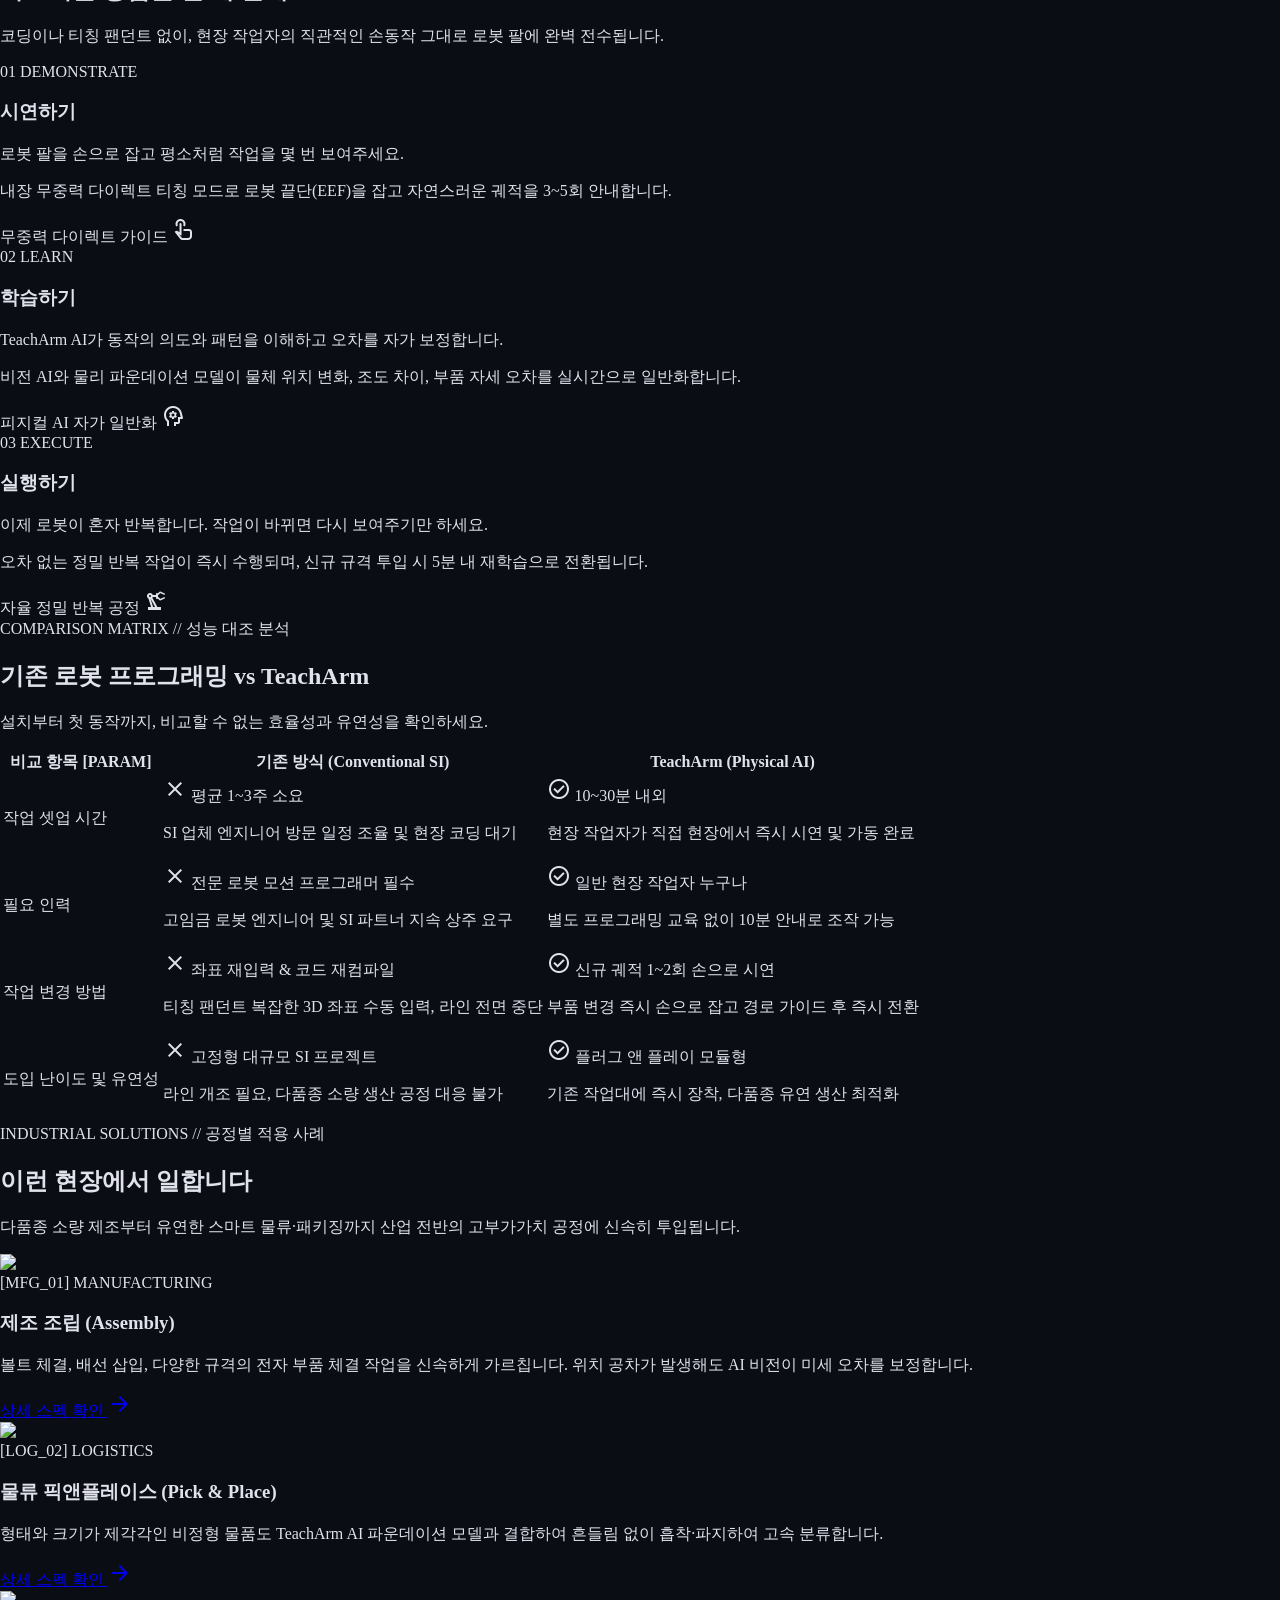
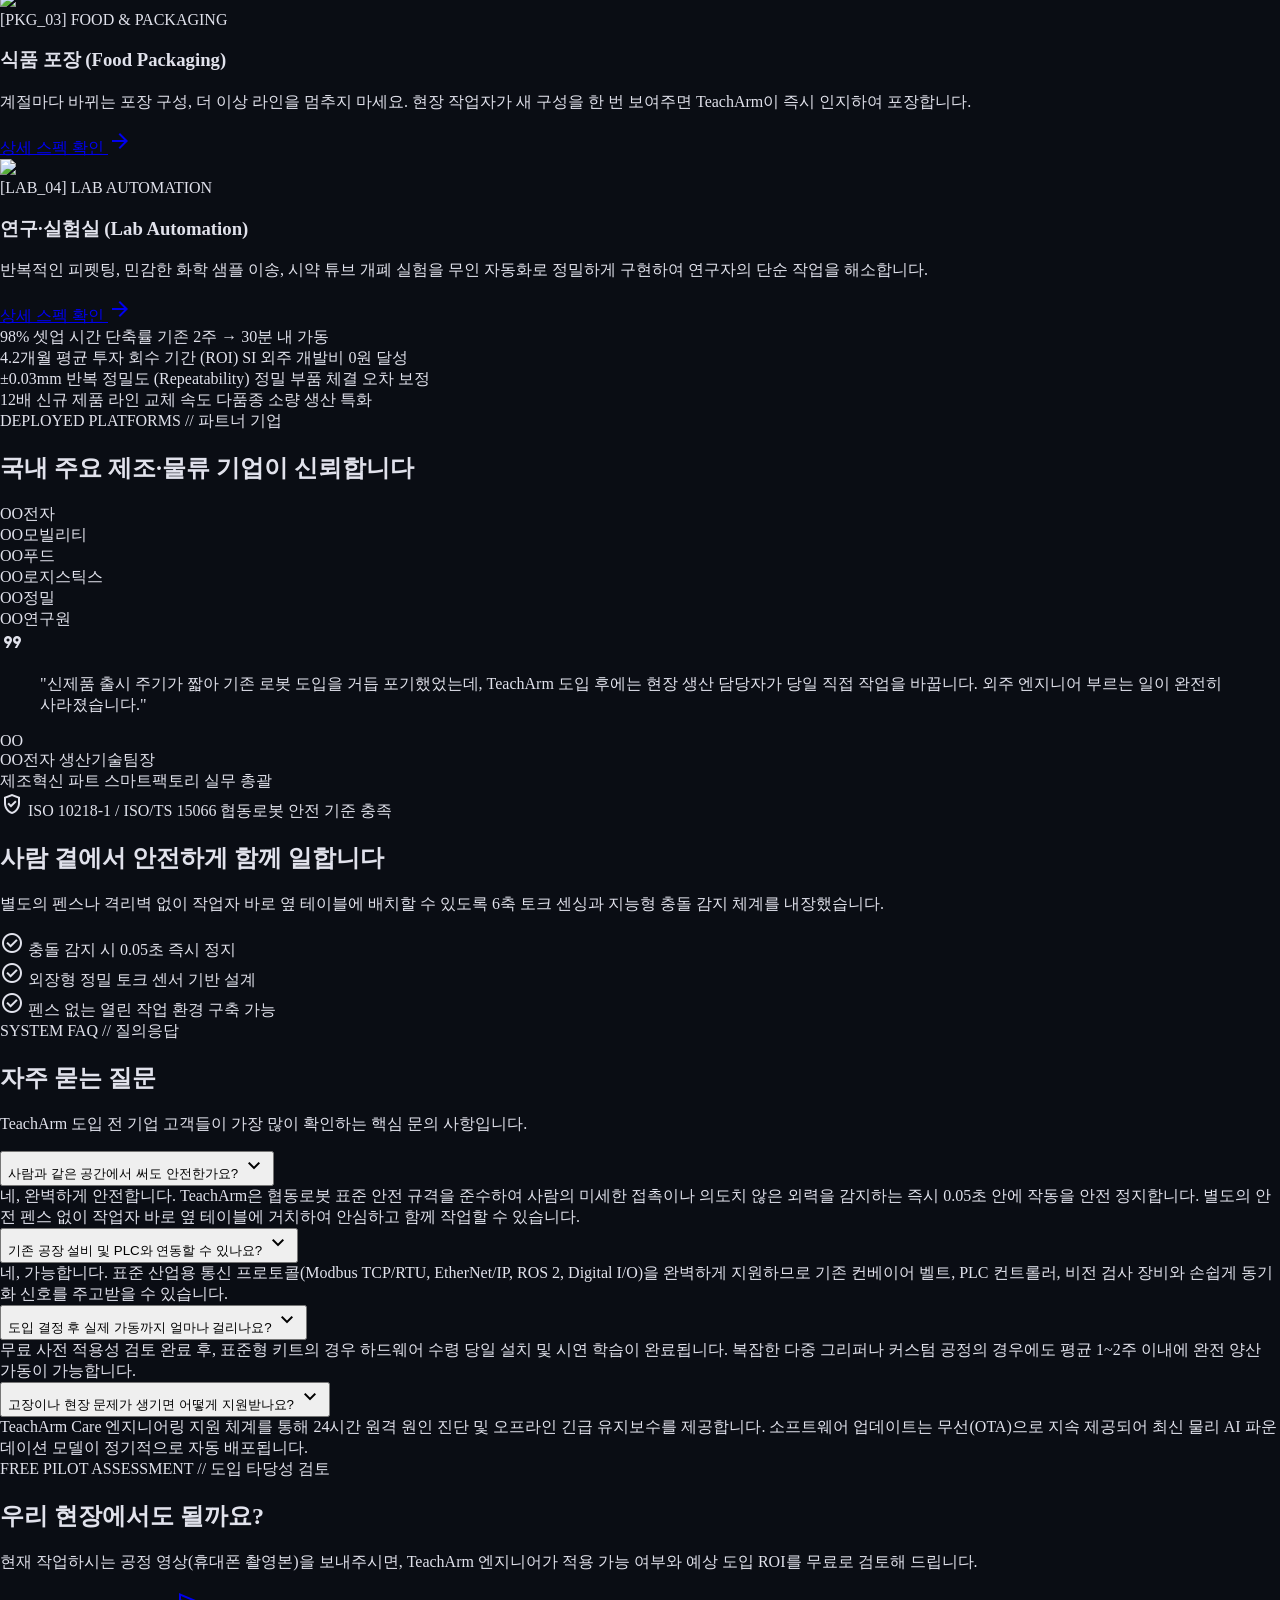
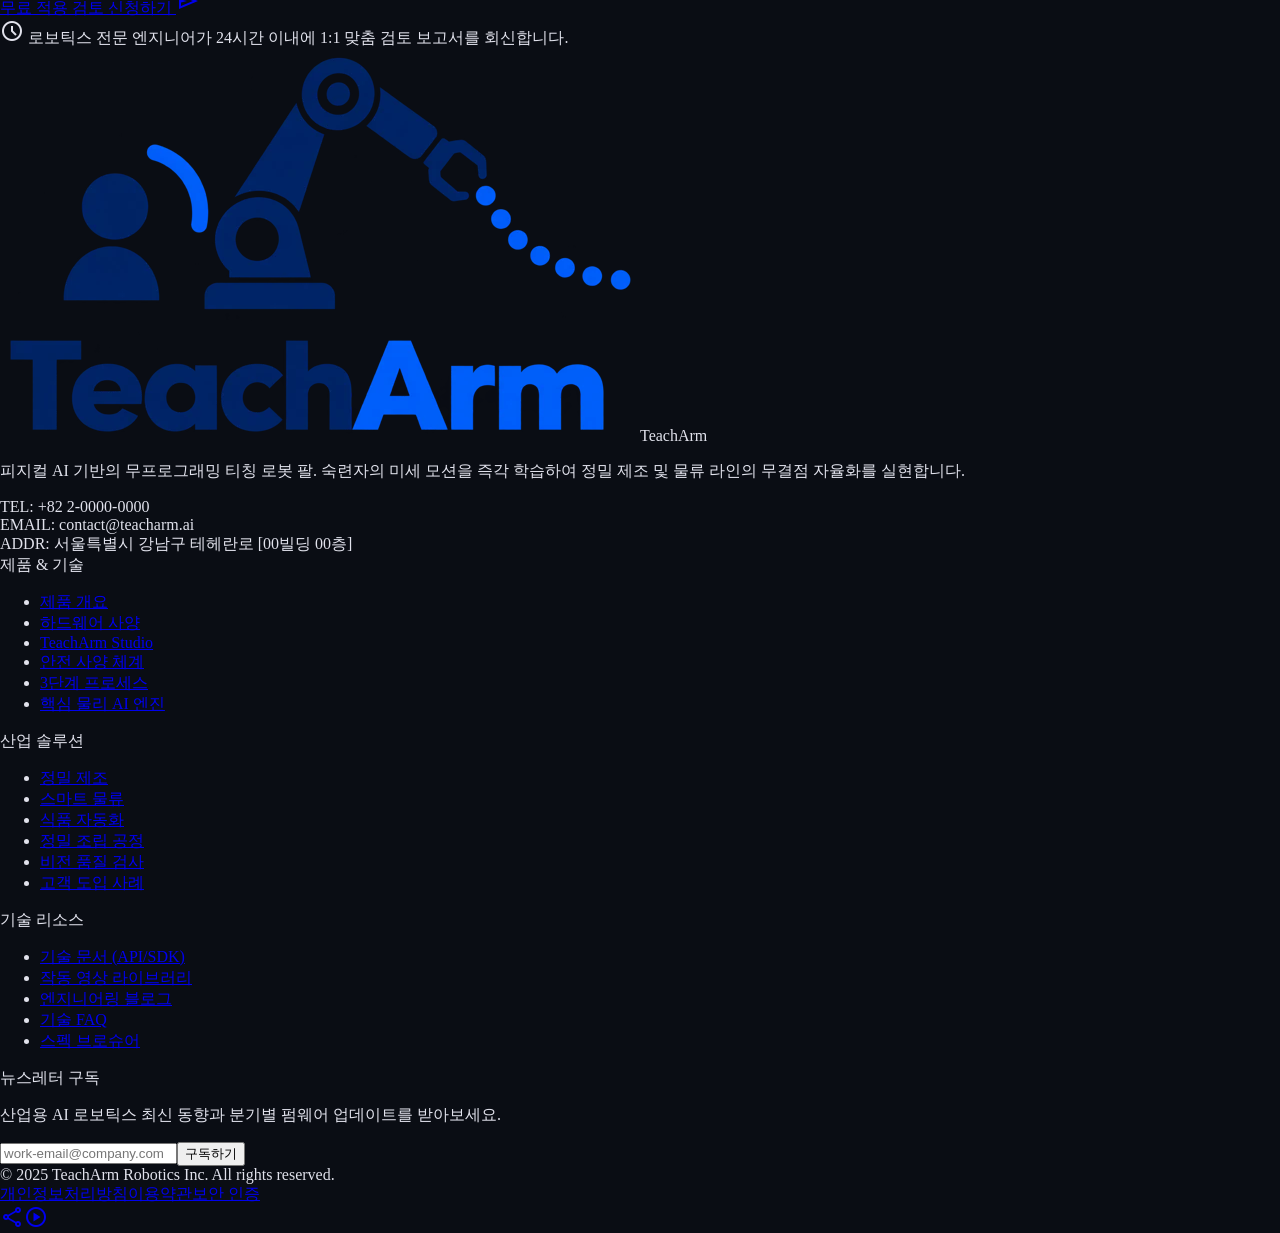
==== commit f6ea2adb: "feat: 문서 기반 RAG 상담 챗봇 추가 (Supabase + Gemini) - chatbot/schema.sql: documents·chunks 테이블과 match_chunk" ====
--- a/index.html
+++ b/index.html
@@ -114,7 +114,7 @@
       }
     }
   };
-</script></head><body class="bg-surface-canvas font-body-md text-on-surface antialiased selection:bg-primary selection:text-surface-canvas"><header class="fixed top-0 left-0 right-0 z-50 bg-[#0A0D14]/90 backdrop-blur-md border-b border-white/[0.08] shadow-[0_4px_24px_rgba(0,0,0,0.6)]"><div class="max-w-[1200px] mx-auto px-6 h-20 flex items-center justify-between gap-4"><div class="flex items-center gap-3 shrink-0"><a class="flex items-center gap-3 group" data-path="landing" href="#"><img alt="TeachArm Logo" class="h-10 w-auto object-contain" src="images/teacharm-logo.webp"/><span class="font-headline-sm text-headline-sm font-bold text-text-primary tracking-tight group-hover:text-primary transition-colors">TeachArm</span></a></div><nav class="hidden xl:flex items-center gap-1" data-active-classes="text-primary font-semibold"><div class="relative group"><button class="flex items-center gap-1 px-3 py-2 text-text-muted hover:text-primary font-label-ui text-label-ui transition-colors" type="button"><span>제품</span><span class="material-symbols-outlined text-[16px] text-text-muted group-hover:text-primary">expand_more</span></button><div class="absolute left-0 top-full pt-2 hidden group-hover:block group-focus-within:block w-56 z-50"><div class="bg-surface-elevated border border-white/[0.12] rounded-lg shadow-[0_12px_32px_rgba(0,0,0,0.8)] p-2 flex flex-col gap-1"><a class="px-3 py-2 text-text-muted hover:bg-white/[0.05] hover:text-primary rounded font-label-ui text-label-ui transition-colors" data-path="product-overview" href="#">개요</a><a class="px-3 py-2 text-text-muted hover:bg-white/[0.05] hover:text-primary rounded font-label-ui text-label-ui transition-colors" data-path="hardware-specs" href="#">하드웨어 사양</a><a class="px-3 py-2 text-text-muted hover:bg-white/[0.05] hover:text-primary rounded font-label-ui text-label-ui transition-colors" data-path="teacharm-studio" href="#">소프트웨어 (TeachArm Studio)</a><a class="px-3 py-2 text-text-muted hover:bg-white/[0.05] hover:text-primary rounded font-label-ui text-label-ui transition-colors" data-path="safety-systems" href="#">안전 기능</a></div></div></div><div class="relative group"><button class="flex items-center gap-1 px-3 py-2 text-text-muted hover:text-primary font-label-ui text-label-ui transition-colors" type="button"><span>리소스</span><span class="material-symbols-outlined text-[16px] text-text-muted group-hover:text-primary">expand_more</span></button><div class="absolute left-0 top-full pt-2 hidden group-hover:block group-focus-within:block w-52 z-50"><div class="bg-surface-elevated border border-white/[0.12] rounded-lg shadow-[0_12px_32px_rgba(0,0,0,0.8)] p-2 flex flex-col gap-1"><a class="px-3 py-2 text-text-muted hover:bg-white/[0.05] hover:text-primary rounded font-label-ui text-label-ui transition-colors" data-path="core-technology" href="technology.html">기술 문서</a></div></div></div></nav><div class="flex items-center gap-3 shrink-0"><a class="inline-flex items-center justify-center h-10 px-4 rounded-md bg-primary text-[#0A0D14] font-label-mono text-body-md font-bold tracking-wider uppercase shadow-[0_0_15px_rgba(255,230,0,0.25)] hover:bg-primary-container hover:shadow-[0_0_20px_rgba(255,230,0,0.4)] transition-all active:scale-[0.98]" data-path="demo-request" href="#">데모 신청</a><div class="w-8 h-8 rounded border border-white/[0.15] bg-surface-elevated flex items-center justify-center shrink-0 text-laser-cyan"><span class="material-symbols-outlined text-[18px]">terminal</span></div></div></div></header><main class="w-full pt-20 bg-surface-canvas min-h-screen text-on-surface"><div class="flex flex-col w-full">
+</script><link href="chatbot/widget/chat-widget.css" rel="stylesheet"/></head><body class="bg-surface-canvas font-body-md text-on-surface antialiased selection:bg-primary selection:text-surface-canvas"><header class="fixed top-0 left-0 right-0 z-50 bg-[#0A0D14]/90 backdrop-blur-md border-b border-white/[0.08] shadow-[0_4px_24px_rgba(0,0,0,0.6)]"><div class="max-w-[1200px] mx-auto px-6 h-20 flex items-center justify-between gap-4"><div class="flex items-center gap-3 shrink-0"><a class="flex items-center gap-3 group" data-path="landing" href="#"><img alt="TeachArm Logo" class="h-10 w-auto object-contain" src="images/teacharm-logo.webp"/><span class="font-headline-sm text-headline-sm font-bold text-text-primary tracking-tight group-hover:text-primary transition-colors">TeachArm</span></a></div><nav class="hidden xl:flex items-center gap-1" data-active-classes="text-primary font-semibold"><div class="relative group"><button class="flex items-center gap-1 px-3 py-2 text-text-muted hover:text-primary font-label-ui text-label-ui transition-colors" type="button"><span>제품</span><span class="material-symbols-outlined text-[16px] text-text-muted group-hover:text-primary">expand_more</span></button><div class="absolute left-0 top-full pt-2 hidden group-hover:block group-focus-within:block w-56 z-50"><div class="bg-surface-elevated border border-white/[0.12] rounded-lg shadow-[0_12px_32px_rgba(0,0,0,0.8)] p-2 flex flex-col gap-1"><a class="px-3 py-2 text-text-muted hover:bg-white/[0.05] hover:text-primary rounded font-label-ui text-label-ui transition-colors" data-path="product-overview" href="#">개요</a><a class="px-3 py-2 text-text-muted hover:bg-white/[0.05] hover:text-primary rounded font-label-ui text-label-ui transition-colors" data-path="hardware-specs" href="#">하드웨어 사양</a><a class="px-3 py-2 text-text-muted hover:bg-white/[0.05] hover:text-primary rounded font-label-ui text-label-ui transition-colors" data-path="teacharm-studio" href="#">소프트웨어 (TeachArm Studio)</a><a class="px-3 py-2 text-text-muted hover:bg-white/[0.05] hover:text-primary rounded font-label-ui text-label-ui transition-colors" data-path="safety-systems" href="#">안전 기능</a></div></div></div><div class="relative group"><button class="flex items-center gap-1 px-3 py-2 text-text-muted hover:text-primary font-label-ui text-label-ui transition-colors" type="button"><span>리소스</span><span class="material-symbols-outlined text-[16px] text-text-muted group-hover:text-primary">expand_more</span></button><div class="absolute left-0 top-full pt-2 hidden group-hover:block group-focus-within:block w-52 z-50"><div class="bg-surface-elevated border border-white/[0.12] rounded-lg shadow-[0_12px_32px_rgba(0,0,0,0.8)] p-2 flex flex-col gap-1"><a class="px-3 py-2 text-text-muted hover:bg-white/[0.05] hover:text-primary rounded font-label-ui text-label-ui transition-colors" data-path="core-technology" href="technology.html">기술 문서</a></div></div></div></nav><div class="flex items-center gap-3 shrink-0"><a class="inline-flex items-center justify-center h-10 px-4 rounded-md bg-primary text-[#0A0D14] font-label-mono text-body-md font-bold tracking-wider uppercase shadow-[0_0_15px_rgba(255,230,0,0.25)] hover:bg-primary-container hover:shadow-[0_0_20px_rgba(255,230,0,0.4)] transition-all active:scale-[0.98]" data-path="demo-request" href="#">데모 신청</a><div class="w-8 h-8 rounded border border-white/[0.15] bg-surface-elevated flex items-center justify-center shrink-0 text-laser-cyan"><span class="material-symbols-outlined text-[18px]">terminal</span></div></div></div></header><main class="w-full pt-20 bg-surface-canvas min-h-screen text-on-surface"><div class="flex flex-col w-full">
 <!-- SECTION 1: HERO -->
 <section class="w-full bg-surface-canvas border-b border-white/[0.08] relative overflow-hidden">
 <div class="absolute inset-0 opacity-[0.03] pointer-events-none" style="background-image: radial-gradient(#00F0FF 1px, transparent 1px); background-size: 24px 24px;"></div>
@@ -750,4 +750,4 @@
       });
     });
   })();
-</script></main><footer class="w-full bg-[#07090E] border-t border-white/[0.08]"><div class="max-w-[1200px] mx-auto px-6 py-16"><div class="grid grid-cols-1 md:grid-cols-2 lg:grid-cols-6 gap-10 pb-12 border-b border-white/[0.08]"><div class="lg:col-span-2 flex flex-col gap-4"><div class="flex items-center gap-3"><img alt="TeachArm Logo" class="h-9 w-auto object-contain" src="images/teacharm-logo.webp"/><span class="font-headline-sm text-headline-sm font-bold text-text-primary">TeachArm</span></div><p class="font-body-sm text-body-sm text-text-muted max-w-sm">피지컬 AI 기반의 무프로그래밍 티칭 로봇 팔. 숙련자의 미세 모션을 즉각 학습하여 정밀 제조 및 물류 라인의 무결점 자율화를 실현합니다.</p><div class="flex flex-col gap-1.5 font-label-mono text-label-sm text-text-muted pt-2"><div><span class="text-laser-cyan font-bold">TEL:</span> +82 2-0000-0000</div><div><span class="text-laser-cyan font-bold">EMAIL:</span> contact@teacharm.ai</div><div><span class="text-laser-cyan font-bold">ADDR:</span> 서울특별시 강남구 테헤란로 [00빌딩 00층]</div></div></div><div><div class="font-label-mono text-label-sm font-bold uppercase tracking-wider text-text-primary mb-3">제품 &amp; 기술</div><ul class="space-y-2 font-body-sm text-body-sm text-text-muted"><li><a class="hover:text-primary transition-colors" data-path="product-overview" href="#">제품 개요</a></li><li><a class="hover:text-primary transition-colors" data-path="hardware-specs" href="#">하드웨어 사양</a></li><li><a class="hover:text-primary transition-colors" data-path="teacharm-studio" href="#">TeachArm Studio</a></li><li><a class="hover:text-primary transition-colors" data-path="safety-systems" href="#">안전 사양 체계</a></li><li><a class="hover:text-primary transition-colors" data-path="three-step-process" href="#">3단계 프로세스</a></li><li><a class="hover:text-primary transition-colors" data-path="core-technology" href="technology.html">핵심 물리 AI 엔진</a></li></ul></div><div><div class="font-label-mono text-label-sm font-bold uppercase tracking-wider text-text-primary mb-3">산업 솔루션</div><ul class="space-y-2 font-body-sm text-body-sm text-text-muted"><li><a class="hover:text-primary transition-colors" data-path="solution-manufacturing" href="#">정밀 제조</a></li><li><a class="hover:text-primary transition-colors" data-path="solution-logistics" href="#">스마트 물류</a></li><li><a class="hover:text-primary transition-colors" data-path="solution-food" href="#">식품 자동화</a></li><li><a class="hover:text-primary transition-colors" data-path="solution-assembly" href="#">정밀 조립 공정</a></li><li><a class="hover:text-primary transition-colors" data-path="solution-inspection" href="#">비전 품질 검사</a></li><li><a class="hover:text-primary transition-colors" data-path="case-studies" href="#">고객 도입 사례</a></li></ul></div><div><div class="font-label-mono text-label-sm font-bold uppercase tracking-wider text-text-primary mb-3">기술 리소스</div><ul class="space-y-2 font-body-sm text-body-sm text-text-muted"><li><a class="hover:text-primary transition-colors" data-path="documentation" href="#">기술 문서 (API/SDK)</a></li><li><a class="hover:text-primary transition-colors" data-path="video-library" href="#">작동 영상 라이브러리</a></li><li><a class="hover:text-primary transition-colors" data-path="tech-blog" href="#">엔지니어링 블로그</a></li><li><a class="hover:text-primary transition-colors" data-path="faq" href="#">기술 FAQ</a></li><li><a class="hover:text-primary transition-colors" data-path="brochure-download" href="#">스펙 브로슈어</a></li></ul></div><div><div class="font-label-mono text-label-sm font-bold uppercase tracking-wider text-text-primary mb-3">뉴스레터 구독</div><p class="font-body-sm text-body-sm text-text-muted mb-3">산업용 AI 로보틱스 최신 동향과 분기별 펌웨어 업데이트를 받아보세요.</p><form class="flex flex-col gap-2" onsubmit="return false;"><input class="h-10 px-3 bg-surface-chassis border border-white/[0.1] rounded text-body-sm focus:outline-none focus:border-primary text-text-primary placeholder:text-text-muted/60 font-mono text-[12px]" placeholder="work-email@company.com" type="email"/><button class="h-10 bg-primary text-[#0A0D14] rounded font-label-mono text-body-md font-bold tracking-wider uppercase hover:bg-primary-container transition-colors shadow-sm" type="button">구독하기</button></form></div></div><div class="pt-8 flex flex-col md:flex-row items-center justify-between gap-4"><div class="font-label-mono text-label-sm text-text-muted">© 2025 TeachArm Robotics Inc. All rights reserved.</div><div class="flex items-center gap-6 font-body-sm text-body-sm text-text-muted"><a class="hover:text-primary transition-colors" data-path="privacy-policy" href="#">개인정보처리방침</a><a class="hover:text-primary transition-colors" data-path="terms-of-service" href="#">이용약관</a><a class="hover:text-primary transition-colors" data-path="security" href="#">보안 인증</a></div><div class="flex items-center gap-3"><a aria-label="LinkedIn" class="w-9 h-9 rounded border border-white/[0.1] bg-surface-chassis flex items-center justify-center text-text-muted hover:text-primary hover:border-primary transition-all" href="#"><span class="material-symbols-outlined text-[18px]">share</span></a><a aria-label="YouTube" class="w-9 h-9 rounded border border-white/[0.1] bg-surface-chassis flex items-center justify-center text-text-muted hover:text-primary hover:border-primary transition-all" href="#"><span class="material-symbols-outlined text-[18px]">play_circle</span></a></div></div></div></footer></body></html>+</script></main><footer class="w-full bg-[#07090E] border-t border-white/[0.08]"><div class="max-w-[1200px] mx-auto px-6 py-16"><div class="grid grid-cols-1 md:grid-cols-2 lg:grid-cols-6 gap-10 pb-12 border-b border-white/[0.08]"><div class="lg:col-span-2 flex flex-col gap-4"><div class="flex items-center gap-3"><img alt="TeachArm Logo" class="h-9 w-auto object-contain" src="images/teacharm-logo.webp"/><span class="font-headline-sm text-headline-sm font-bold text-text-primary">TeachArm</span></div><p class="font-body-sm text-body-sm text-text-muted max-w-sm">피지컬 AI 기반의 무프로그래밍 티칭 로봇 팔. 숙련자의 미세 모션을 즉각 학습하여 정밀 제조 및 물류 라인의 무결점 자율화를 실현합니다.</p><div class="flex flex-col gap-1.5 font-label-mono text-label-sm text-text-muted pt-2"><div><span class="text-laser-cyan font-bold">TEL:</span> +82 2-0000-0000</div><div><span class="text-laser-cyan font-bold">EMAIL:</span> contact@teacharm.ai</div><div><span class="text-laser-cyan font-bold">ADDR:</span> 서울특별시 강남구 테헤란로 [00빌딩 00층]</div></div></div><div><div class="font-label-mono text-label-sm font-bold uppercase tracking-wider text-text-primary mb-3">제품 &amp; 기술</div><ul class="space-y-2 font-body-sm text-body-sm text-text-muted"><li><a class="hover:text-primary transition-colors" data-path="product-overview" href="#">제품 개요</a></li><li><a class="hover:text-primary transition-colors" data-path="hardware-specs" href="#">하드웨어 사양</a></li><li><a class="hover:text-primary transition-colors" data-path="teacharm-studio" href="#">TeachArm Studio</a></li><li><a class="hover:text-primary transition-colors" data-path="safety-systems" href="#">안전 사양 체계</a></li><li><a class="hover:text-primary transition-colors" data-path="three-step-process" href="#">3단계 프로세스</a></li><li><a class="hover:text-primary transition-colors" data-path="core-technology" href="technology.html">핵심 물리 AI 엔진</a></li></ul></div><div><div class="font-label-mono text-label-sm font-bold uppercase tracking-wider text-text-primary mb-3">산업 솔루션</div><ul class="space-y-2 font-body-sm text-body-sm text-text-muted"><li><a class="hover:text-primary transition-colors" data-path="solution-manufacturing" href="#">정밀 제조</a></li><li><a class="hover:text-primary transition-colors" data-path="solution-logistics" href="#">스마트 물류</a></li><li><a class="hover:text-primary transition-colors" data-path="solution-food" href="#">식품 자동화</a></li><li><a class="hover:text-primary transition-colors" data-path="solution-assembly" href="#">정밀 조립 공정</a></li><li><a class="hover:text-primary transition-colors" data-path="solution-inspection" href="#">비전 품질 검사</a></li><li><a class="hover:text-primary transition-colors" data-path="case-studies" href="#">고객 도입 사례</a></li></ul></div><div><div class="font-label-mono text-label-sm font-bold uppercase tracking-wider text-text-primary mb-3">기술 리소스</div><ul class="space-y-2 font-body-sm text-body-sm text-text-muted"><li><a class="hover:text-primary transition-colors" data-path="documentation" href="#">기술 문서 (API/SDK)</a></li><li><a class="hover:text-primary transition-colors" data-path="video-library" href="#">작동 영상 라이브러리</a></li><li><a class="hover:text-primary transition-colors" data-path="tech-blog" href="#">엔지니어링 블로그</a></li><li><a class="hover:text-primary transition-colors" data-path="faq" href="#">기술 FAQ</a></li><li><a class="hover:text-primary transition-colors" data-path="brochure-download" href="#">스펙 브로슈어</a></li></ul></div><div><div class="font-label-mono text-label-sm font-bold uppercase tracking-wider text-text-primary mb-3">뉴스레터 구독</div><p class="font-body-sm text-body-sm text-text-muted mb-3">산업용 AI 로보틱스 최신 동향과 분기별 펌웨어 업데이트를 받아보세요.</p><form class="flex flex-col gap-2" onsubmit="return false;"><input class="h-10 px-3 bg-surface-chassis border border-white/[0.1] rounded text-body-sm focus:outline-none focus:border-primary text-text-primary placeholder:text-text-muted/60 font-mono text-[12px]" placeholder="work-email@company.com" type="email"/><button class="h-10 bg-primary text-[#0A0D14] rounded font-label-mono text-body-md font-bold tracking-wider uppercase hover:bg-primary-container transition-colors shadow-sm" type="button">구독하기</button></form></div></div><div class="pt-8 flex flex-col md:flex-row items-center justify-between gap-4"><div class="font-label-mono text-label-sm text-text-muted">© 2025 TeachArm Robotics Inc. All rights reserved.</div><div class="flex items-center gap-6 font-body-sm text-body-sm text-text-muted"><a class="hover:text-primary transition-colors" data-path="privacy-policy" href="#">개인정보처리방침</a><a class="hover:text-primary transition-colors" data-path="terms-of-service" href="#">이용약관</a><a class="hover:text-primary transition-colors" data-path="security" href="#">보안 인증</a></div><div class="flex items-center gap-3"><a aria-label="LinkedIn" class="w-9 h-9 rounded border border-white/[0.1] bg-surface-chassis flex items-center justify-center text-text-muted hover:text-primary hover:border-primary transition-all" href="#"><span class="material-symbols-outlined text-[18px]">share</span></a><a aria-label="YouTube" class="w-9 h-9 rounded border border-white/[0.1] bg-surface-chassis flex items-center justify-center text-text-muted hover:text-primary hover:border-primary transition-all" href="#"><span class="material-symbols-outlined text-[18px]">play_circle</span></a></div></div></div></footer><script defer src="chatbot/widget/chat-widget.js"></script></body></html>
--- a/chatbot/widget/chat-widget.css
+++ b/chatbot/widget/chat-widget.css
@@ -0,0 +1,296 @@
+/* TeachArm 상담 챗봇 위젯 — 사이트 Tailwind와 충돌하지 않도록 모든 클래스에 tac- 접두사 사용 */
+.tac-root {
+  --tac-primary: #ffe600;
+  --tac-canvas: #0a0d14;
+  --tac-surface: #161b26;
+  --tac-chassis: #0f131c;
+  --tac-border: rgba(255, 255, 255, 0.12);
+  --tac-text: #e1e2ec;
+  --tac-muted: #94a3b8;
+  --tac-cyan: #00f0ff;
+  font-family: "Hanken Grotesk", "Pretendard", system-ui, -apple-system, "Apple SD Gothic Neo", sans-serif;
+  font-size: 14px;
+  line-height: 1.6;
+  color: var(--tac-text);
+}
+
+.tac-root *,
+.tac-root *::before,
+.tac-root *::after {
+  box-sizing: border-box;
+}
+
+/* 열기 버튼 */
+.tac-launcher {
+  position: fixed;
+  right: 24px;
+  bottom: 24px;
+  z-index: 9998;
+  width: 56px;
+  height: 56px;
+  border: 0;
+  border-radius: 50%;
+  background: var(--tac-primary);
+  color: var(--tac-canvas);
+  display: flex;
+  align-items: center;
+  justify-content: center;
+  cursor: pointer;
+  box-shadow: 0 0 18px rgba(255, 230, 0, 0.35), 0 8px 24px rgba(0, 0, 0, 0.6);
+  transition: transform 0.15s, box-shadow 0.15s;
+}
+.tac-launcher:hover {
+  transform: translateY(-2px);
+  box-shadow: 0 0 24px rgba(255, 230, 0, 0.5), 0 8px 24px rgba(0, 0, 0, 0.6);
+}
+.tac-launcher svg {
+  width: 26px;
+  height: 26px;
+}
+.tac-root.tac-open .tac-launcher {
+  display: none;
+}
+
+/* 패널 */
+.tac-panel {
+  position: fixed;
+  right: 24px;
+  bottom: 24px;
+  z-index: 9999;
+  width: 380px;
+  height: min(620px, calc(100vh - 48px));
+  display: none;
+  flex-direction: column;
+  background: var(--tac-surface);
+  border: 1px solid var(--tac-border);
+  border-radius: 14px;
+  box-shadow: 0 16px 48px rgba(0, 0, 0, 0.8);
+  overflow: hidden;
+}
+.tac-root.tac-open .tac-panel {
+  display: flex;
+}
+
+.tac-header {
+  display: flex;
+  align-items: center;
+  gap: 10px;
+  padding: 14px 16px;
+  background: var(--tac-chassis);
+  border-bottom: 1px solid var(--tac-border);
+}
+.tac-dot {
+  width: 8px;
+  height: 8px;
+  border-radius: 50%;
+  background: var(--tac-cyan);
+  box-shadow: 0 0 8px var(--tac-cyan);
+  flex-shrink: 0;
+}
+.tac-title {
+  font-weight: 700;
+  color: #fff;
+  font-size: 15px;
+}
+.tac-subtitle {
+  font-family: "JetBrains Mono", ui-monospace, monospace;
+  font-size: 11px;
+  color: var(--tac-muted);
+}
+.tac-close {
+  margin-left: auto;
+  width: 32px;
+  height: 32px;
+  border: 0;
+  border-radius: 6px;
+  background: transparent;
+  color: var(--tac-muted);
+  font-size: 22px;
+  line-height: 1;
+  cursor: pointer;
+}
+.tac-close:hover {
+  background: rgba(255, 255, 255, 0.06);
+  color: #fff;
+}
+
+/* 메시지 */
+.tac-messages {
+  flex: 1;
+  overflow-y: auto;
+  padding: 16px;
+  display: flex;
+  flex-direction: column;
+  gap: 12px;
+  scrollbar-width: thin;
+}
+.tac-msg {
+  max-width: 88%;
+  padding: 10px 13px;
+  border-radius: 12px;
+  word-break: keep-all;
+  overflow-wrap: anywhere;
+}
+.tac-msg p {
+  margin: 0 0 6px;
+}
+.tac-msg p:last-child,
+.tac-msg ul:last-child {
+  margin-bottom: 0;
+}
+.tac-msg ul {
+  margin: 0 0 6px;
+  padding-left: 18px;
+}
+.tac-msg li {
+  margin: 2px 0;
+}
+.tac-msg strong {
+  color: #fff;
+}
+.tac-user {
+  align-self: flex-end;
+  background: var(--tac-primary);
+  color: var(--tac-canvas);
+  border-bottom-right-radius: 4px;
+  white-space: pre-wrap;
+}
+.tac-bot {
+  align-self: flex-start;
+  background: var(--tac-chassis);
+  border: 1px solid var(--tac-border);
+  border-bottom-left-radius: 4px;
+}
+.tac-error {
+  border-color: rgba(255, 120, 120, 0.4);
+  color: #ffb4b4;
+}
+.tac-cite {
+  color: var(--tac-cyan);
+  font-size: 11px;
+  text-decoration: none;
+  margin-left: 1px;
+}
+.tac-cite:hover {
+  text-decoration: underline;
+}
+.tac-sources {
+  margin-top: 8px;
+  padding-top: 8px;
+  border-top: 1px solid var(--tac-border);
+  font-size: 12px;
+  color: var(--tac-muted);
+}
+.tac-sources a {
+  display: block;
+  color: var(--tac-muted);
+  text-decoration: none;
+  white-space: nowrap;
+  overflow: hidden;
+  text-overflow: ellipsis;
+}
+.tac-sources a:hover {
+  color: var(--tac-cyan);
+}
+.tac-typing {
+  color: var(--tac-muted);
+}
+.tac-typing::after {
+  content: "";
+  animation: tac-dots 1.2s steps(4) infinite;
+}
+@keyframes tac-dots {
+  0% { content: ""; }
+  25% { content: "."; }
+  50% { content: ".."; }
+  75% { content: "..."; }
+}
+
+/* 빠른 질문 + 입력 */
+.tac-footer {
+  border-top: 1px solid var(--tac-border);
+  background: var(--tac-chassis);
+  padding: 10px 12px 12px;
+}
+.tac-quick {
+  display: flex;
+  gap: 6px;
+  margin-bottom: 8px;
+  flex-wrap: wrap;
+}
+.tac-chip {
+  border: 1px solid var(--tac-border);
+  background: var(--tac-surface);
+  color: var(--tac-text);
+  border-radius: 999px;
+  padding: 5px 12px;
+  font: inherit;
+  font-size: 12px;
+  cursor: pointer;
+  transition: border-color 0.15s, color 0.15s;
+}
+.tac-chip:hover:not(:disabled) {
+  border-color: var(--tac-primary);
+  color: var(--tac-primary);
+}
+.tac-form {
+  display: flex;
+  gap: 8px;
+  align-items: flex-end;
+}
+.tac-input {
+  flex: 1;
+  resize: none;
+  max-height: 96px;
+  min-height: 40px;
+  padding: 9px 12px;
+  border: 1px solid var(--tac-border);
+  border-radius: 8px;
+  background: var(--tac-canvas);
+  color: #fff;
+  font: inherit;
+  outline: none;
+}
+.tac-input:focus {
+  border-color: var(--tac-primary);
+  box-shadow: none;
+}
+.tac-input::placeholder {
+  color: rgba(148, 163, 184, 0.6);
+}
+.tac-send {
+  width: 40px;
+  height: 40px;
+  border: 0;
+  border-radius: 8px;
+  background: var(--tac-primary);
+  color: var(--tac-canvas);
+  display: flex;
+  align-items: center;
+  justify-content: center;
+  cursor: pointer;
+  flex-shrink: 0;
+}
+.tac-send svg {
+  width: 18px;
+  height: 18px;
+}
+.tac-root button:disabled,
+.tac-input:disabled {
+  opacity: 0.5;
+  cursor: not-allowed;
+}
+
+@media (max-width: 480px) {
+  .tac-launcher {
+    right: 16px;
+    bottom: 16px;
+  }
+  .tac-panel {
+    right: 16px;
+    left: 16px;
+    bottom: 16px;
+    width: auto;
+    height: min(560px, calc(100vh - 32px));
+  }
+}
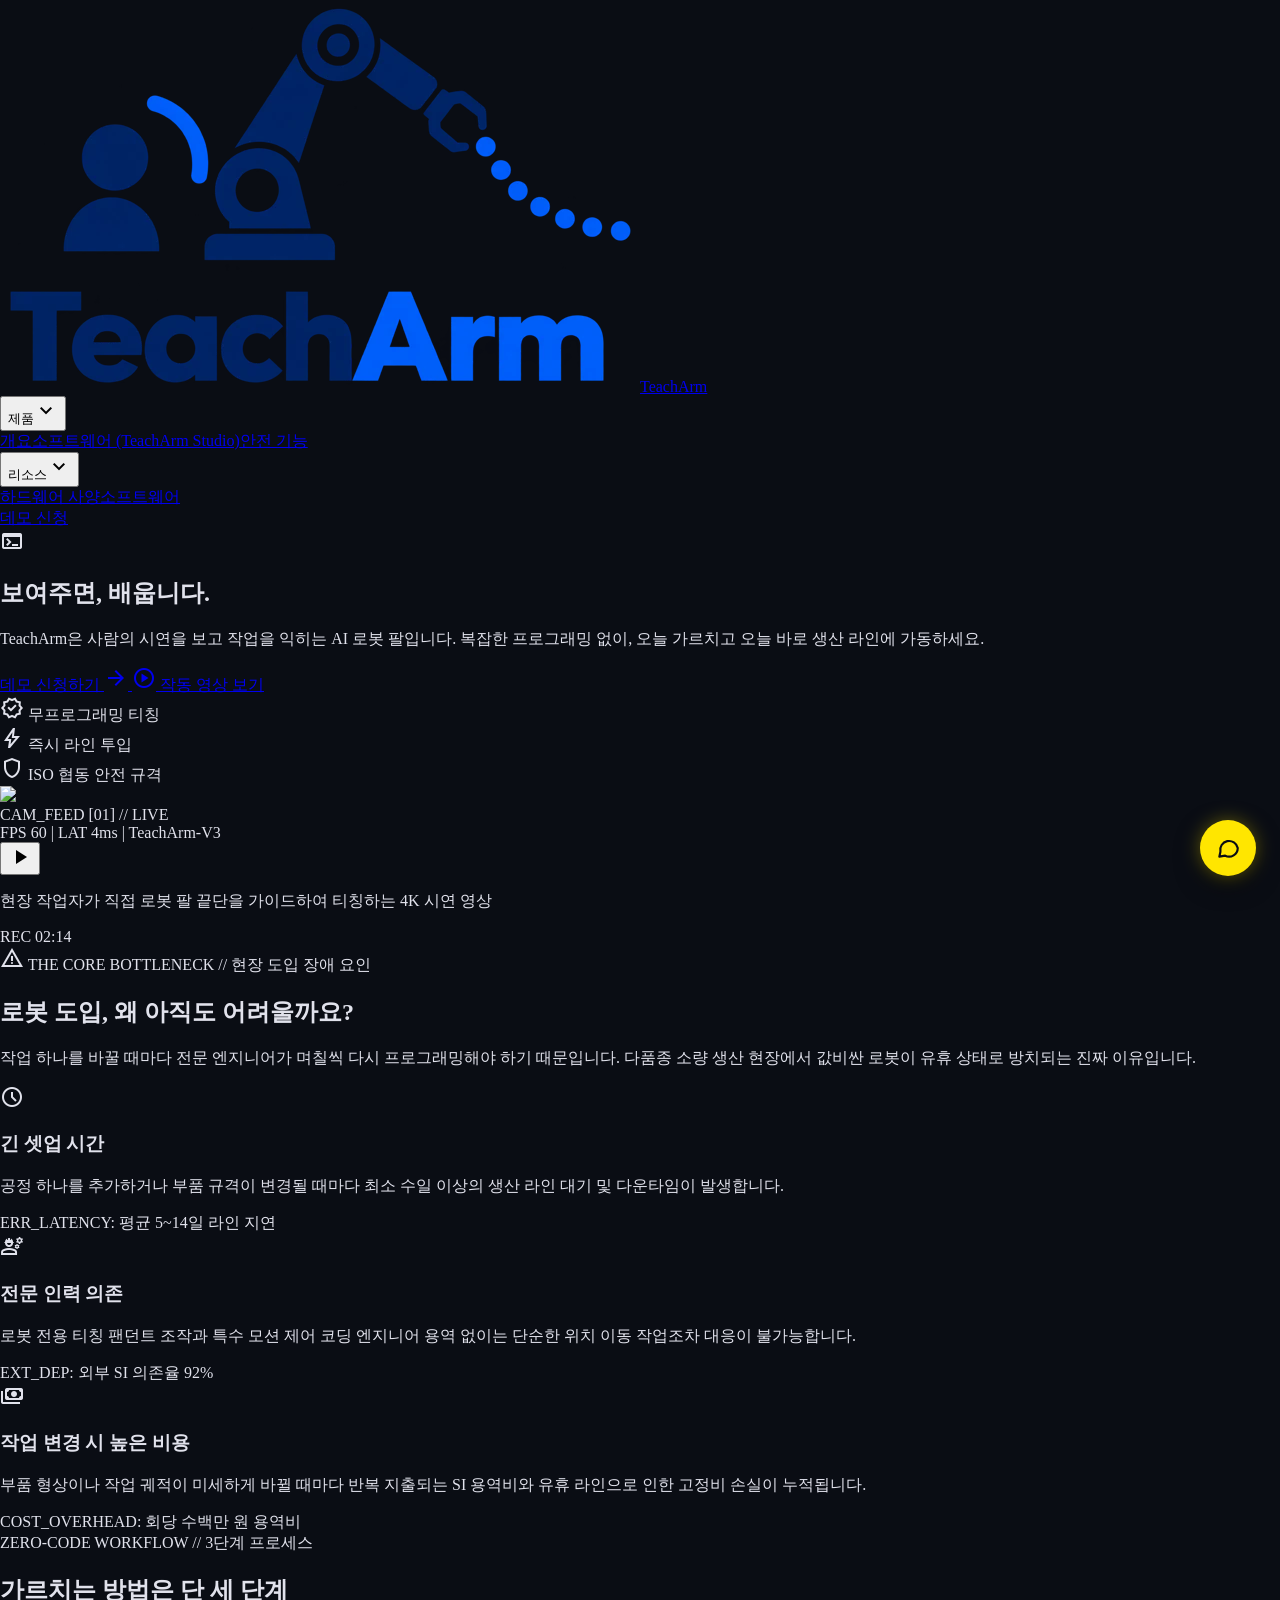
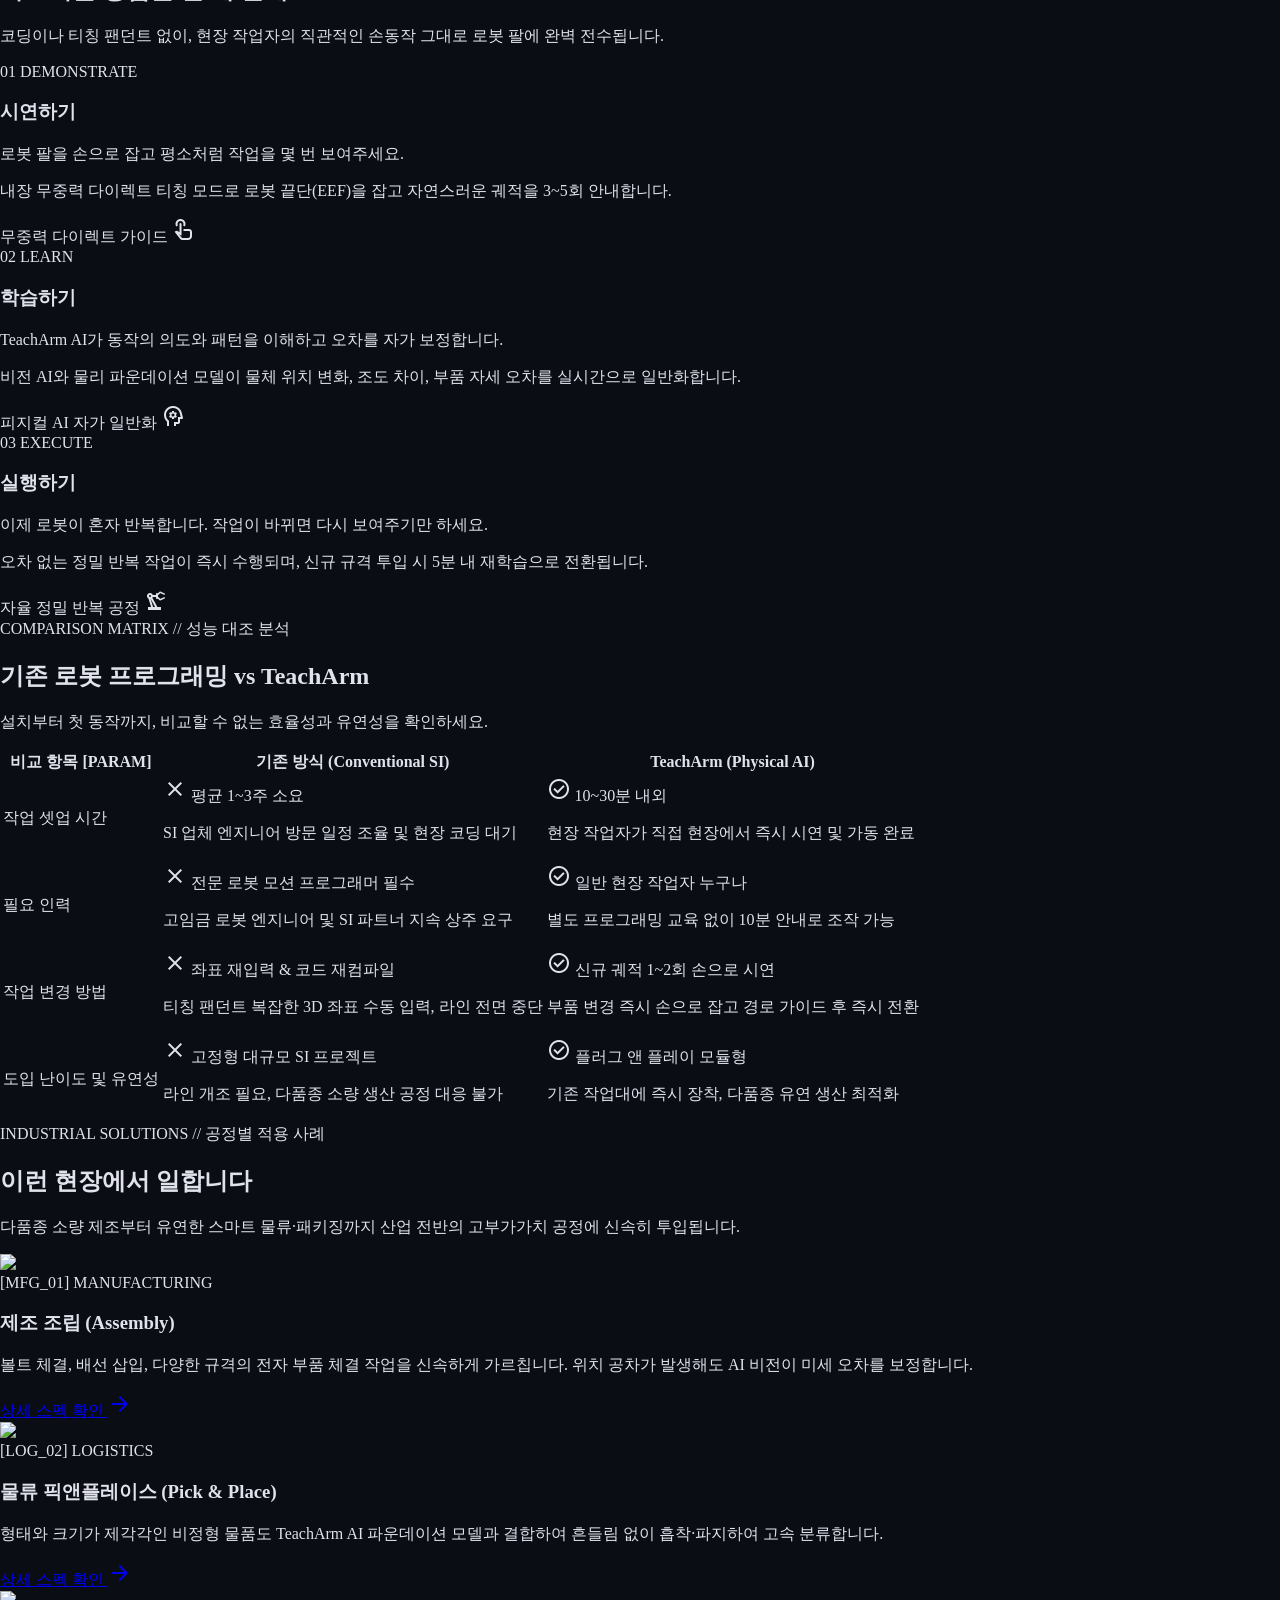
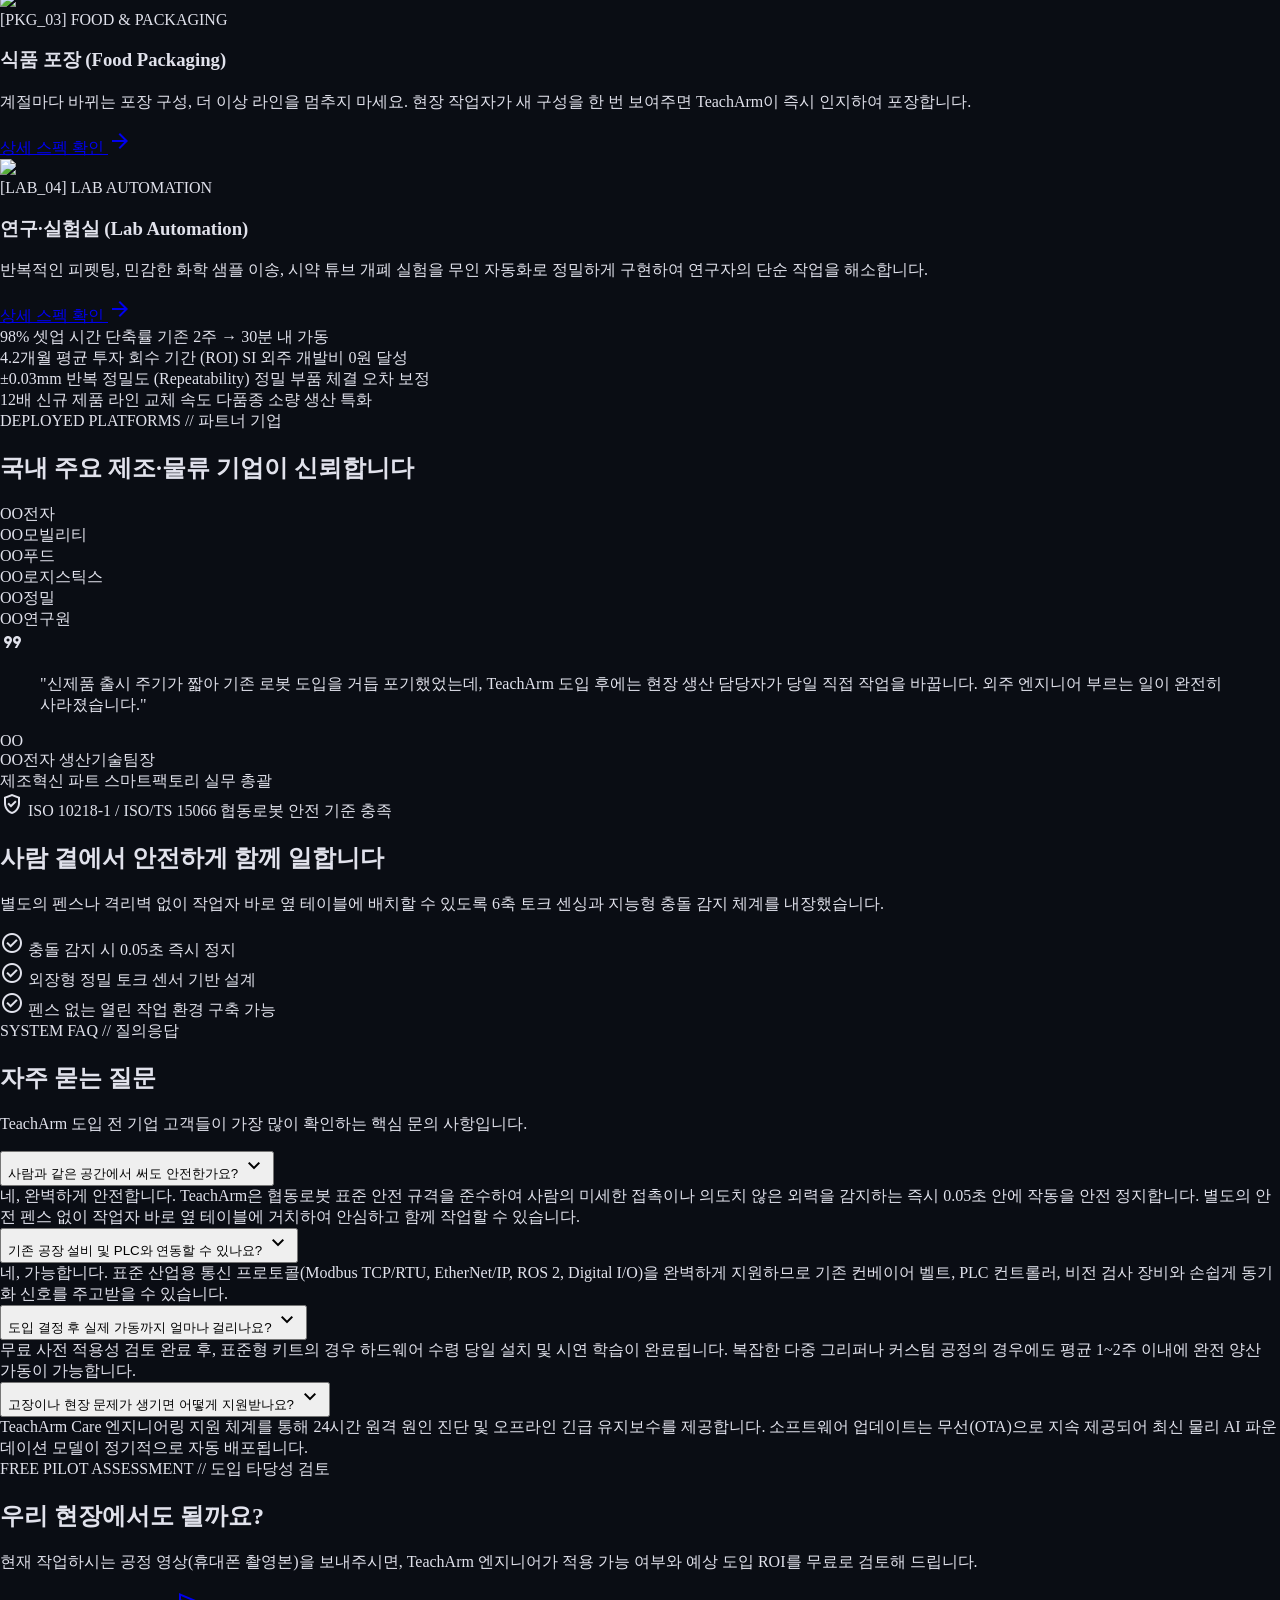
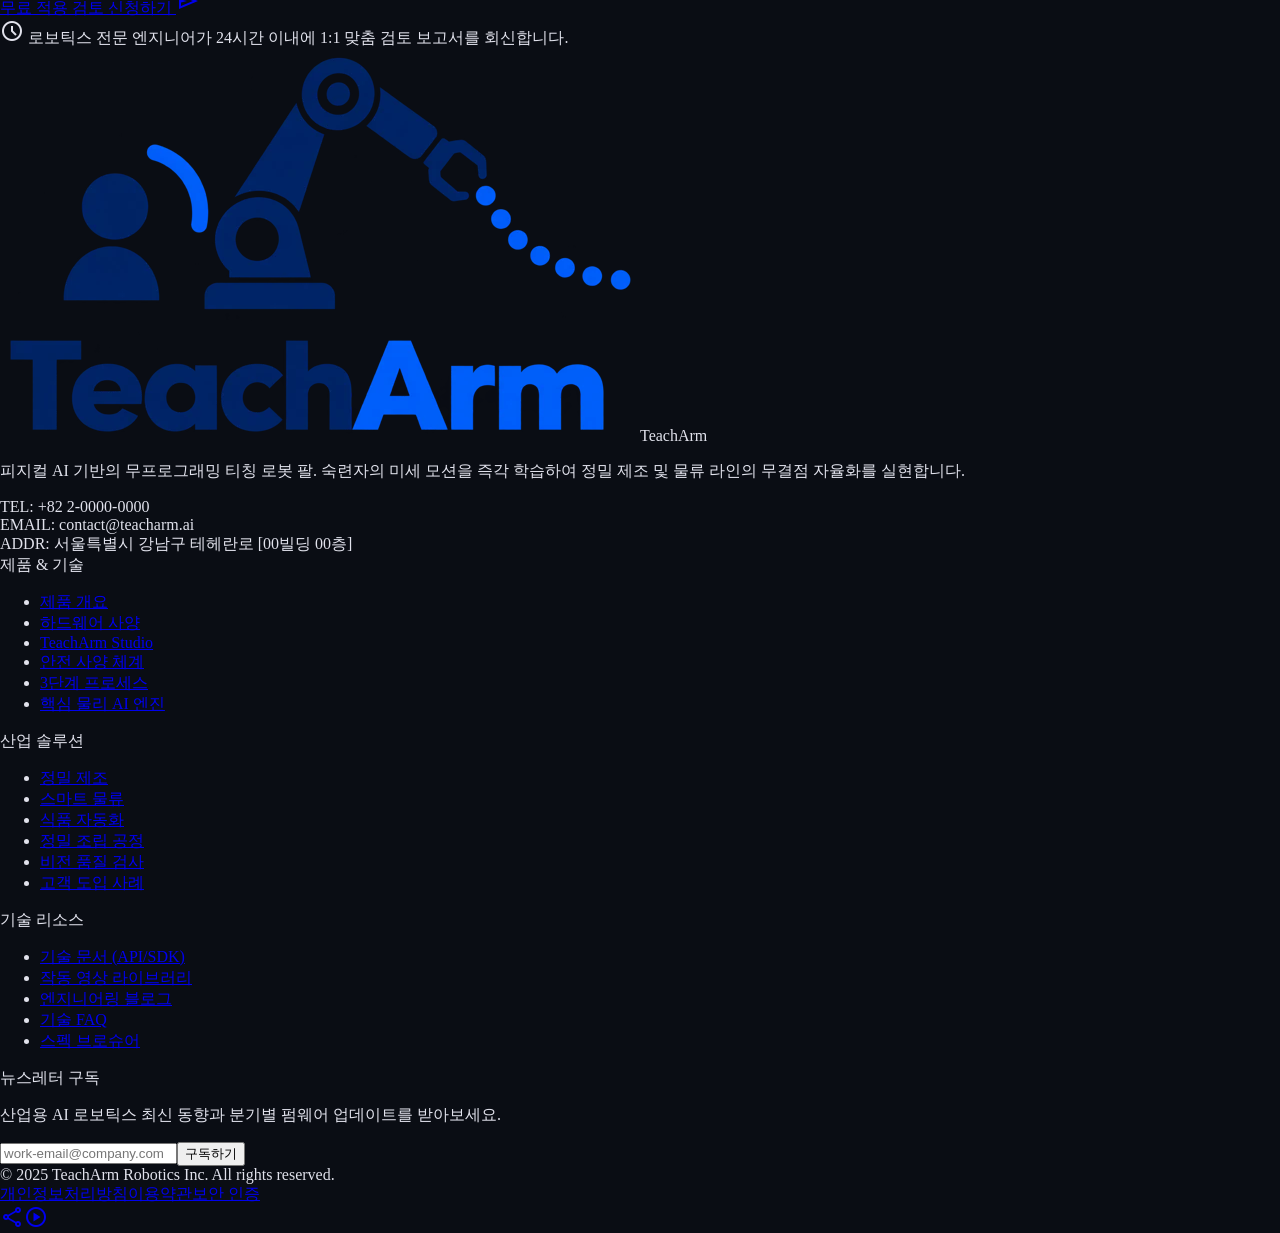
==== commit b6d1cb29: "feat: 하드웨어 사양 페이지와 PoC 하드웨어 부품 보고서 추가 - report/hardware_arm.md: PoC 1셀 부품 7종의 전압·평균/피크 전류·통신 방식, USB" ====
--- a/index.html
+++ b/index.html
@@ -114,7 +114,7 @@
       }
     }
   };
-</script><link href="chatbot/widget/chat-widget.css" rel="stylesheet"/></head><body class="bg-surface-canvas font-body-md text-on-surface antialiased selection:bg-primary selection:text-surface-canvas"><header class="fixed top-0 left-0 right-0 z-50 bg-[#0A0D14]/90 backdrop-blur-md border-b border-white/[0.08] shadow-[0_4px_24px_rgba(0,0,0,0.6)]"><div class="max-w-[1200px] mx-auto px-6 h-20 flex items-center justify-between gap-4"><div class="flex items-center gap-3 shrink-0"><a class="flex items-center gap-3 group" data-path="landing" href="#"><img alt="TeachArm Logo" class="h-10 w-auto object-contain" src="images/teacharm-logo.webp"/><span class="font-headline-sm text-headline-sm font-bold text-text-primary tracking-tight group-hover:text-primary transition-colors">TeachArm</span></a></div><nav class="hidden xl:flex items-center gap-1" data-active-classes="text-primary font-semibold"><div class="relative group"><button class="flex items-center gap-1 px-3 py-2 text-text-muted hover:text-primary font-label-ui text-label-ui transition-colors" type="button"><span>제품</span><span class="material-symbols-outlined text-[16px] text-text-muted group-hover:text-primary">expand_more</span></button><div class="absolute left-0 top-full pt-2 hidden group-hover:block group-focus-within:block w-56 z-50"><div class="bg-surface-elevated border border-white/[0.12] rounded-lg shadow-[0_12px_32px_rgba(0,0,0,0.8)] p-2 flex flex-col gap-1"><a class="px-3 py-2 text-text-muted hover:bg-white/[0.05] hover:text-primary rounded font-label-ui text-label-ui transition-colors" data-path="product-overview" href="#">개요</a><a class="px-3 py-2 text-text-muted hover:bg-white/[0.05] hover:text-primary rounded font-label-ui text-label-ui transition-colors" data-path="hardware-specs" href="#">하드웨어 사양</a><a class="px-3 py-2 text-text-muted hover:bg-white/[0.05] hover:text-primary rounded font-label-ui text-label-ui transition-colors" data-path="teacharm-studio" href="#">소프트웨어 (TeachArm Studio)</a><a class="px-3 py-2 text-text-muted hover:bg-white/[0.05] hover:text-primary rounded font-label-ui text-label-ui transition-colors" data-path="safety-systems" href="#">안전 기능</a></div></div></div><div class="relative group"><button class="flex items-center gap-1 px-3 py-2 text-text-muted hover:text-primary font-label-ui text-label-ui transition-colors" type="button"><span>리소스</span><span class="material-symbols-outlined text-[16px] text-text-muted group-hover:text-primary">expand_more</span></button><div class="absolute left-0 top-full pt-2 hidden group-hover:block group-focus-within:block w-52 z-50"><div class="bg-surface-elevated border border-white/[0.12] rounded-lg shadow-[0_12px_32px_rgba(0,0,0,0.8)] p-2 flex flex-col gap-1"><a class="px-3 py-2 text-text-muted hover:bg-white/[0.05] hover:text-primary rounded font-label-ui text-label-ui transition-colors" data-path="core-technology" href="technology.html">기술 문서</a></div></div></div></nav><div class="flex items-center gap-3 shrink-0"><a class="inline-flex items-center justify-center h-10 px-4 rounded-md bg-primary text-[#0A0D14] font-label-mono text-body-md font-bold tracking-wider uppercase shadow-[0_0_15px_rgba(255,230,0,0.25)] hover:bg-primary-container hover:shadow-[0_0_20px_rgba(255,230,0,0.4)] transition-all active:scale-[0.98]" data-path="demo-request" href="#">데모 신청</a><div class="w-8 h-8 rounded border border-white/[0.15] bg-surface-elevated flex items-center justify-center shrink-0 text-laser-cyan"><span class="material-symbols-outlined text-[18px]">terminal</span></div></div></div></header><main class="w-full pt-20 bg-surface-canvas min-h-screen text-on-surface"><div class="flex flex-col w-full">
+</script><link href="chatbot/widget/chat-widget.css" rel="stylesheet"/></head><body class="bg-surface-canvas font-body-md text-on-surface antialiased selection:bg-primary selection:text-surface-canvas"><header class="fixed top-0 left-0 right-0 z-50 bg-[#0A0D14]/90 backdrop-blur-md border-b border-white/[0.08] shadow-[0_4px_24px_rgba(0,0,0,0.6)]"><div class="max-w-[1200px] mx-auto px-6 h-20 flex items-center justify-between gap-4"><div class="flex items-center gap-3 shrink-0"><a class="flex items-center gap-3 group" data-path="landing" href="#"><img alt="TeachArm Logo" class="h-10 w-auto object-contain" src="images/teacharm-logo.webp"/><span class="font-headline-sm text-headline-sm font-bold text-text-primary tracking-tight group-hover:text-primary transition-colors">TeachArm</span></a></div><nav class="hidden xl:flex items-center gap-1" data-active-classes="text-primary font-semibold"><div class="relative group"><button class="flex items-center gap-1 px-3 py-2 text-text-muted hover:text-primary font-label-ui text-label-ui transition-colors" type="button"><span>제품</span><span class="material-symbols-outlined text-[16px] text-text-muted group-hover:text-primary">expand_more</span></button><div class="absolute left-0 top-full pt-2 hidden group-hover:block group-focus-within:block w-56 z-50"><div class="bg-surface-elevated border border-white/[0.12] rounded-lg shadow-[0_12px_32px_rgba(0,0,0,0.8)] p-2 flex flex-col gap-1"><a class="px-3 py-2 text-text-muted hover:bg-white/[0.05] hover:text-primary rounded font-label-ui text-label-ui transition-colors" data-path="product-overview" href="#">개요</a><a class="px-3 py-2 text-text-muted hover:bg-white/[0.05] hover:text-primary rounded font-label-ui text-label-ui transition-colors" data-path="teacharm-studio" href="#">소프트웨어 (TeachArm Studio)</a><a class="px-3 py-2 text-text-muted hover:bg-white/[0.05] hover:text-primary rounded font-label-ui text-label-ui transition-colors" data-path="safety-systems" href="#">안전 기능</a></div></div></div><div class="relative group"><button class="flex items-center gap-1 px-3 py-2 text-text-muted hover:text-primary font-label-ui text-label-ui transition-colors" type="button"><span>리소스</span><span class="material-symbols-outlined text-[16px] text-text-muted group-hover:text-primary">expand_more</span></button><div class="absolute left-0 top-full pt-2 hidden group-hover:block group-focus-within:block w-52 z-50"><div class="bg-surface-elevated border border-white/[0.12] rounded-lg shadow-[0_12px_32px_rgba(0,0,0,0.8)] p-2 flex flex-col gap-1"><a class="px-3 py-2 text-text-muted hover:bg-white/[0.05] hover:text-primary rounded font-label-ui text-label-ui transition-colors" data-path="hardware-specs" href="hardware.html">하드웨어 사양</a><a class="px-3 py-2 text-text-muted hover:bg-white/[0.05] hover:text-primary rounded font-label-ui text-label-ui transition-colors" data-path="core-technology" href="technology.html">소프트웨어</a></div></div></div></nav><div class="flex items-center gap-3 shrink-0"><a class="inline-flex items-center justify-center h-10 px-4 rounded-md bg-primary text-[#0A0D14] font-label-mono text-body-md font-bold tracking-wider uppercase shadow-[0_0_15px_rgba(255,230,0,0.25)] hover:bg-primary-container hover:shadow-[0_0_20px_rgba(255,230,0,0.4)] transition-all active:scale-[0.98]" data-path="demo-request" href="#">데모 신청</a><div class="w-8 h-8 rounded border border-white/[0.15] bg-surface-elevated flex items-center justify-center shrink-0 text-laser-cyan"><span class="material-symbols-outlined text-[18px]">terminal</span></div></div></div></header><main class="w-full pt-20 bg-surface-canvas min-h-screen text-on-surface"><div class="flex flex-col w-full">
 <!-- SECTION 1: HERO -->
 <section class="w-full bg-surface-canvas border-b border-white/[0.08] relative overflow-hidden">
 <div class="absolute inset-0 opacity-[0.03] pointer-events-none" style="background-image: radial-gradient(#00F0FF 1px, transparent 1px); background-size: 24px 24px;"></div>
@@ -750,4 +750,4 @@
       });
     });
   })();
-</script></main><footer class="w-full bg-[#07090E] border-t border-white/[0.08]"><div class="max-w-[1200px] mx-auto px-6 py-16"><div class="grid grid-cols-1 md:grid-cols-2 lg:grid-cols-6 gap-10 pb-12 border-b border-white/[0.08]"><div class="lg:col-span-2 flex flex-col gap-4"><div class="flex items-center gap-3"><img alt="TeachArm Logo" class="h-9 w-auto object-contain" src="images/teacharm-logo.webp"/><span class="font-headline-sm text-headline-sm font-bold text-text-primary">TeachArm</span></div><p class="font-body-sm text-body-sm text-text-muted max-w-sm">피지컬 AI 기반의 무프로그래밍 티칭 로봇 팔. 숙련자의 미세 모션을 즉각 학습하여 정밀 제조 및 물류 라인의 무결점 자율화를 실현합니다.</p><div class="flex flex-col gap-1.5 font-label-mono text-label-sm text-text-muted pt-2"><div><span class="text-laser-cyan font-bold">TEL:</span> +82 2-0000-0000</div><div><span class="text-laser-cyan font-bold">EMAIL:</span> contact@teacharm.ai</div><div><span class="text-laser-cyan font-bold">ADDR:</span> 서울특별시 강남구 테헤란로 [00빌딩 00층]</div></div></div><div><div class="font-label-mono text-label-sm font-bold uppercase tracking-wider text-text-primary mb-3">제품 &amp; 기술</div><ul class="space-y-2 font-body-sm text-body-sm text-text-muted"><li><a class="hover:text-primary transition-colors" data-path="product-overview" href="#">제품 개요</a></li><li><a class="hover:text-primary transition-colors" data-path="hardware-specs" href="#">하드웨어 사양</a></li><li><a class="hover:text-primary transition-colors" data-path="teacharm-studio" href="#">TeachArm Studio</a></li><li><a class="hover:text-primary transition-colors" data-path="safety-systems" href="#">안전 사양 체계</a></li><li><a class="hover:text-primary transition-colors" data-path="three-step-process" href="#">3단계 프로세스</a></li><li><a class="hover:text-primary transition-colors" data-path="core-technology" href="technology.html">핵심 물리 AI 엔진</a></li></ul></div><div><div class="font-label-mono text-label-sm font-bold uppercase tracking-wider text-text-primary mb-3">산업 솔루션</div><ul class="space-y-2 font-body-sm text-body-sm text-text-muted"><li><a class="hover:text-primary transition-colors" data-path="solution-manufacturing" href="#">정밀 제조</a></li><li><a class="hover:text-primary transition-colors" data-path="solution-logistics" href="#">스마트 물류</a></li><li><a class="hover:text-primary transition-colors" data-path="solution-food" href="#">식품 자동화</a></li><li><a class="hover:text-primary transition-colors" data-path="solution-assembly" href="#">정밀 조립 공정</a></li><li><a class="hover:text-primary transition-colors" data-path="solution-inspection" href="#">비전 품질 검사</a></li><li><a class="hover:text-primary transition-colors" data-path="case-studies" href="#">고객 도입 사례</a></li></ul></div><div><div class="font-label-mono text-label-sm font-bold uppercase tracking-wider text-text-primary mb-3">기술 리소스</div><ul class="space-y-2 font-body-sm text-body-sm text-text-muted"><li><a class="hover:text-primary transition-colors" data-path="documentation" href="#">기술 문서 (API/SDK)</a></li><li><a class="hover:text-primary transition-colors" data-path="video-library" href="#">작동 영상 라이브러리</a></li><li><a class="hover:text-primary transition-colors" data-path="tech-blog" href="#">엔지니어링 블로그</a></li><li><a class="hover:text-primary transition-colors" data-path="faq" href="#">기술 FAQ</a></li><li><a class="hover:text-primary transition-colors" data-path="brochure-download" href="#">스펙 브로슈어</a></li></ul></div><div><div class="font-label-mono text-label-sm font-bold uppercase tracking-wider text-text-primary mb-3">뉴스레터 구독</div><p class="font-body-sm text-body-sm text-text-muted mb-3">산업용 AI 로보틱스 최신 동향과 분기별 펌웨어 업데이트를 받아보세요.</p><form class="flex flex-col gap-2" onsubmit="return false;"><input class="h-10 px-3 bg-surface-chassis border border-white/[0.1] rounded text-body-sm focus:outline-none focus:border-primary text-text-primary placeholder:text-text-muted/60 font-mono text-[12px]" placeholder="work-email@company.com" type="email"/><button class="h-10 bg-primary text-[#0A0D14] rounded font-label-mono text-body-md font-bold tracking-wider uppercase hover:bg-primary-container transition-colors shadow-sm" type="button">구독하기</button></form></div></div><div class="pt-8 flex flex-col md:flex-row items-center justify-between gap-4"><div class="font-label-mono text-label-sm text-text-muted">© 2025 TeachArm Robotics Inc. All rights reserved.</div><div class="flex items-center gap-6 font-body-sm text-body-sm text-text-muted"><a class="hover:text-primary transition-colors" data-path="privacy-policy" href="#">개인정보처리방침</a><a class="hover:text-primary transition-colors" data-path="terms-of-service" href="#">이용약관</a><a class="hover:text-primary transition-colors" data-path="security" href="#">보안 인증</a></div><div class="flex items-center gap-3"><a aria-label="LinkedIn" class="w-9 h-9 rounded border border-white/[0.1] bg-surface-chassis flex items-center justify-center text-text-muted hover:text-primary hover:border-primary transition-all" href="#"><span class="material-symbols-outlined text-[18px]">share</span></a><a aria-label="YouTube" class="w-9 h-9 rounded border border-white/[0.1] bg-surface-chassis flex items-center justify-center text-text-muted hover:text-primary hover:border-primary transition-all" href="#"><span class="material-symbols-outlined text-[18px]">play_circle</span></a></div></div></div></footer><script defer src="chatbot/widget/chat-widget.js"></script></body></html>+</script></main><footer class="w-full bg-[#07090E] border-t border-white/[0.08]"><div class="max-w-[1200px] mx-auto px-6 py-16"><div class="grid grid-cols-1 md:grid-cols-2 lg:grid-cols-6 gap-10 pb-12 border-b border-white/[0.08]"><div class="lg:col-span-2 flex flex-col gap-4"><div class="flex items-center gap-3"><img alt="TeachArm Logo" class="h-9 w-auto object-contain" src="images/teacharm-logo.webp"/><span class="font-headline-sm text-headline-sm font-bold text-text-primary">TeachArm</span></div><p class="font-body-sm text-body-sm text-text-muted max-w-sm">피지컬 AI 기반의 무프로그래밍 티칭 로봇 팔. 숙련자의 미세 모션을 즉각 학습하여 정밀 제조 및 물류 라인의 무결점 자율화를 실현합니다.</p><div class="flex flex-col gap-1.5 font-label-mono text-label-sm text-text-muted pt-2"><div><span class="text-laser-cyan font-bold">TEL:</span> +82 2-0000-0000</div><div><span class="text-laser-cyan font-bold">EMAIL:</span> contact@teacharm.ai</div><div><span class="text-laser-cyan font-bold">ADDR:</span> 서울특별시 강남구 테헤란로 [00빌딩 00층]</div></div></div><div><div class="font-label-mono text-label-sm font-bold uppercase tracking-wider text-text-primary mb-3">제품 &amp; 기술</div><ul class="space-y-2 font-body-sm text-body-sm text-text-muted"><li><a class="hover:text-primary transition-colors" data-path="product-overview" href="#">제품 개요</a></li><li><a class="hover:text-primary transition-colors" data-path="hardware-specs" href="hardware.html">하드웨어 사양</a></li><li><a class="hover:text-primary transition-colors" data-path="teacharm-studio" href="#">TeachArm Studio</a></li><li><a class="hover:text-primary transition-colors" data-path="safety-systems" href="#">안전 사양 체계</a></li><li><a class="hover:text-primary transition-colors" data-path="three-step-process" href="#">3단계 프로세스</a></li><li><a class="hover:text-primary transition-colors" data-path="core-technology" href="technology.html">핵심 물리 AI 엔진</a></li></ul></div><div><div class="font-label-mono text-label-sm font-bold uppercase tracking-wider text-text-primary mb-3">산업 솔루션</div><ul class="space-y-2 font-body-sm text-body-sm text-text-muted"><li><a class="hover:text-primary transition-colors" data-path="solution-manufacturing" href="#">정밀 제조</a></li><li><a class="hover:text-primary transition-colors" data-path="solution-logistics" href="#">스마트 물류</a></li><li><a class="hover:text-primary transition-colors" data-path="solution-food" href="#">식품 자동화</a></li><li><a class="hover:text-primary transition-colors" data-path="solution-assembly" href="#">정밀 조립 공정</a></li><li><a class="hover:text-primary transition-colors" data-path="solution-inspection" href="#">비전 품질 검사</a></li><li><a class="hover:text-primary transition-colors" data-path="case-studies" href="#">고객 도입 사례</a></li></ul></div><div><div class="font-label-mono text-label-sm font-bold uppercase tracking-wider text-text-primary mb-3">기술 리소스</div><ul class="space-y-2 font-body-sm text-body-sm text-text-muted"><li><a class="hover:text-primary transition-colors" data-path="documentation" href="#">기술 문서 (API/SDK)</a></li><li><a class="hover:text-primary transition-colors" data-path="video-library" href="#">작동 영상 라이브러리</a></li><li><a class="hover:text-primary transition-colors" data-path="tech-blog" href="#">엔지니어링 블로그</a></li><li><a class="hover:text-primary transition-colors" data-path="faq" href="#">기술 FAQ</a></li><li><a class="hover:text-primary transition-colors" data-path="brochure-download" href="#">스펙 브로슈어</a></li></ul></div><div><div class="font-label-mono text-label-sm font-bold uppercase tracking-wider text-text-primary mb-3">뉴스레터 구독</div><p class="font-body-sm text-body-sm text-text-muted mb-3">산업용 AI 로보틱스 최신 동향과 분기별 펌웨어 업데이트를 받아보세요.</p><form class="flex flex-col gap-2" onsubmit="return false;"><input class="h-10 px-3 bg-surface-chassis border border-white/[0.1] rounded text-body-sm focus:outline-none focus:border-primary text-text-primary placeholder:text-text-muted/60 font-mono text-[12px]" placeholder="work-email@company.com" type="email"/><button class="h-10 bg-primary text-[#0A0D14] rounded font-label-mono text-body-md font-bold tracking-wider uppercase hover:bg-primary-container transition-colors shadow-sm" type="button">구독하기</button></form></div></div><div class="pt-8 flex flex-col md:flex-row items-center justify-between gap-4"><div class="font-label-mono text-label-sm text-text-muted">© 2025 TeachArm Robotics Inc. All rights reserved.</div><div class="flex items-center gap-6 font-body-sm text-body-sm text-text-muted"><a class="hover:text-primary transition-colors" data-path="privacy-policy" href="#">개인정보처리방침</a><a class="hover:text-primary transition-colors" data-path="terms-of-service" href="#">이용약관</a><a class="hover:text-primary transition-colors" data-path="security" href="#">보안 인증</a></div><div class="flex items-center gap-3"><a aria-label="LinkedIn" class="w-9 h-9 rounded border border-white/[0.1] bg-surface-chassis flex items-center justify-center text-text-muted hover:text-primary hover:border-primary transition-all" href="#"><span class="material-symbols-outlined text-[18px]">share</span></a><a aria-label="YouTube" class="w-9 h-9 rounded border border-white/[0.1] bg-surface-chassis flex items-center justify-center text-text-muted hover:text-primary hover:border-primary transition-all" href="#"><span class="material-symbols-outlined text-[18px]">play_circle</span></a></div></div></div></footer><script defer src="chatbot/widget/chat-widget.js"></script></body></html>
--- a/chatbot/widget/chat-widget.css
+++ b/chatbot/widget/chat-widget.css
@@ -181,6 +181,37 @@
   font-size: 12px;
   color: var(--tac-muted);
 }
+.tac-sources summary {
+  display: inline-flex;
+  align-items: center;
+  gap: 4px;
+  cursor: pointer;
+  list-style: none;
+  user-select: none;
+}
+.tac-sources summary::-webkit-details-marker {
+  display: none;
+}
+.tac-sources summary::after {
+  content: "";
+  width: 6px;
+  height: 6px;
+  border-right: 1.5px solid currentColor;
+  border-bottom: 1.5px solid currentColor;
+  transform: translateY(-2px) rotate(45deg);
+  transition: transform 0.15s;
+}
+.tac-sources[open] summary::after {
+  transform: translateY(1px) rotate(-135deg);
+}
+.tac-sources summary:hover,
+.tac-sources summary:focus-visible {
+  color: var(--tac-cyan);
+  outline: none;
+}
+.tac-sources[open] summary {
+  margin-bottom: 4px;
+}
 .tac-sources a {
   display: block;
   color: var(--tac-muted);
